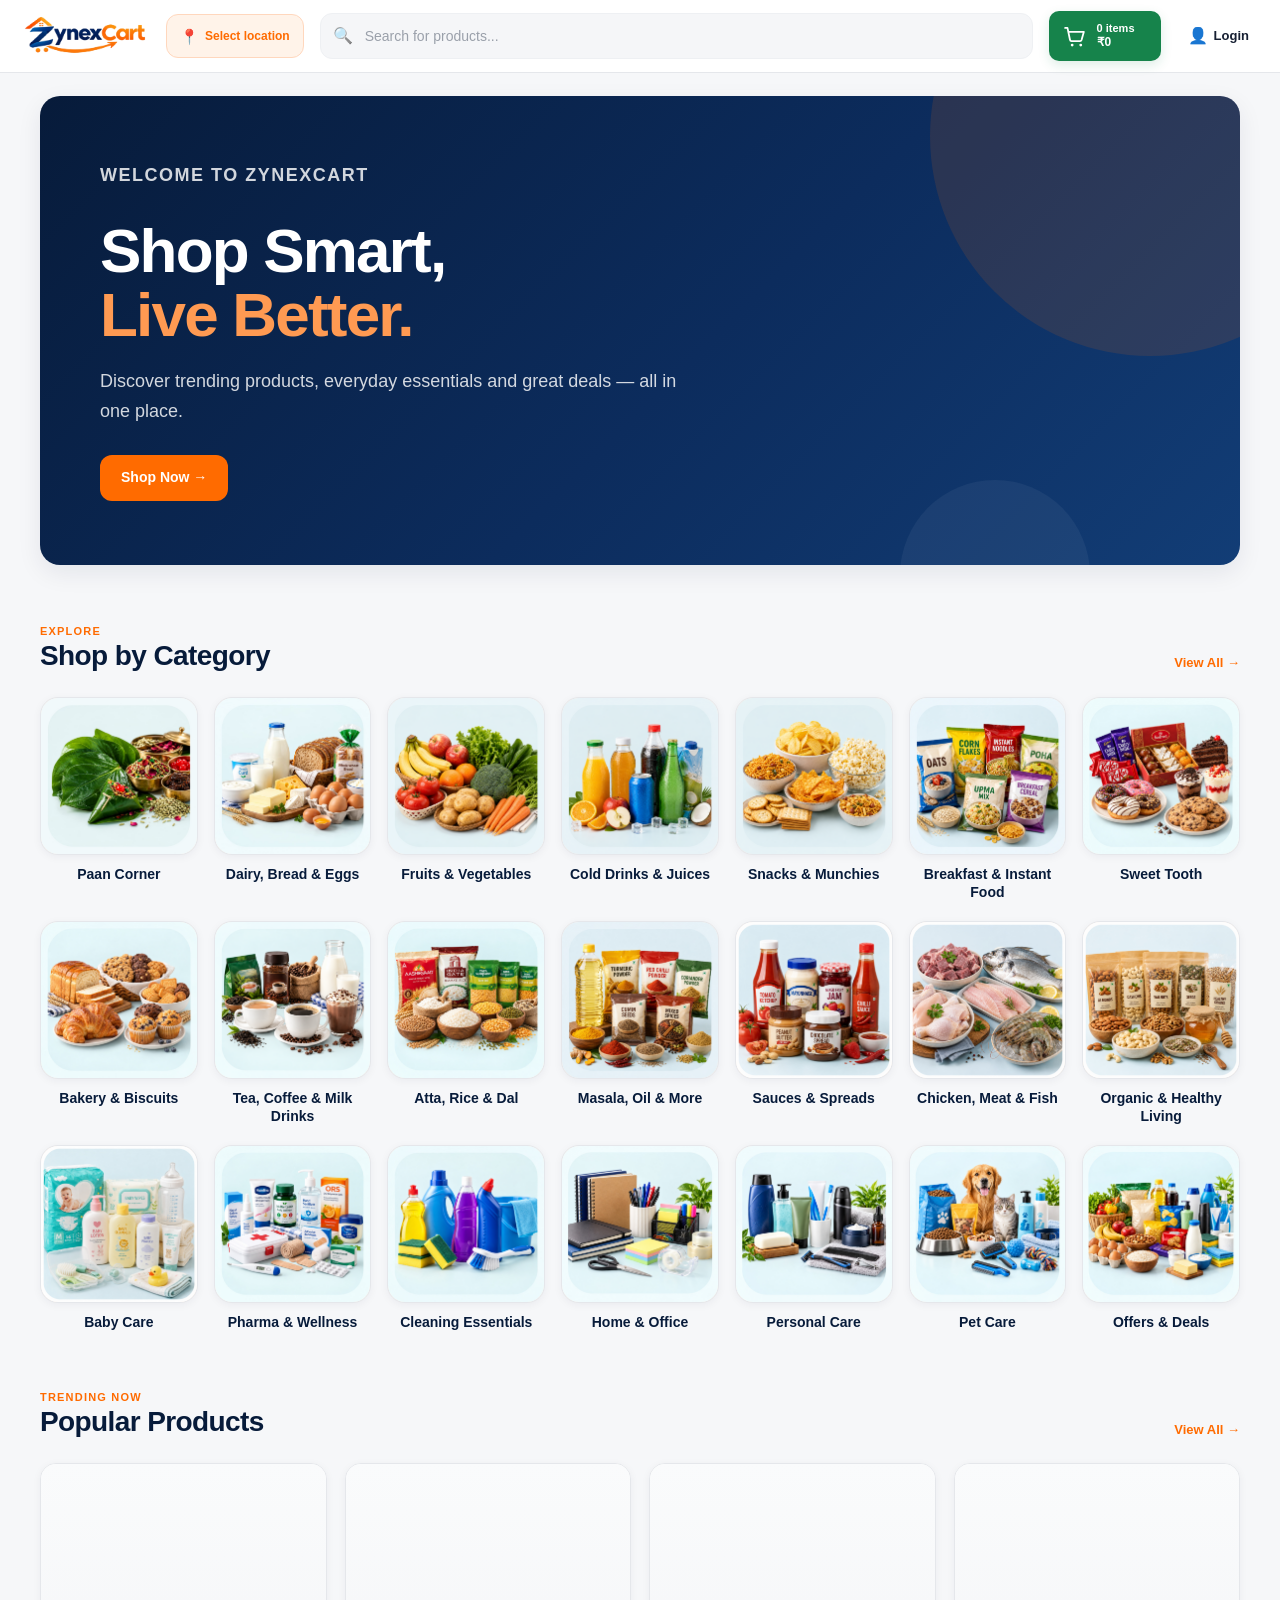
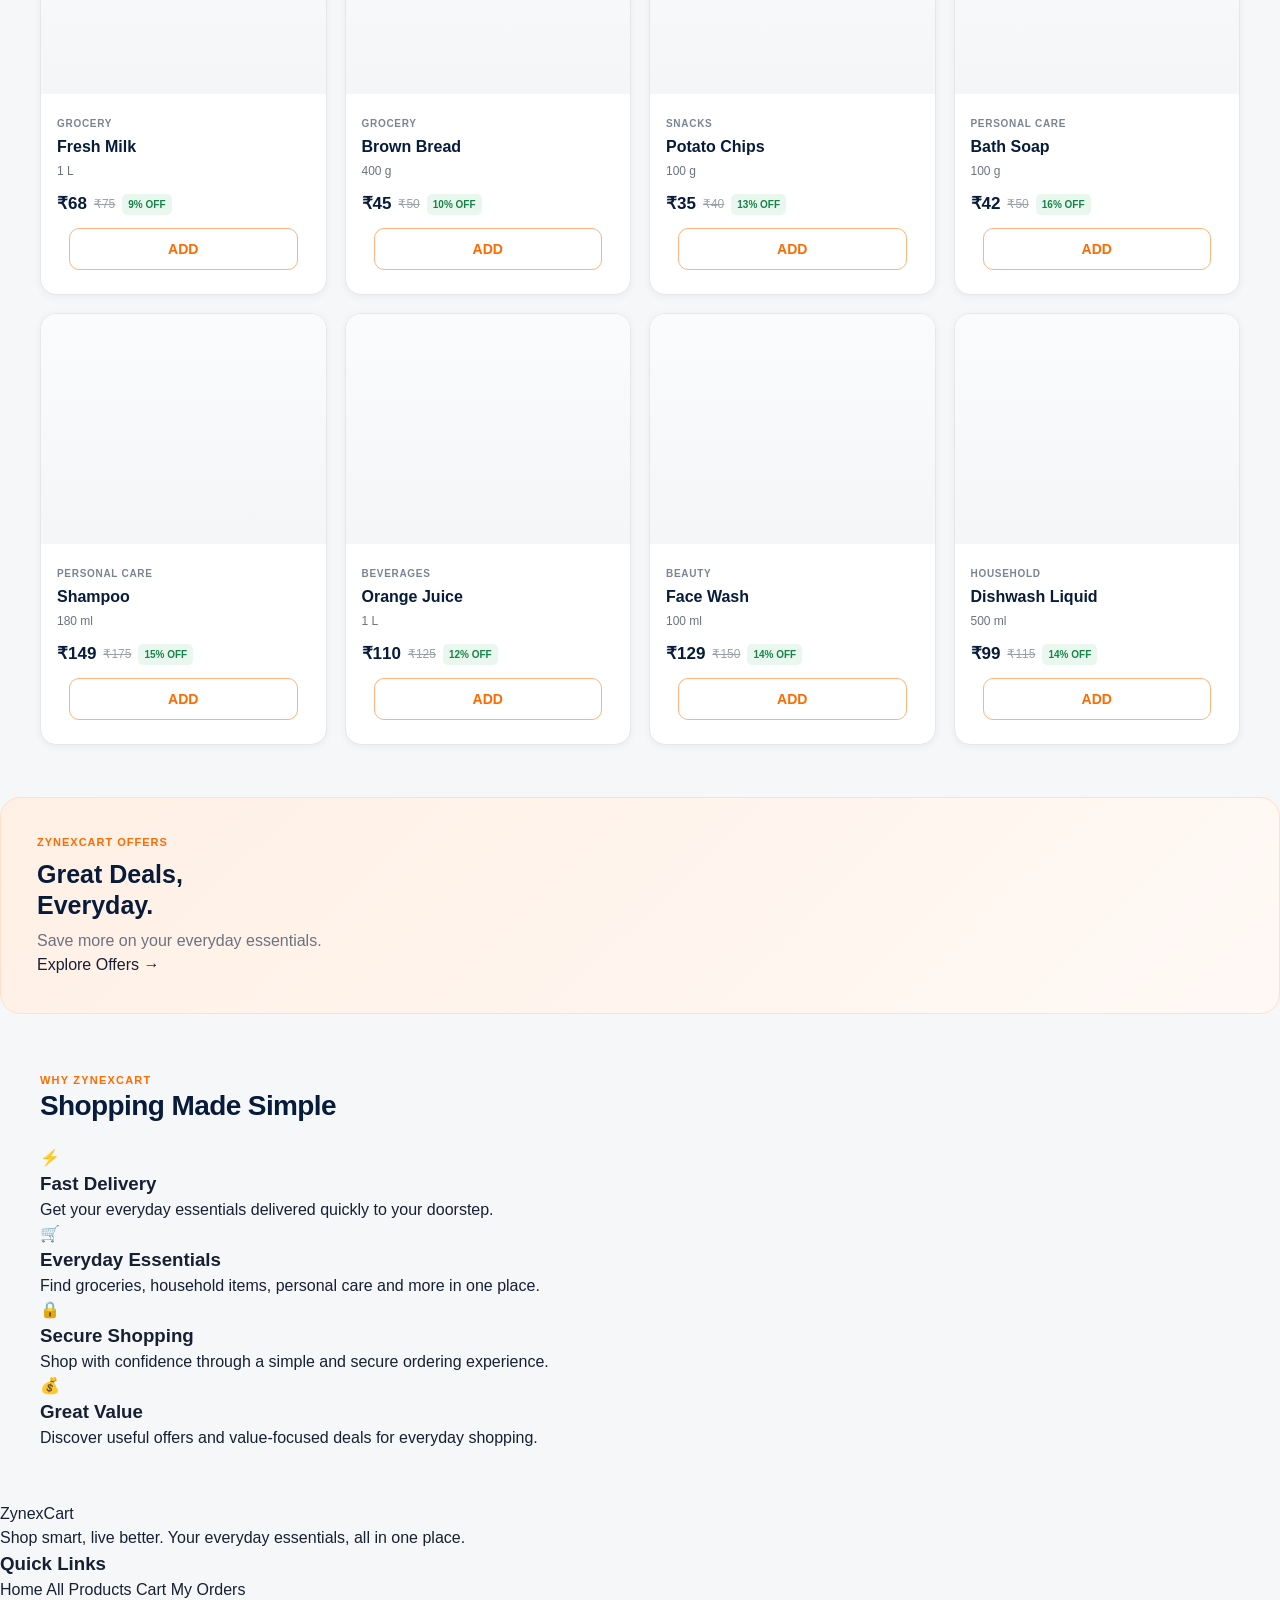
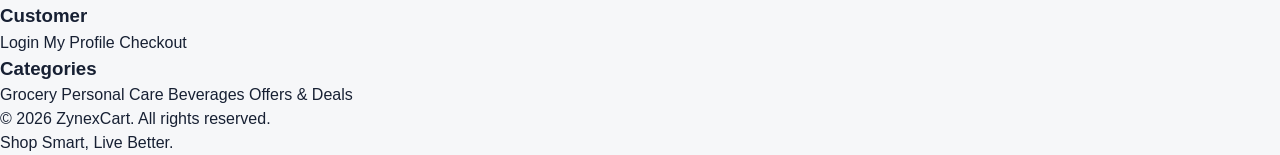
==== index.html @ 9285af91 "Refactor index.html for improved component loading Updated the structure and loading mechanism for c" ====
<!DOCTYPE html>
<html lang="en">

<head>
  <meta charset="UTF-8">

  <meta
    name="viewport"
    content="width=device-width, initial-scale=1.0"
  >

  <meta
    name="description"
    content="ZynexCart - Shop smart, live better. Discover everyday essentials, trending products and great deals."
  >

  <meta
    name="theme-color"
    content="#071b3a"
  >

  <title>ZynexCart — Shop Smart, Live Better</title>


  <!-- =====================================================
       ZYNEXCART — EXISTING CSS
       DO NOT CHANGE DESIGN
  ====================================================== -->

  <link
    rel="stylesheet"
    href="css/base.css"
  >

  <link
    rel="stylesheet"
    href="css/header.css"
  >

  <link
    rel="stylesheet"
    href="css/categories.css"
  >

  <link
    rel="stylesheet"
    href="css/home.css"
  >

  <link
    rel="stylesheet"
    href="css/products.css"
  >

  <link
    rel="stylesheet"
    href="css/responsive.css"
  >

</head>


<body>


  <!-- =====================================================
       ZYNEXCART — PAGE COMPONENTS
       EXISTING STRUCTURE PRESERVED
  ====================================================== -->

  <div id="header-component"></div>

  <div id="hero-component"></div>

  <div id="categories-component"></div>

  <div id="popular-products-component"></div>

  <div id="promo-banner-component"></div>

  <div id="benefits-component"></div>

  <div id="footer-component"></div>



  <!-- =====================================================
       ZYNEXCART — COMPONENT LOADER
  ====================================================== -->

  <script>

    (function () {

      "use strict";


      async function loadComponent(
        elementId,
        filePath
      ) {

        const element =
          document.getElementById(elementId);

        if (!element) {
          console.warn(
            `ZynexCart: Element #${elementId} not found.`
          );

          return;
        }


        try {

          const response =
            await fetch(filePath);


          if (!response.ok) {

            throw new Error(
              `Unable to load ${filePath}`
            );

          }


          element.innerHTML =
            await response.text();


        } catch (error) {

          console.error(
            "ZynexCart component error:",
            error
          );

        }

      }



      async function loadComponents() {

        /*
         * Components are loaded first.
         * This keeps the existing page structure unchanged.
         */

        await loadComponent(
          "header-component",
          "components/header.html"
        );


        await loadComponent(
          "hero-component",
          "components/hero.html"
        );


        await loadComponent(
          "categories-component",
          "components/categories.html"
        );


        await loadComponent(
          "popular-products-component",
          "components/popular-products.html"
        );


        await loadComponent(
          "promo-banner-component",
          "components/promo-banner.html"
        );


        await loadComponent(
          "benefits-component",
          "components/benefits.html"
        );


        await loadComponent(
          "footer-component",
          "components/footer.html"
        );



        /*
         * After all HTML components are available,
         * load JavaScript modules in dependency order.
         */

        const scripts = [

          /* =========================
             CORE
          ========================== */

          "js/core/storage.js",
          "js/core/utils.js",
          "js/core/events.js",


          /* =========================
             CART
          ========================== */

          "js/cart/cart.js",
          "js/cart/cart-actions.js",
          "js/cart/cart-ui.js",


          /* =========================
             SEARCH
          ========================== */

          "js/search/search.js",


          /* =========================
             LOCATION
          ========================== */

          "js/location/location.js",
          "js/location/location-ui.js",
          "js/location/location-search.js",
          "js/location/location-map.js",
          "js/location/location-address.js",
          "js/location/saved-addresses.js",


          /* =========================
             MAIN APPLICATION
          ========================== */

          "js/app.js",


          /* =========================
             PRODUCT DATA / EXISTING
          ========================== */

          "js/products.js"

        ];



        /*
         * Load every JavaScript file sequentially.
         *
         * This is important because the modules
         * depend on globals created by previous files.
         */

        for (const scriptPath of scripts) {

          try {

            await loadScript(scriptPath);

          } catch (error) {

            console.error(
              `ZynexCart: Failed to load ${scriptPath}`,
              error
            );

            return;

          }

        }


        console.log(
          "ZynexCart: All modules loaded successfully."
        );

      }



      function loadScript(src) {

        return new Promise(
          function (resolve, reject) {

            const script =
              document.createElement("script");


            script.src = src;

            script.async = false;


            script.onload = function () {

              resolve();

            };


            script.onerror = function () {

              reject(
                new Error(
                  `Unable to load script: ${src}`
                )
              );

            };


            document.body.appendChild(script);

          }
        );

      }



      /*
       * Start component loading.
       */

      loadComponents();

    })();

  </script>


</body>

</html>
---- css/base.css ----
/* =====================================================
   ZYNEXCART — BASE / FOUNDATION
   ===================================================== */

:root {
  --primary: #ff6b00;
  --primary-dark: #e85f00;
  --primary-light: #fff3e9;

  --navy: #071b3a;
  --navy-light: #102b55;

  --text: #172033;
  --muted: #6b7280;
  --muted-light: #9aa0aa;

  --white: #ffffff;

  --bg: #f6f7f9;
  --surface: #ffffff;

  --border: #e5e7eb;
  --border-light: #eef0f3;

  --success: #16834b;
  --success-dark: #137443;
  --success-light: #eaf7ef;

  --danger: #d33a2c;

  --shadow-sm: 0 2px 8px rgba(7, 27, 58, 0.05);
  --shadow: 0 8px 24px rgba(7, 27, 58, 0.08);
  --shadow-lg: 0 16px 40px rgba(7, 27, 58, 0.12);

  --radius-sm: 8px;
  --radius: 12px;
  --radius-lg: 16px;
  --radius-xl: 20px;
}


/* =====================================================
   RESET
   ===================================================== */

* {
  margin: 0;
  padding: 0;
  box-sizing: border-box;
}

html {
  scroll-behavior: smooth;
}

body {
  min-height: 100vh;
  margin: 0;

  /* Fixed header ke liye top spacing */
  padding-top: 72px;

  font-family:
    Inter,
    -apple-system,
    BlinkMacSystemFont,
    "Segoe UI",
    Roboto,
    Arial,
    sans-serif;

  background: var(--bg);
  color: var(--text);

  line-height: 1.5;

  -webkit-font-smoothing: antialiased;
  text-rendering: optimizeLegibility;

  overflow-x: hidden;
}

img {
  max-width: 100%;
  display: block;
}

a {
  color: inherit;
  text-decoration: none;
}

button,
input {
  font: inherit;
}

button {
  -webkit-tap-highlight-color: transparent;
}

input::placeholder {
  color: var(--muted-light);
}


/* =====================================================
   GLOBAL CONTAINER
   ===================================================== */

.container {
  width: min(1200px, calc(100% - 32px));
  margin-inline: auto;
}


/* =====================================================
   MAIN
   ===================================================== */

main {
  width: 100%;
}


/* =====================================================
   COMMON BUTTONS
   ===================================================== */

.primary-btn,
.btn-primary {
  min-height: 46px;

  display: inline-flex;
  align-items: center;
  justify-content: center;

  padding: 0 21px;

  border: 0;
  border-radius: var(--radius);

  background: var(--primary);
  color: var(--white);

  font-size: 14px;
  font-weight: 800;

  cursor: pointer;

  transition:
    transform 0.2s ease,
    background 0.2s ease,
    box-shadow 0.2s ease;
}

.primary-btn:hover,
.btn-primary:hover {
  background: var(--primary-dark);

  transform: translateY(-2px);

  box-shadow:
    0 7px 18px rgba(255, 107, 0, 0.24);
}

.primary-btn:active,
.btn-primary:active {
  transform: translateY(0);
}
---- css/header.css ----
/* =====================================================
   ZYNEXCART — HEADER
   Professional Responsive Header + Location System
   ===================================================== */

.site-header {
  position: fixed;
  top: 0;
  left: 0;
  right: 0;

  z-index: 1000;

  width: 100%;

  background: rgba(255, 255, 255, 0.98);

  border-bottom: 1px solid var(--border);

  backdrop-filter: blur(14px);
  -webkit-backdrop-filter: blur(14px);
}

.header-container {
  width: min(1400px, calc(100% - 40px));
  min-height: 72px;

  margin-inline: auto;

  display: grid;

  grid-template-columns:
    auto
    auto
    minmax(280px, 1fr)
    auto
    auto;

  grid-template-areas:
    "brand location search cart account";

  align-items: center;
  gap: 16px;
}


/* =====================================================
   BRAND / LOGO
   ===================================================== */

.brand {
  grid-area: brand;

  display: flex;
  align-items: center;

  min-width: 120px;

  transition: opacity 0.2s ease;
}

.brand:hover {
  opacity: 0.9;
}

.brand img,
.logo {
  width: 130px;
  height: auto;

  display: block;

  object-fit: contain;
}


/* =====================================================
   LOCATION BUTTON
   ===================================================== */

.location-btn {
  grid-area: location;

  min-height: 44px;

  display: inline-flex;
  align-items: center;
  justify-content: center;

  gap: 6px;

  max-width: 190px;

  padding: 0 13px;

  border: 1px solid #ffd7bd;
  border-radius: var(--radius);

  background: var(--primary-light);
  color: var(--primary);

  font-size: 12px;
  font-weight: 800;

  white-space: nowrap;

  cursor: pointer;

  transition:
    background 0.2s ease,
    border-color 0.2s ease,
    transform 0.2s ease,
    box-shadow 0.2s ease;
}

.location-btn:hover {
  background: #ffeadb;
  border-color: #ffc49d;

  transform: translateY(-1px);

  box-shadow:
    0 5px 14px rgba(255, 107, 0, 0.08);
}

.location-btn:active {
  transform: translateY(0);
}

.location-icon {
  flex-shrink: 0;

  font-size: 15px;
  line-height: 1;
}

.location-text {
  min-width: 0;

  overflow: hidden;
  text-overflow: ellipsis;
  white-space: nowrap;
}


/* =====================================================
   SEARCH
   ===================================================== */

.search-box {
  grid-area: search;

  width: 100%;
  height: 46px;

  display: flex;
  align-items: center;

  background: #f5f6f8;

  border: 1px solid #eef0f3;
  border-radius: 12px;

  overflow: hidden;

  transition:
    background 0.2s ease,
    border-color 0.2s ease,
    box-shadow 0.2s ease;
}

.search-box:hover {
  background: #f1f2f5;
}

.search-box:focus-within {
  background: var(--white);

  border-color: var(--primary);

  box-shadow:
    0 0 0 3px rgba(255, 107, 0, 0.10);
}

.search-icon {
  width: 44px;

  display: flex;
  align-items: center;
  justify-content: center;

  flex-shrink: 0;

  font-size: 16px;

  opacity: 0.7;
}

.search-box input {
  flex: 1;

  width: 100%;
  height: 100%;

  padding: 0 14px 0 0;

  border: 0;
  outline: 0;

  background: transparent;

  color: var(--text);

  font-size: 14px;
}

.search-box button {
  width: 46px;
  height: 100%;

  display: flex;
  align-items: center;
  justify-content: center;

  border: 0;

  background: transparent;

  cursor: pointer;
}


/* =====================================================
   CART
   ===================================================== */

.cart-link {
  grid-area: cart;

  min-width: 110px;
  min-height: 50px;

  display: inline-flex;
  align-items: center;
  justify-content: center;

  gap: 8px;

  padding: 5px 12px;

  border-radius: 10px;

  background: var(--success);
  color: var(--white);

  box-shadow:
    0 4px 12px rgba(22, 131, 75, 0.14);

  transition:
    background 0.2s ease,
    transform 0.2s ease,
    box-shadow 0.2s ease;
}

.cart-link:hover {
  background: var(--success-dark);
  color: var(--white);

  transform: translateY(-1px);

  box-shadow:
    0 7px 16px rgba(22, 131, 75, 0.20);
}

.cart-icon {
  width: 28px;
  height: 28px;

  display: flex;
  align-items: center;
  justify-content: center;

  flex: 0 0 28px;
}

.cart-icon svg {
  width: 25px;
  height: 25px;

  display: block;
}

.cart-info {
  min-width: 52px;

  display: flex;
  flex-direction: column;
  align-items: flex-start;
  justify-content: center;

  line-height: 1.15;
}

#cartItemsText {
  font-size: 11px;
  font-weight: 700;

  white-space: nowrap;
}

#cartTotal {
  margin-top: 2px;

  font-size: 12px;
  font-weight: 900;

  white-space: nowrap;
}


/* =====================================================
   LOGIN / ACCOUNT
   ===================================================== */

.account-link {
  grid-area: account;

  min-height: 44px;

  display: inline-flex;
  align-items: center;
  justify-content: center;

  gap: 6px;

  padding: 0 11px;

  border-radius: 10px;

  color: var(--text);

  font-size: 13px;
  font-weight: 800;

  white-space: nowrap;

  transition:
    background 0.2s ease,
    color 0.2s ease;
}

.account-link:hover {
  background: #f3f4f6;
  color: var(--primary);
}

.account-icon {
  font-size: 16px;
  line-height: 1;
}


/* =====================================================
   OLD HEADER SUPPORT
   ===================================================== */

.account-btn {
  min-height: 42px;

  display: inline-flex;
  align-items: center;
  justify-content: center;

  gap: 5px;

  padding: 0 11px;

  border-radius: var(--radius);

  color: var(--text);

  font-size: 13px;
  font-weight: 700;
}

.cart-btn {
  min-width: 108px;
  min-height: 50px;

  display: grid;

  grid-template-columns: 30px 1fr;
  grid-template-rows: 1fr 1fr;

  align-items: center;

  column-gap: 5px;

  padding: 5px 12px;

  border-radius: 10px;

  background: var(--success);
  color: var(--white);
}

.cart-count {
  grid-column: 2;
  grid-row: 1;

  font-size: 12px;
  font-weight: 800;
}

.cart-amount {
  grid-column: 2;
  grid-row: 2;

  font-size: 12px;
  font-weight: 900;
}


/* =====================================================
   LOCATION MODAL
   ===================================================== */

.location-modal {
  position: fixed;
  inset: 0;

  z-index: 5000;

  display: none;

  align-items: center;
  justify-content: center;

  padding: 20px;
}

.location-modal.is-open {
  display: flex;
}


/* =====================================================
   LOCATION BACKDROP
   ===================================================== */

.location-modal-backdrop {
  position: absolute;
  inset: 0;

  background: rgba(7, 27, 58, 0.50);

  backdrop-filter: blur(6px);
  -webkit-backdrop-filter: blur(6px);

  animation: locationBackdropIn 0.2s ease;
}


/* =====================================================
   LOCATION PANEL
   ===================================================== */

.location-modal-panel {
  position: relative;

  z-index: 1;

  width: min(520px, 100%);

  max-height: min(760px, calc(100vh - 40px));

  display: flex;
  flex-direction: column;

  overflow: hidden;

  background: var(--white);

  border: 1px solid var(--border);

  border-radius: 20px;

  box-shadow:
    0 24px 70px rgba(7, 27, 58, 0.22);

  animation: locationPanelIn 0.24s ease;
}


/* =====================================================
   LOCATION MODAL HEADER
   ===================================================== */

.location-modal-header {
  min-height: 64px;

  display: flex;
  align-items: center;
  justify-content: space-between;

  padding: 0 18px;

  border-bottom: 1px solid var(--border);

  background: var(--white);

  flex-shrink: 0;
}

.location-modal-title-wrap {
  min-width: 0;

  display: flex;
  align-items: center;

  gap: 10px;
}

.location-modal-header h2 {
  margin: 0;

  color: var(--navy);

  font-size: 18px;
  font-weight: 900;

  line-height: 1.2;
}

.location-back-btn,
.location-close-btn {
  width: 38px;
  height: 38px;

  display: inline-flex;
  align-items: center;
  justify-content: center;

  flex-shrink: 0;

  border: 0;
  border-radius: 10px;

  background: #f5f6f8;

  color: var(--text);

  font-size: 21px;
  font-weight: 700;

  cursor: pointer;

  transition:
    background 0.2s ease,
    color 0.2s ease,
    transform 0.15s ease;
}

.location-back-btn:hover,
.location-close-btn:hover {
  background: #eef0f3;
  color: var(--primary);
}

.location-back-btn:active,
.location-close-btn:active {
  transform: scale(0.94);
}

.location-close-btn {
  font-size: 26px;
  line-height: 1;
}


/* =====================================================
   LOCATION SCREENS
   ===================================================== */

.location-screen {
  position: relative;

  width: 100%;

  overflow-y: auto;

  padding: 20px;

  scrollbar-width: thin;
}

.location-screen[hidden] {
  display: none !important;
}


/* =====================================================
   LOCATION SEARCH
   ===================================================== */

.location-search-box {
  width: 100%;
  height: 48px;

  display: flex;
  align-items: center;

  margin-bottom: 14px;

  background: #f5f6f8;

  border: 1px solid #e8ebef;

  border-radius: 12px;

  overflow: hidden;

  transition:
    background 0.2s ease,
    border-color 0.2s ease,
    box-shadow 0.2s ease;
}

.location-search-box:focus-within {
  background: var(--white);

  border-color: var(--primary);

  box-shadow:
    0 0 0 3px rgba(255, 107, 0, 0.10);
}

.location-search-icon {
  width: 46px;

  display: flex;
  align-items: center;
  justify-content: center;

  flex-shrink: 0;

  font-size: 16px;

  opacity: 0.7;
}

.location-search-box input {
  flex: 1;

  width: 100%;
  height: 100%;

  padding: 0 14px 0 0;

  border: 0;
  outline: 0;

  background: transparent;

  color: var(--text);

  font-size: 14px;
}


/* =====================================================
   LOCATION ACTION BUTTONS
   ===================================================== */

.location-action-btn {
  width: 100%;

  min-height: 68px;

  display: flex;
  align-items: center;

  gap: 13px;

  padding: 12px 14px;

  margin-bottom: 10px;

  border: 1px solid var(--border);

  border-radius: 14px;

  background: var(--white);

  color: var(--text);

  text-align: left;

  cursor: pointer;

  transition:
    background 0.2s ease,
    border-color 0.2s ease,
    transform 0.2s ease,
    box-shadow 0.2s ease;
}

.location-action-btn:hover {
  background: #fffaf6;

  border-color: #ffd7bd;

  transform: translateY(-1px);

  box-shadow:
    0 5px 16px rgba(7, 27, 58, 0.06);
}

.location-action-btn:active {
  transform: translateY(0);
}

.current-location-action {
  border-color: #ffd7bd;

  background: #fffaf6;
}

.location-action-icon {
  width: 40px;
  height: 40px;

  display: flex;
  align-items: center;
  justify-content: center;

  flex-shrink: 0;

  border-radius: 10px;

  background: var(--primary-light);

  font-size: 18px;
}

.location-action-content {
  min-width: 0;

  flex: 1;

  display: flex;
  flex-direction: column;

  gap: 3px;
}

.location-action-content strong {
  color: var(--navy);

  font-size: 14px;
  font-weight: 850;
}

.location-action-content small {
  color: var(--muted);

  font-size: 11px;
  font-weight: 500;

  line-height: 1.35;
}

.location-action-arrow {
  flex-shrink: 0;

  color: #9ca3af;

  font-size: 25px;
  line-height: 1;
}


/* =====================================================
   SAVED ADDRESSES
   ===================================================== */

.saved-addresses-section {
  margin-top: 24px;
}

.location-section-title {
  margin-bottom: 10px;

  color: var(--navy);

  font-size: 13px;
  font-weight: 900;
}

.saved-addresses-list {
  display: flex;
  flex-direction: column;

  gap: 8px;
}


/* =====================================================
   MAP SCREEN
   ===================================================== */

.location-map-screen {
  padding: 0 20px 20px;
}

.location-map-container {
  position: relative;

  width: 100%;
  height: 330px;

  overflow: hidden;

  border-radius: 16px;

  background: #edf3f7;

  border: 1px solid var(--border);

  box-shadow:
    0 5px 18px rgba(7, 27, 58, 0.06);
}

/* Leaflet map must fill the container */
.location-map-container .leaflet-container {
  width: 100%;
  height: 100%;

  border-radius: inherit;

  font-family: inherit;

  z-index: 1;
}


/* =====================================================
   MAP PLACEHOLDER
   ===================================================== */

.location-map-placeholder {
  position: absolute;
  inset: 0;

  z-index: 2;

  display: flex;
  flex-direction: column;
  align-items: center;
  justify-content: center;

  padding: 30px;

  text-align: center;

  color: var(--navy);

  background:
    linear-gradient(
      135deg,
      #edf3f7 0%,
      #f7fafb 50%,
      #eaf0f4 100%
    );
}

.location-map-container.map-ready .location-map-placeholder {
  display: none;
}

.map-placeholder-icon {
  margin-bottom: 10px;

  font-size: 42px;
}

.location-map-placeholder strong {
  font-size: 15px;
  font-weight: 900;
}

.location-map-placeholder small {
  max-width: 270px;

  margin-top: 6px;

  color: var(--muted);

  font-size: 11px;
  line-height: 1.45;
}


/* =====================================================
   LEAFLET MAP POLISH
   ===================================================== */

.location-map-container .leaflet-control-zoom {
  margin-top: 12px;
  margin-left: 12px;
}

.location-map-container .leaflet-control-zoom a {
  width: 34px;
  height: 34px;

  display: flex;
  align-items: center;
  justify-content: center;

  background: var(--white);

  color: var(--navy);

  border: 0;

  font-size: 18px;

  box-shadow:
    0 4px 12px rgba(7, 27, 58, 0.12);
}

.location-map-container .leaflet-control-zoom a:hover {
  background: #f8fafc;
  color: var(--primary);
}

.location-map-container .leaflet-control-attribution {
  font-size: 8px;

  background: rgba(255, 255, 255, 0.88);
}


/* =====================================================
   MAP CENTER PIN
   ===================================================== */

.map-center-pin {
  position: absolute;

  top: 50%;
  left: 50%;

  transform:
    translate(-50%, -100%);

  z-index: 3;

  font-size: 38px;

  filter:
    drop-shadow(
      0 4px 5px rgba(0, 0, 0, 0.20)
    );

  pointer-events: none;
}


/* =====================================================
   MAP CURRENT LOCATION BUTTON
   ===================================================== */

.map-current-location-btn {
  position: absolute;

  right: 14px;
  bottom: 14px;

  z-index: 1000;

  width: 44px;
  height: 44px;

  display: flex;
  align-items: center;
  justify-content: center;

  border: 1px solid var(--border);

  border-radius: 50%;

  background: var(--white);

  color: var(--navy);

  box-shadow:
    0 5px 16px rgba(7, 27, 58, 0.14);

  font-size: 18px;

  cursor: pointer;

  transition:
    transform 0.2s ease,
    box-shadow 0.2s ease,
    color 0.2s ease;
}

.map-current-location-btn:hover {
  color: var(--primary);

  transform: scale(1.05);

  box-shadow:
    0 7px 20px rgba(7, 27, 58, 0.18);
}

.map-current-location-btn:active {
  transform: scale(0.96);
}


/* =====================================================
   DETECTED LOCATION CARD
   ===================================================== */

.detected-location-card {
  display: flex;
  align-items: flex-start;

  gap: 12px;

  margin-top: 14px;
  margin-bottom: 14px;

  padding: 14px;

  border: 1px solid var(--border);

  border-radius: 14px;

  background: #fafbfc;
}

.detected-location-icon {
  width: 38px;
  height: 38px;

  display: flex;
  align-items: center;
  justify-content: center;

  flex-shrink: 0;

  border-radius: 10px;

  background: var(--primary-light);

  font-size: 17px;
}

.detected-location-content {
  min-width: 0;
}

.detected-location-content strong {
  display: block;

  color: var(--navy);

  font-size: 13px;
  font-weight: 900;
}

.detected-location-content p {
  margin: 4px 0 0;

  color: var(--muted);

  font-size: 11px;

  line-height: 1.45;
}


/* =====================================================
   PRIMARY LOCATION BUTTON
   ===================================================== */

.location-primary-btn {
  width: 100%;

  min-height: 48px;

  display: flex;
  align-items: center;
  justify-content: center;

  border: 0;

  border-radius: 12px;

  background: var(--primary);

  color: var(--white);

  font-size: 14px;
  font-weight: 900;

  cursor: pointer;

  box-shadow:
    0 6px 16px rgba(255, 107, 0, 0.18);

  transition:
    background 0.2s ease,
    transform 0.2s ease,
    box-shadow 0.2s ease;
}

.location-primary-btn:hover {
  background: var(--primary-dark);

  transform: translateY(-1px);

  box-shadow:
    0 8px 20px rgba(255, 107, 0, 0.24);
}

.location-primary-btn:active {
  transform: translateY(0);
}

.location-primary-btn:disabled {
  opacity: 0.55;

  cursor: not-allowed;

  transform: none;

  box-shadow: none;
}


/* =====================================================
   CONFIRMED LOCATION
   ===================================================== */

.confirmed-location-box {
  display: flex;
  align-items: flex-start;

  gap: 12px;

  margin-bottom: 20px;

  padding: 14px;

  border: 1px solid #ccebdc;

  border-radius: 14px;

  background: #f3fbf7;
}

.confirmed-location-icon {
  width: 38px;
  height: 38px;

  display: flex;
  align-items: center;
  justify-content: center;

  flex-shrink: 0;

  border-radius: 10px;

  background: #dcf5e8;

  font-size: 17px;
}

.confirmed-location-box strong {
  display: block;

  color: var(--success);

  font-size: 13px;
  font-weight: 900;
}

.confirmed-location-box p {
  margin: 4px 0 0;

  color: var(--text);

  font-size: 11px;

  line-height: 1.45;
}


/* =====================================================
   ADDRESS FORM
   ===================================================== */

.delivery-address-form {
  display: flex;
  flex-direction: column;

  gap: 14px;
}

.address-field {
  display: flex;
  flex-direction: column;

  gap: 6px;
}

.address-field label,
.address-type-field legend {
  color: var(--navy);

  font-size: 12px;
  font-weight: 850;
}

.address-field label span {
  color: var(--muted);

  font-weight: 500;
}

.address-field input,
.address-field textarea {
  width: 100%;

  box-sizing: border-box;

  padding: 12px 13px;

  border: 1px solid #e2e5e9;

  border-radius: 10px;

  outline: 0;

  background: var(--white);

  color: var(--text);

  font-family: inherit;

  font-size: 13px;

  transition:
    border-color 0.2s ease,
    box-shadow 0.2s ease,
    background 0.2s ease;
}

.address-field input {
  min-height: 44px;
}

.address-field textarea {
  min-height: 82px;

  resize: vertical;
}

.address-field input:hover,
.address-field textarea:hover {
  border-color: #cfd5dc;
}

.address-field input:focus,
.address-field textarea:focus {
  border-color: var(--primary);

  background: var(--white);

  box-shadow:
    0 0 0 3px rgba(255, 107, 0, 0.10);
}

.address-field input::placeholder,
.address-field textarea::placeholder {
  color: #a0a6ae;
}


/* =====================================================
   ADDRESS TYPE
   ===================================================== */

.address-type-field {
  margin: 0;
  padding: 0;

  border: 0;
}

.address-type-field legend {
  margin-bottom: 8px;
}

.address-type-options {
  display: grid;

  grid-template-columns:
    repeat(3, minmax(0, 1fr));

  gap: 8px;
}

.address-type-option {
  position: relative;

  cursor: pointer;
}

.address-type-option input {
  position: absolute;

  opacity: 0;

  pointer-events: none;
}

.address-type-option span {
  min-height: 42px;

  display: flex;
  align-items: center;
  justify-content: center;

  padding: 0 8px;

  border: 1px solid var(--border);

  border-radius: 10px;

  background: var(--white);

  color: var(--text);

  font-size: 11px;
  font-weight: 800;

  transition:
    background 0.2s ease,
    border-color 0.2s ease,
    color 0.2s ease,
    box-shadow 0.2s ease;
}

.address-type-option:hover span {
  border-color: #ffc49d;
}

.address-type-option input:checked + span {
  border-color: #ffc49d;

  background: var(--primary-light);

  color: var(--primary);

  box-shadow:
    0 3px 10px rgba(255, 107, 0, 0.08);
}


/* =====================================================
   SEARCH RESULTS
   ===================================================== */

.location-search-results {
  position: absolute;

  top: 84px;
  left: 20px;
  right: 20px;

  z-index: 20;

  max-height: 300px;

  overflow-y: auto;

  border: 1px solid var(--border);

  border-radius: 12px;

  background: var(--white);

  box-shadow:
    0 14px 35px rgba(7, 27, 58, 0.14);
}

.location-search-results[hidden] {
  display: none !important;
}


/* =====================================================
   LOCATION ERROR / STATUS
   ===================================================== */

.location-error,
.location-status {
  margin-top: 10px;

  padding: 10px 12px;

  border-radius: 10px;

  font-size: 11px;

  line-height: 1.45;
}

.location-error {
  border: 1px solid #f3caca;

  background: #fff6f6;

  color: #a12b2b;
}

.location-status {
  border: 1px solid #d8e7f7;

  background: #f5faff;

  color: #315b7d;
}


/* =====================================================
   SAVED ADDRESS CARD SUPPORT
   ===================================================== */

.saved-address-card {
  width: 100%;

  display: flex;
  align-items: flex-start;

  gap: 10px;

  padding: 12px;

  border: 1px solid var(--border);

  border-radius: 12px;

  background: var(--white);

  text-align: left;

  cursor: pointer;

  transition:
    border-color 0.2s ease,
    background 0.2s ease,
    transform 0.2s ease,
    box-shadow 0.2s ease;
}

.saved-address-card:hover {
  background: #fffaf6;

  border-color: #ffd7bd;

  transform: translateY(-1px);

  box-shadow:
    0 5px 14px rgba(7, 27, 58, 0.06);
}

.saved-address-icon {
  flex-shrink: 0;

  width: 34px;
  height: 34px;

  display: flex;
  align-items: center;
  justify-content: center;

  border-radius: 9px;

  background: #f5f6f8;

  font-size: 15px;
}

.saved-address-content {
  min-width: 0;
  flex: 1;
}

.saved-address-content strong {
  display: block;

  color: var(--navy);

  font-size: 12px;
  font-weight: 900;
}

.saved-address-content p {
  margin: 3px 0 0;

  color: var(--muted);

  font-size: 11px;

  line-height: 1.4;
}


/* =====================================================
   ANIMATIONS
   ===================================================== */

@keyframes locationBackdropIn {
  from {
    opacity: 0;
  }

  to {
    opacity: 1;
  }
}

@keyframes locationPanelIn {
  from {
    opacity: 0;
    transform: translateY(12px) scale(0.98);
  }

  to {
    opacity: 1;
    transform: translateY(0) scale(1);
  }
}


/* =====================================================
   ACCESSIBILITY
   ===================================================== */

.location-btn:focus-visible,
.location-action-btn:focus-visible,
.location-primary-btn:focus-visible,
.location-back-btn:focus-visible,
.location-close-btn:focus-visible,
.map-current-location-btn:focus-visible,
.saved-address-card:focus-visible,
.address-type-option span:focus-visible {
  outline: 3px solid rgba(255, 107, 0, 0.22);

  outline-offset: 2px;
}


/* =====================================================
   MOBILE LOCATION MODAL
   ===================================================== */

@media screen and (max-width: 768px) {

  .location-modal {
    padding: 0;
  }

  .location-modal-panel {
    width: 100%;
    max-width: none;

    height: 100%;
    max-height: 100%;

    border: 0;

    border-radius: 0;

    box-shadow: none;
  }

  .location-modal-header {
    min-height: 60px;

    padding:
      env(safe-area-inset-top)
      14px
      0
      14px;

    box-sizing: border-box;
  }

  .location-modal-header h2 {
    font-size: 17px;
  }

  .location-back-btn,
  .location-close-btn {
    width: 38px;
    height: 38px;
  }

  .location-screen {
    padding: 16px;
  }

  .location-map-screen {
    padding: 0 16px 16px;
  }

  .location-map-container {
    height: 48vh;

    min-height: 300px;
    max-height: 460px;

    border-radius: 14px;
  }

  .location-search-results {
    top: 76px;
    left: 16px;
    right: 16px;

    max-height: 260px;
  }

  .location-action-btn {
    min-height: 64px;

    padding: 11px 12px;

    border-radius: 13px;
  }

  .location-action-icon {
    width: 38px;
    height: 38px;
  }

  .location-action-content strong {
    font-size: 13px;
  }

  .location-action-content small {
    font-size: 10px;
  }

  .detected-location-card,
  .confirmed-location-box {
    border-radius: 12px;
  }

  .delivery-address-form {
    gap: 12px;
  }

  .address-field input,
  .address-field textarea {
    font-size: 14px;
  }

  .location-primary-btn {
    min-height: 50px;

    border-radius: 11px;

    font-size: 14px;
  }
}


/* =====================================================
   SMALL PHONES
   ===================================================== */

@media screen and (max-width: 390px) {

  .location-modal-header {
    min-height: 56px;

    padding-left: 12px;
    padding-right: 12px;
  }

  .location-modal-header h2 {
    font-size: 16px;
  }

  .location-screen {
    padding: 14px;
  }

  .location-map-screen {
    padding: 0 14px 14px;
  }

  .location-map-container {
    min-height: 280px;
    height: 44vh;

    border-radius: 12px;
  }

  .location-search-box {
    height: 46px;
  }

  .location-action-btn {
    min-height: 60px;

    gap: 10px;

    padding: 10px;
  }

  .location-action-icon {
    width: 36px;
    height: 36px;

    font-size: 16px;
  }

  .location-action-arrow {
    font-size: 22px;
  }

  .address-type-options {
    gap: 6px;
  }

  .address-type-option span {
    min-height: 40px;

    padding: 0 5px;

    font-size: 10px;
  }

  .map-current-location-btn {
    right: 10px;
    bottom: 10px;

    width: 42px;
    height: 42px;
  }
}


/* =====================================================
   VERY SMALL PHONES
   ===================================================== */

@media screen and (max-width: 360px) {

  .location-modal-header {
    padding-left: 10px;
    padding-right: 10px;
  }

  .location-screen {
    padding: 12px;
  }

  .location-map-screen {
    padding: 0 12px 12px;
  }

  .location-map-container {
    min-height: 260px;
  }

  .location-action-content small {
    font-size: 9.5px;
  }

  .confirmed-location-box,
  .detected-location-card {
    padding: 11px;
  }
}
---- css/categories.css ----
/* =====================================================
   ZYNEXCART — CATEGORIES
   ===================================================== */


/* =====================================================
   CATEGORY NAVIGATION
   ===================================================== */

.category-nav {
  width: 100%;

  background: var(--white);

  border-bottom: 1px solid var(--border);

  position: relative;

  z-index: 900;
}

.category-nav-container {
  width: min(1400px, calc(100% - 40px));

  min-height: 50px;

  margin-inline: auto;

  display: flex;
  align-items: center;

  gap: 30px;

  overflow-x: auto;

  scrollbar-width: none;

  -webkit-overflow-scrolling: touch;
}

.category-nav-container::-webkit-scrollbar {
  display: none;
}

.category-nav-item {
  position: relative;

  flex: 0 0 auto;

  min-height: 50px;

  display: inline-flex;
  align-items: center;
  justify-content: center;

  padding: 0 2px;

  color: #4b5563;

  font-size: 13px;
  font-weight: 700;

  white-space: nowrap;

  transition: color 0.2s ease;
}

.category-nav-item:hover {
  color: var(--primary);
}

.category-nav-item.active {
  color: var(--primary);
}

.category-nav-item.active::after {
  content: "";

  position: absolute;

  left: 0;
  right: 0;
  bottom: 0;

  height: 3px;

  border-radius: 3px 3px 0 0;

  background: var(--primary);
}


/* =====================================================
   CATEGORY GRID
   ===================================================== */

.category-grid {
  width: 100%;

  display: grid;

  grid-template-columns:
    repeat(7, minmax(0, 1fr));

  gap: 20px 16px;
}


/* =====================================================
   CATEGORY CARD
   ===================================================== */

.category-card {
  width: 100%;
  min-width: 0;

  padding: 0;

  display: flex;
  flex-direction: column;
  align-items: center;

  text-align: center;

  background: transparent;

  border: 0;

  border-radius: 0;

  box-shadow: none;

  text-decoration: none;

  transition: transform 0.2s ease;
}

.category-card:hover {
  transform: translateY(-3px);
}


/* =====================================================
   CATEGORY IMAGE BOX
   ===================================================== */

.category-card .category-icon {
  width: 100%;
  aspect-ratio: 1 / 1;

  margin-bottom: 10px;

  display: flex;
  align-items: center;
  justify-content: center;

  flex-shrink: 0;

  overflow: hidden;

  border-radius: 18px;

  background: var(--primary-light);

  border: 1px solid var(--border);

  box-shadow: var(--shadow-sm);

  font-size: 28px;
  line-height: 1;

  transition:
    border-color 0.2s ease,
    box-shadow 0.2s ease,
    transform 0.2s ease;
}

.category-card:hover .category-icon {
  border-color: #ffd0b2;

  box-shadow: var(--shadow);
}

.category-card .category-icon img {
  width: 100%;
  height: 100%;

  display: block;

  object-fit: contain;
}


/* =====================================================
   CATEGORY NAME
   ===================================================== */

.category-card h3 {
  width: 100%;

  margin: 0;

  color: var(--navy);

  font-size: 14px;
  font-weight: 800;

  line-height: 1.3;

  text-align: center;
}


/* =====================================================
   CATEGORY DESCRIPTION
   ===================================================== */

.category-card p {
  display: none;
}
---- css/home.css ----
/* =====================================================
   ZYNEXCART — HOME PAGE
   ===================================================== */


/* =====================================================
   HERO
   ===================================================== */

.hero-section {
  position: relative;

  width: min(1200px, calc(100% - 40px));

  min-height: 340px;

  margin: 24px auto 52px;

  padding: 64px 60px;

  display: flex;
  align-items: center;

  overflow: hidden;

  border-radius: var(--radius-xl);

  background:
    linear-gradient(
      135deg,
      #071b3a 0%,
      #0c2c5d 55%,
      #123d76 100%
    );

  color: var(--white);

  box-shadow: var(--shadow);
}

.hero-section::before {
  content: "";

  position: absolute;

  width: 440px;
  height: 440px;

  right: -130px;
  top: -180px;

  border-radius: 50%;

  background: rgba(255, 107, 0, 0.12);

  pointer-events: none;
}

.hero-section::after {
  content: "";

  position: absolute;

  width: 190px;
  height: 190px;

  right: 150px;
  bottom: -105px;

  border-radius: 50%;

  background: rgba(255, 255, 255, 0.05);

  pointer-events: none;
}

.hero-content {
  position: relative;

  z-index: 2;

  max-width: 700px;
}

.hero-label {
  margin-bottom: 12px;

  color: #ffb27d;

  font-size: 12px;
  font-weight: 900;

  letter-spacing: 1.5px;
}

.hero-section h1 {
  margin-bottom: 18px;

  color: var(--white);

  font-size: clamp(38px, 5vw, 62px);

  line-height: 1.04;

  letter-spacing: -1.8px;
}

.hero-section h1 span {
  color: #ff9a52;
}

.hero-section p {
  max-width: 600px;

  margin-bottom: 28px;

  color: rgba(255, 255, 255, 0.82);

  font-size: 18px;

  line-height: 1.7;
}

.hero-text {
  margin-bottom: 28px;
}


/* =====================================================
   OLD HERO SUPPORT
   ===================================================== */

.hero {
  position: relative;

  padding: 78px 0;

  overflow: hidden;

  background:
    linear-gradient(
      135deg,
      #071b3a 0%,
      #0c2c5d 55%,
      #123d76 100%
    );

  color: var(--white);
}


/* =====================================================
   SECTIONS
   ===================================================== */

.section {
  width: min(1200px, calc(100% - 40px));

  margin-inline: auto;

  margin-bottom: 52px;
}

section {
  margin-bottom: 52px;
}

.section-heading,
.page-heading {
  margin-bottom: 24px;

  display: flex;
  align-items: flex-end;
  justify-content: space-between;

  gap: 20px;
}

.section-heading h2,
.page-heading h1 {
  color: var(--navy);

  letter-spacing: -0.6px;
}

.section-heading h2 {
  font-size: 28px;
  line-height: 1.2;
}

.section-heading p,
.page-heading p {
  margin-top: 6px;

  color: var(--muted);

  font-size: 14px;
}

.section-label {
  color: var(--primary) !important;

  font-size: 11px !important;

  font-weight: 900;

  letter-spacing: 1.2px;

  text-transform: uppercase;
}

.view-all {
  flex-shrink: 0;

  color: var(--primary);

  font-size: 13px;
  font-weight: 800;
}

.view-all:hover {
  text-decoration: underline;
}


/* =====================================================
   PROMO BANNER
   ===================================================== */

.promo-banner {
  position: relative;

  width: 100%;
  min-height: 190px;

  padding: 36px;

  display: flex;
  align-items: center;
  justify-content: space-between;

  gap: 30px;

  overflow: hidden;

  border: 1px solid #ffe0cd;

  border-radius: var(--radius-xl);

  background:
    linear-gradient(
      135deg,
      #fff0e5,
      #fff9f5
    );
}

.promo-label {
  margin-bottom: 8px;

  color: var(--primary) !important;

  font-size: 11px !important;

  font-weight: 900;

  letter-spacing: 1px;

  text-transform: uppercase;
}

.promo-banner h2 {
  margin-bottom: 8px;

  color: var(--navy);

  font-size: 25px;

  line-height: 1.25;
}

.promo-banner p {
  color: var(--muted);
}

.secondary-btn {
  min-height: 42px;

  display: inline-flex;
  align-items: center;
  justify-content: center;

  margin-top: 18px;

  padding: 0 17px;

  border: 1px solid #ffd0b2;

  border-radius: 10px;

  background: var(--white);

  color: var(--primary);

  font-size: 13px;
  font-weight: 800;

  cursor: pointer;
}

.secondary-btn:hover {
  background: var(--primary-light);

  border-color: var(--primary);
}
---- css/products.css ----
/* =====================================================
   ZYNEXCART — PRODUCTS
   ===================================================== */


/* =====================================================
   PRODUCT GRID
   ===================================================== */

.product-grid {
  width: 100%;

  display: grid;

  grid-template-columns:
    repeat(4, minmax(0, 1fr));

  gap: 18px;
}


/* =====================================================
   PRODUCT CARD
   ===================================================== */

.product-card {
  position: relative;

  min-width: 0;

  display: flex;
  flex-direction: column;

  overflow: hidden;

  background: var(--white);

  border: 1px solid var(--border);

  border-radius: var(--radius-lg);

  box-shadow: var(--shadow-sm);

  transition:
    transform 0.22s ease,
    box-shadow 0.22s ease,
    border-color 0.22s ease;
}

.product-card:hover {
  transform: translateY(-4px);

  border-color: #e0e3e8;

  box-shadow: var(--shadow-lg);
}


/* =====================================================
   PRODUCT IMAGE
   ===================================================== */

.product-image {
  position: relative;

  height: 230px;

  display: flex;
  align-items: center;
  justify-content: center;

  overflow: hidden;

  background:
    linear-gradient(
      180deg,
      #fafbfc 0%,
      #f5f6f8 100%
    );
}

.product-image img {
  width: 100%;
  height: 100%;

  padding: 22px;

  object-fit: contain;

  transition: transform 0.3s ease;
}

.product-card:hover .product-image img {
  transform: scale(1.045);
}


/* =====================================================
   PRODUCT INFO
   ===================================================== */

.product-info {
  flex: 1;

  padding: 16px 16px 12px;
}

.product-category {
  display: inline-block;

  margin-bottom: 6px;

  color: #7b8492;

  font-size: 10px;
  font-weight: 900;

  letter-spacing: 0.7px;

  text-transform: uppercase;
}

.product-info h3 {
  min-height: 21px;

  margin-bottom: 4px;

  color: var(--navy);

  font-size: 16px;
  line-height: 1.3;
}

.product-unit {
  margin-bottom: 10px;

  color: var(--muted);

  font-size: 12px;
}


/* =====================================================
   PRODUCT PRICE
   ===================================================== */

.product-price-row {
  min-height: 28px;

  display: flex;
  align-items: center;

  flex-wrap: wrap;

  gap: 7px;

  margin-bottom: 10px;
}

.product-price {
  color: var(--navy);

  font-size: 17px;
  font-weight: 900;
}

.product-price strong {
  color: var(--navy);

  font-size: 17px;
  font-weight: 900;
}

.product-mrp {
  color: #9aa0a9;

  font-size: 12px;

  text-decoration: line-through;
}

.product-discount {
  padding: 3px 6px;

  border-radius: 5px;

  background: var(--success-light);

  color: var(--success);

  font-size: 10px;
  font-weight: 900;
}


/* =====================================================
   ADD BUTTON
   ===================================================== */

.product-card .add-btn {
  width: calc(100% - 24px);

  min-height: 42px;

  display: flex;
  align-items: center;
  justify-content: center;

  margin: 0 12px 12px;

  padding: 0 12px;

  border: 1.5px solid #ffb27d;

  border-radius: 10px;

  background: var(--white);

  color: var(--primary);

  font-size: 14px;
  font-weight: 900;

  cursor: pointer;

  transition:
    background 0.2s ease,
    border-color 0.2s ease,
    color 0.2s ease,
    transform 0.15s ease,
    box-shadow 0.2s ease;
}

.product-card .add-btn:hover {
  background: var(--primary-light);

  border-color: var(--primary);

  transform: translateY(-1px);
}

.product-card .add-btn:active {
  transform: scale(0.98);
}


/* =====================================================
   ADDED / QUANTITY STATE
   ===================================================== */

.product-card .add-btn.added {
  justify-content: space-between;

  min-height: 42px;

  padding: 4px 6px;

  background: var(--success);

  border-color: var(--success);

  color: var(--white);

  cursor: default;

  box-shadow:
    0 4px 10px rgba(22, 131, 75, 0.16);
}

.product-card .add-btn.added:hover {
  background: var(--success-dark);

  border-color: var(--success-dark);

  transform: none;
}
---- css/responsive.css ----
/* =====================================================
   ZYNEXCART — RESPONSIVE DESIGN SYSTEM
   Desktop → Tablet → Mobile → Small Phones
   ===================================================== */


/* =====================================================
   LARGE DESKTOP
   ===================================================== */

@media screen and (max-width: 1200px) {

  .header-container {
    width: calc(100% - 32px);
  }

  .container,
  .section {
    width: calc(100% - 32px);
  }

}


/* =====================================================
   TABLET / SMALL LAPTOP
   ===================================================== */

@media screen and (max-width: 1024px) {

  /* ---------- HEADER ---------- */

  .header-container {
    gap: 12px;
  }

  .brand img,
  .logo {
    width: 125px;
  }

  .location-btn {
    max-width: 170px;
  }

  .search-box {
    min-width: 180px;
  }


  /* ---------- PRODUCTS ---------- */

  .product-grid {
    grid-template-columns:
      repeat(4, minmax(0, 1fr));
  }


  /* ---------- CATEGORIES ---------- */

  .category-grid {
    grid-template-columns:
      repeat(5, minmax(0, 1fr));
  }


  /* ---------- CART ---------- */

  .cart-container {
    grid-template-columns:
      minmax(0, 1fr) 320px;
  }


  /* ---------- CHECKOUT ---------- */

  .checkout-container {
    grid-template-columns:
      minmax(0, 1fr) 340px;
  }

}


/* =====================================================
   TABLET
   ===================================================== */

@media screen and (max-width: 900px) {

  /* ---------- HEADER ---------- */

  .header-container {
    gap: 10px;
  }

  .brand img,
  .logo {
    width: 115px;
  }

  .location-btn {
    max-width: 145px;
    padding: 0 10px;
  }

  .location-text {
    max-width: 105px;

    overflow: hidden;

    text-overflow: ellipsis;

    white-space: nowrap;
  }


  /* ---------- PRODUCT GRID ---------- */

  .product-grid {
    grid-template-columns:
      repeat(3, minmax(0, 1fr));

    gap: 12px;
  }


  /* ---------- CATEGORY GRID ---------- */

  .category-grid {
    grid-template-columns:
      repeat(4, minmax(0, 1fr));

    gap: 10px;
  }


  /* ---------- CART ---------- */

  .cart-container {
    grid-template-columns: 1fr;
  }

  .cart-summary {
    position: static;
  }


  /* ---------- CHECKOUT ---------- */

  .checkout-container {
    grid-template-columns: 1fr;
  }

  .checkout-summary {
    position: static;
  }


  /* ---------- PROFILE ---------- */

  .profile-layout {
    grid-template-columns: 1fr;
  }

}


/* =====================================================
   MOBILE — 768px
   ===================================================== */

@media screen and (max-width: 768px) {

  /* ---------- GLOBAL ---------- */

  html {
    overflow-x: hidden;
  }

  body {
    width: 100%;
    overflow-x: hidden;

    /* Fixed two-row mobile header ke liye */
    padding-top: 108px;
  }

  .container,
  .section {
    width: calc(100% - 20px) !important;
  }


  /* ===================================================
     HEADER
     =================================================== */

  .header-container {
    width: calc(100% - 20px) !important;

    min-height: auto !important;

    display: grid !important;

    grid-template-columns:
      minmax(100px, 1fr)
      auto
      auto
      auto !important;

    grid-template-areas:
      "brand location cart account"
      "search search search search" !important;

    gap: 8px !important;

    padding: 8px 0 !important;
  }

  .brand {
    grid-area: brand !important;

    min-width: 0 !important;
  }

  .brand img,
  .logo {
    width: 105px !important;

    height: auto !important;
  }

  .location-btn {
    grid-area: location !important;

    display: inline-flex !important;

    min-height: 42px !important;

    max-width: 125px !important;

    padding: 0 10px !important;

    border-radius: 11px !important;

    font-size: 11px !important;

    gap: 5px !important;

    white-space: nowrap !important;
  }

  .location-text {
    max-width: 90px !important;

    overflow: hidden !important;

    text-overflow: ellipsis !important;

    white-space: nowrap !important;
  }

  .cart-link {
    grid-area: cart !important;

    min-width: 82px !important;

    min-height: 42px !important;

    padding: 4px 7px !important;

    gap: 4px !important;
  }

  .cart-icon {
    width: 22px !important;
    height: 22px !important;

    flex: 0 0 22px !important;
  }

  .cart-icon svg {
    width: 21px !important;
    height: 21px !important;
  }

  .cart-info {
    min-width: 38px !important;
  }

  #cartItemsText {
    font-size: 9px !important;
  }

  #cartTotal {
    font-size: 10px !important;
  }

  .account-link {
    grid-area: account !important;

    min-height: 42px !important;

    padding: 0 4px !important;

    font-size: 11px !important;

    gap: 4px !important;
  }

  .search-box {
    grid-area: search !important;

    width: 100% !important;

    height: 42px !important;

    border-radius: 11px !important;
  }

  .search-box input {
    font-size: 13px !important;
  }


  /* ===================================================
     CATEGORY NAV
     =================================================== */

  .category-nav {
    overflow-x: auto;

    -webkit-overflow-scrolling: touch;

    scrollbar-width: none;
  }

  .category-nav::-webkit-scrollbar {
    display: none;
  }


  /* ===================================================
     HERO
     =================================================== */

  .hero {
    min-height: 300px;

    padding: 34px 20px;
  }

  .hero-content {
    max-width: 100%;
  }

  .hero h1 {
    font-size: clamp(28px, 7vw, 42px);

    line-height: 1.08;
  }

  .hero p {
    max-width: 90%;

    font-size: 13px;

    line-height: 1.5;
  }


  /* ===================================================
     SECTIONS
     =================================================== */

  .section {
    width: calc(100% - 20px) !important;

    margin-left: auto;
    margin-right: auto;
  }

  .section-heading {
    display: flex !important;

    align-items: flex-end !important;

    justify-content: space-between !important;

    gap: 10px !important;
  }

  .section-heading h2 {
    font-size: 20px;
  }

  .view-all {
    font-size: 11px;

    white-space: nowrap;
  }


  /* ===================================================
     CATEGORY GRID — MOBILE
     =================================================== */

  .category-grid {
    width: 100% !important;

    display: grid !important;

    /* 3 categories per row — fixed requirement */
    grid-template-columns:
      repeat(3, minmax(0, 1fr)) !important;

    gap: 14px 8px !important;
  }


  /* ===================================================
     CATEGORY CARD — CLEAN / FRESH LAYOUT
     =================================================== */

  .category-card {
    width: 100% !important;

    min-width: 0 !important;

    min-height: 0 !important;

    padding: 0 !important;

    display: flex !important;

    flex-direction: column !important;

    align-items: center !important;

    justify-content: flex-start !important;

    overflow: visible !important;

    background: transparent !important;

    border: 0 !important;

    border-radius: 0 !important;

    box-shadow: none !important;

  }


  /* ===================================================
     CATEGORY IMAGE
     Screen width ke according automatically resize
     =================================================== */

  .category-card .category-icon {
    width: 100% !important;

    height: auto !important;

    aspect-ratio: 1 / 1 !important;

    min-width: 0 !important;

    min-height: 0 !important;

    margin-bottom: 8px !important;

    display: flex !important;

    align-items: center !important;

    justify-content: center !important;

    overflow: hidden !important;

    border-radius: 14px !important;

    background: var(--primary-light) !important;

    border: 1px solid var(--border) !important;

    box-shadow: var(--shadow-sm) !important;

    font-size: 0 !important;
  }

  .category-card .category-icon img {
    width: 100% !important;

    height: 100% !important;

    max-width: 100% !important;

    max-height: 100% !important;

    object-fit: cover !important;

    display: block !important;
  }


  /* ===================================================
     CATEGORY NAME
     =================================================== */

  .category-card h3 {
    width: 100% !important;

    margin: 0 !important;

    padding: 0 !important;

    color: var(--navy) !important;

    font-size: 11px !important;

    font-weight: 800 !important;

    line-height: 1.3 !important;

    text-align: center !important;

    display: -webkit-box !important;

    -webkit-box-orient: vertical !important;

    -webkit-line-clamp: 2 !important;

    overflow: hidden !important;

    word-break: normal !important;

    overflow-wrap: break-word !important;
  }

  .category-card p {
    display: none !important;
  }


  /* ===================================================
     PRODUCT GRID
     =================================================== */

  .product-grid {
    width: 100% !important;

    display: grid !important;

    grid-template-columns:
      repeat(2, minmax(0, 1fr)) !important;

    gap: 10px !important;
  }

  .product-card {
    min-width: 0;

    overflow: hidden;
  }

  .product-card img {
    max-width: 100%;

    object-fit: contain;
  }


  /* ===================================================
     PROMO BANNER
     =================================================== */

  .promo-banner {
    padding: 22px 18px;

    border-radius: 14px;
  }

  .promo-banner h2 {
    font-size: 22px;
  }

  .promo-banner p {
    font-size: 12px;
  }


  /* ===================================================
     BENEFITS
     =================================================== */

  .benefits-grid {
    grid-template-columns:
      repeat(2, minmax(0, 1fr));

    gap: 10px;
  }


  /* ===================================================
     FOOTER
     =================================================== */

  .footer-grid {
    grid-template-columns:
      repeat(2, minmax(0, 1fr));

    gap: 24px;
  }


  /* ===================================================
     CART
     =================================================== */

  .cart-page {
    width: calc(100% - 20px);
  }

  .cart-item {
    grid-template-columns:
      70px minmax(0, 1fr);

    gap: 12px;
  }

  .cart-item-image {
    width: 70px;
    height: 70px;
  }

  .cart-item-actions {
    grid-column: 2;
  }


  /* ===================================================
     CHECKOUT
     =================================================== */

  .checkout-page {
    width: calc(100% - 20px);
  }


  /* ===================================================
     ORDERS
     =================================================== */

  .orders-page {
    width: calc(100% - 20px);
  }


  /* ===================================================
     PROFILE
     =================================================== */

  .profile-page {
    width: calc(100% - 20px);
  }

}


/* =====================================================
   SMALL MOBILE — 390px
   ===================================================== */

@media screen and (max-width: 390px) {

  /* Fixed header spacing */
  body {
    padding-top: 104px;
  }

  .container,
  .section {
    width: calc(100% - 16px) !important;
  }


  /* ---------- HEADER ---------- */

  .header-container {
    width: calc(100% - 16px) !important;

    grid-template-columns:
      minmax(85px, 1fr)
      auto
      auto
      auto !important;

    gap: 6px !important;
  }

  .brand img,
  .logo {
    width: 98px !important;
  }

  .location-btn {
    min-height: 40px !important;

    max-width: 112px !important;

    padding: 0 8px !important;

    font-size: 10px !important;
  }

  .location-text {
    max-width: 72px !important;
  }

  .cart-link {
    min-width: 76px !important;

    min-height: 40px !important;
  }

  .account-link {
    min-height: 40px !important;

    font-size: 10px !important;
  }


  /* ---------- HERO ---------- */

  .hero {
    min-height: 270px;

    padding: 28px 16px;
  }

  .hero h1 {
    font-size: 28px;
  }


  /* ---------- SECTIONS ---------- */

  .section-heading h2 {
    font-size: 18px;
  }


  /* ===================================================
     CATEGORIES — SMALL MOBILE
     =================================================== */

  .category-grid {
    grid-template-columns:
      repeat(3, minmax(0, 1fr)) !important;

    gap: 12px 6px !important;
  }

  .category-card {
    min-height: 0 !important;

    padding: 0 !important;
  }

  .category-card .category-icon {
    width: 100% !important;

    height: auto !important;

    aspect-ratio: 1 / 1 !important;

    min-width: 0 !important;

    min-height: 0 !important;

    margin-bottom: 7px !important;

    border-radius: 12px !important;
  }

  .category-card h3 {
    font-size: 10px !important;

    line-height: 1.3 !important;
  }


  /* ---------- PRODUCTS ---------- */

  .product-grid {
    grid-template-columns:
      repeat(2, minmax(0, 1fr)) !important;

    gap: 8px !important;
  }


  /* ---------- BENEFITS ---------- */

  .benefits-grid {
    grid-template-columns: 1fr;
  }


  /* ---------- FOOTER ---------- */

  .footer-grid {
    grid-template-columns: 1fr;

    gap: 20px;
  }


  /* ---------- CART ---------- */

  .cart-page {
    width: calc(100% - 16px);
  }

  .cart-item {
    grid-template-columns:
      58px minmax(0, 1fr);

    gap: 9px;
  }

  .cart-item-image {
    width: 58px;
    height: 58px;
  }


  /* ---------- CHECKOUT ---------- */

  .checkout-page {
    width: calc(100% - 16px);
  }


  /* ---------- ORDERS ---------- */

  .orders-page {
    width: calc(100% - 16px);
  }


  /* ---------- PROFILE ---------- */

  .profile-page {
    width: calc(100% - 16px);
  }

}


/* =====================================================
   VERY SMALL PHONES — 360px
   ===================================================== */

@media screen and (max-width: 360px) {

  .header-container {
    gap: 5px !important;
  }

  .brand img,
  .logo {
    width: 92px !important;
  }

  .location-btn {
    max-width: 100px !important;

    padding: 0 6px !important;

    font-size: 9px !important;
  }

  .location-text {
    max-width: 60px !important;
  }

  .cart-link {
    min-width: 70px !important;
  }

  .account-link {
    padding: 0 2px !important;

    font-size: 9px !important;
  }


  /* ---------- CATEGORIES ---------- */

  .category-grid {
    grid-template-columns:
      repeat(3, minmax(0, 1fr)) !important;

    gap: 10px 5px !important;
  }

  .category-card {
    min-height: 0 !important;
  }

  .category-card .category-icon {
    width: 100% !important;

    height: auto !important;

    aspect-ratio: 1 / 1 !important;

    min-width: 0 !important;

    min-height: 0 !important;

    margin-bottom: 6px !important;

    border-radius: 11px !important;
  }

  .category-card h3 {
    font-size: 9.5px !important;

    line-height: 1.3 !important;
  }

}
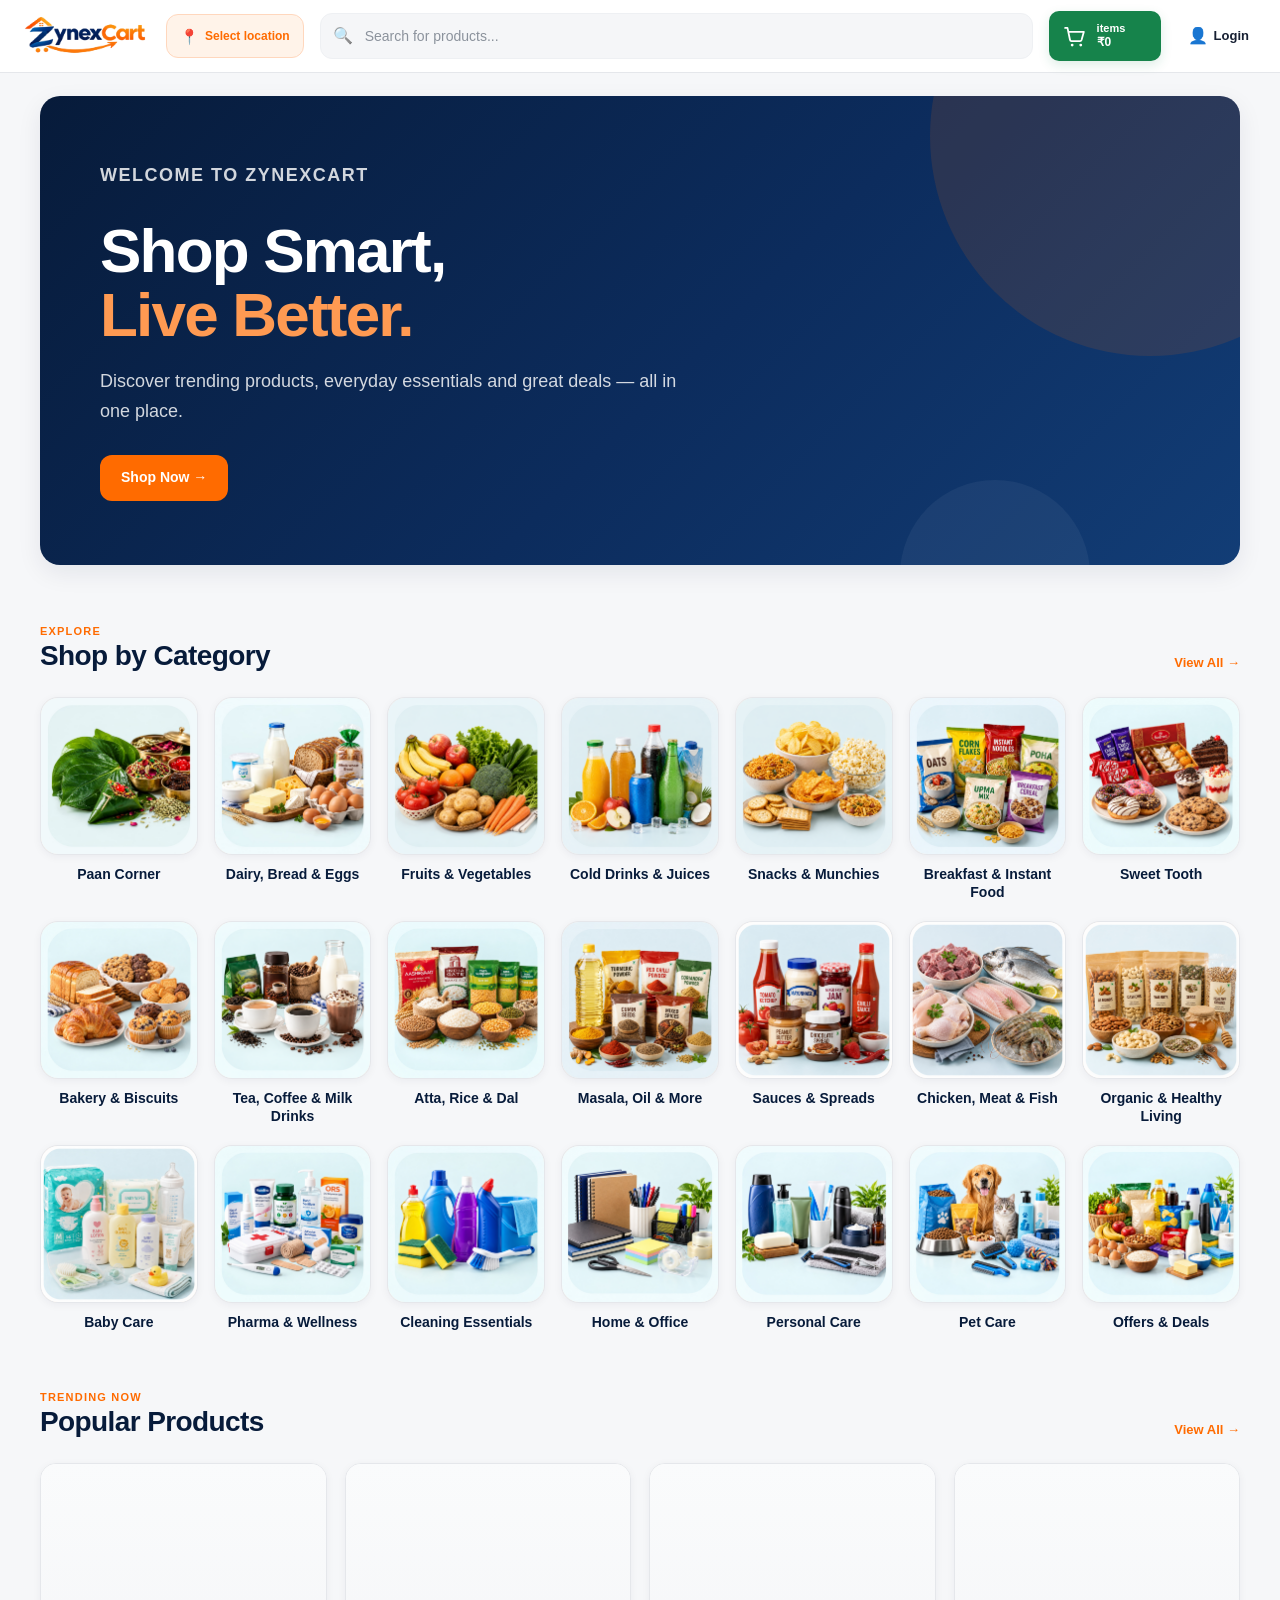
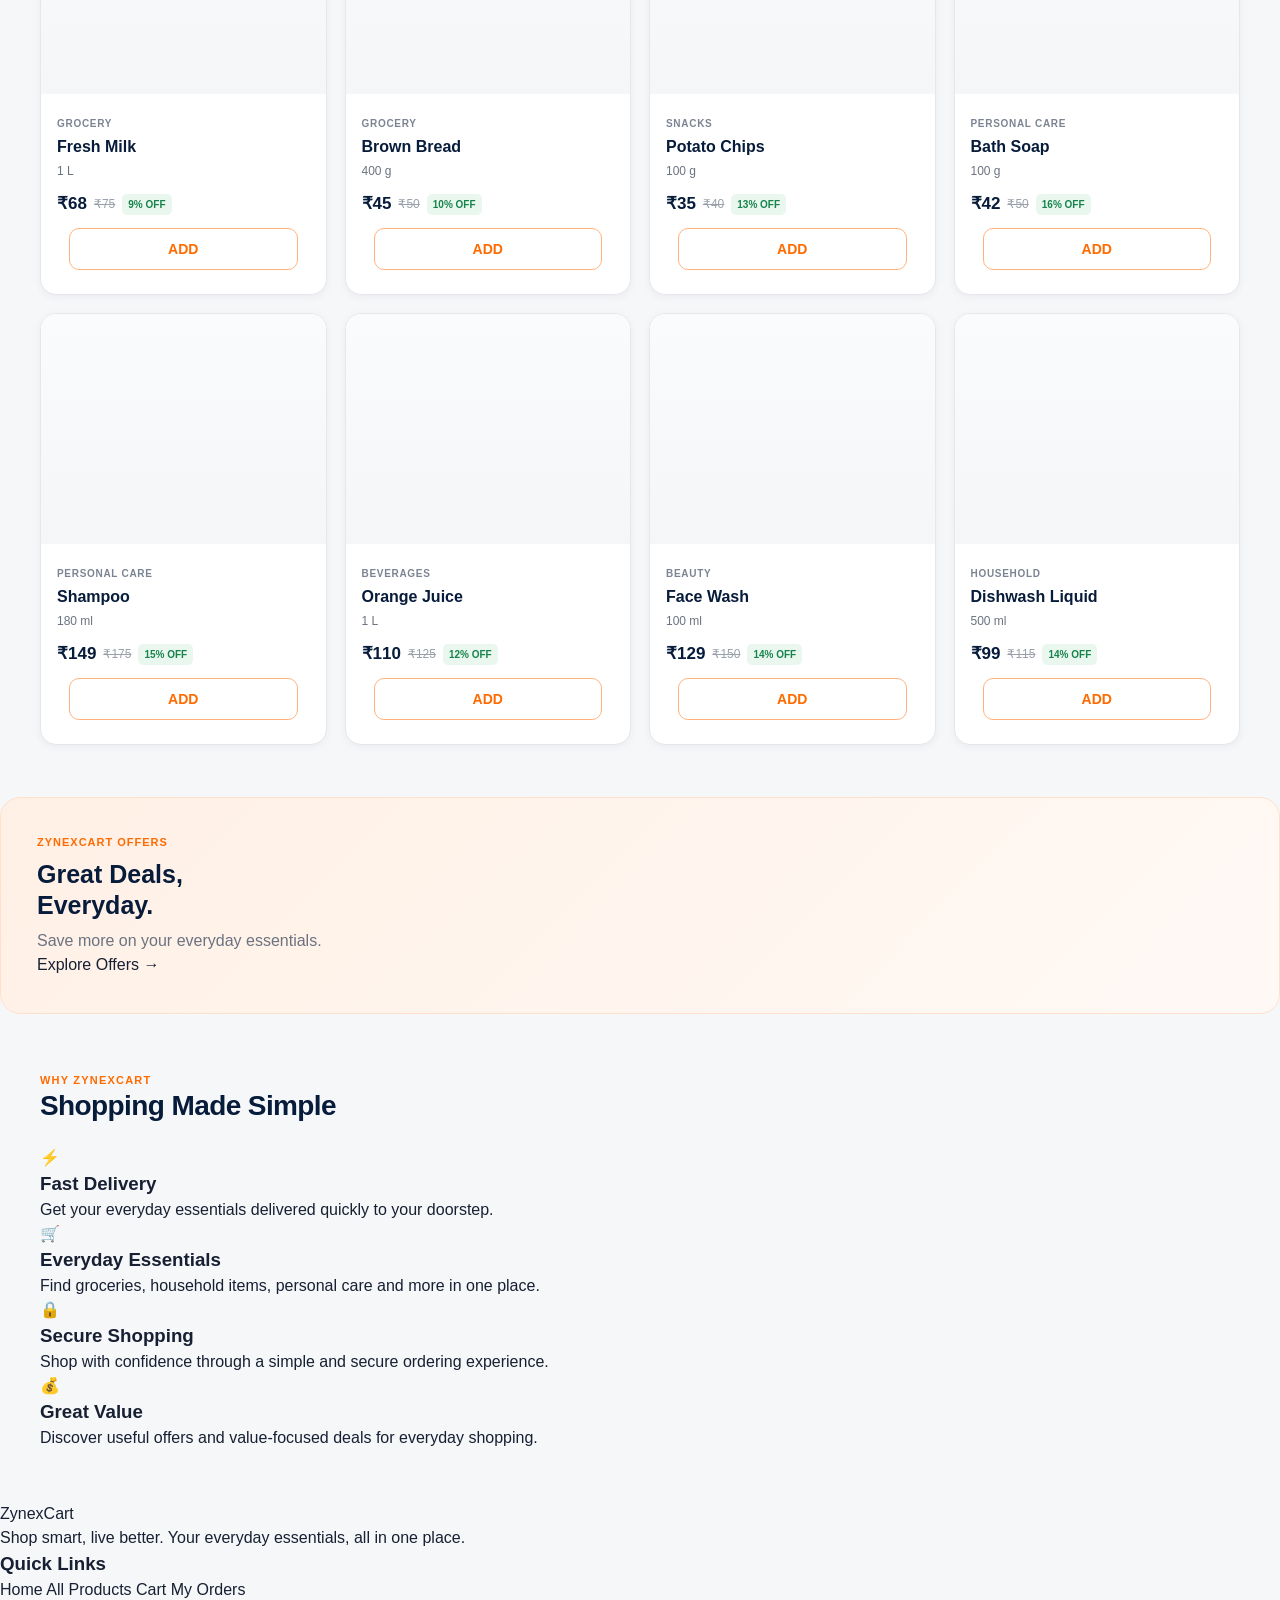
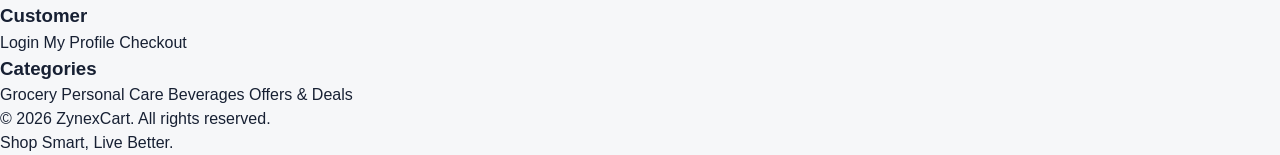
==== commit f59a1b48: "Refactor index.html for component and script loading Updated the index.html file to preserve existin" ====
--- a/index.html
+++ b/index.html
@@ -23,8 +23,8 @@
 
 
   <!-- =====================================================
-       ZYNEXCART — EXISTING CSS
-       DO NOT CHANGE DESIGN
+       ZYNEXCART — CSS
+       EXISTING DESIGN PRESERVED
   ====================================================== -->
 
   <link
@@ -65,7 +65,6 @@
 
   <!-- =====================================================
        ZYNEXCART — PAGE COMPONENTS
-       EXISTING STRUCTURE PRESERVED
   ====================================================== -->
 
   <div id="header-component"></div>
@@ -83,9 +82,8 @@
   <div id="footer-component"></div>
 
 
-
   <!-- =====================================================
-       ZYNEXCART — COMPONENT LOADER
+       ZYNEXCART — COMPONENT + SCRIPT LOADER
   ====================================================== -->
 
   <script>
@@ -94,6 +92,24 @@
 
       "use strict";
 
+
+      /*
+       * Prevent accidental double initialization.
+       */
+
+      if (
+        window.__ZYNEXCART_INDEX_INITIALIZED__
+      ) {
+        return;
+      }
+
+      window.__ZYNEXCART_INDEX_INITIALIZED__ =
+        true;
+
+
+      /* =====================================================
+         LOAD HTML COMPONENT
+      ====================================================== */
 
       async function loadComponent(
         elementId,
@@ -103,19 +119,27 @@
         const element =
           document.getElementById(elementId);
 
+
         if (!element) {
+
           console.warn(
             `ZynexCart: Element #${elementId} not found.`
           );
 
-          return;
+          return false;
+
         }
 
 
         try {
 
           const response =
-            await fetch(filePath);
+            await fetch(
+              filePath,
+              {
+                cache: "no-cache"
+              }
+            );
 
 
           if (!response.ok) {
@@ -127,8 +151,15 @@
           }
 
 
+          const html =
+            await response.text();
+
+
           element.innerHTML =
-            await response.text();
+            html;
+
+
+          return true;
 
 
         } catch (error) {
@@ -138,205 +169,377 @@
             error
           );
 
+
+          return false;
+
         }
 
       }
 
 
-
-      async function loadComponents() {
+      /* =====================================================
+         LOCATION MODAL INITIAL STATE
+         
+         IMPORTANT:
+         Location modal must NEVER open automatically
+         just because the page was refreshed.
+      ====================================================== */
+
+      function resetLocationModalState() {
+
+        const modal =
+          document.getElementById(
+            "locationModal"
+          );
+
+
+        if (!modal) {
+          return;
+        }
+
 
         /*
-         * Components are loaded first.
-         * This keeps the existing page structure unchanged.
+         * Force modal to start closed.
          */
 
-        await loadComponent(
+        modal.hidden =
+          true;
+
+
+        modal.setAttribute(
+          "aria-hidden",
+          "true"
+        );
+
+
+        document.body.classList.remove(
+          "location-modal-open"
+        );
+
+      }
+
+
+      /* =====================================================
+         LOAD JAVASCRIPT FILE
+      ====================================================== */
+
+      function loadScript(
+        src
+      ) {
+
+        return new Promise(
+          function (resolve, reject) {
+
+            /*
+             * Prevent same script from being loaded twice.
+             */
+
+            const existingScript =
+              document.querySelector(
+                `script[data-zynexcart-script="${src}"]`
+              );
+
+
+            if (existingScript) {
+
+              resolve();
+
+              return;
+
+            }
+
+
+            const script =
+              document.createElement(
+                "script"
+              );
+
+
+            script.src =
+              src;
+
+
+            script.async =
+              false;
+
+
+            script.dataset.zynexcartScript =
+              src;
+
+
+            script.onload =
+              function () {
+
+                resolve();
+
+              };
+
+
+            script.onerror =
+              function () {
+
+                reject(
+                  new Error(
+                    `Unable to load script: ${src}`
+                  )
+                );
+
+              };
+
+
+            document.body.appendChild(
+              script
+            );
+
+          }
+        );
+
+      }
+
+
+      /* =====================================================
+         COMPONENT LIST
+      ====================================================== */
+
+      const components = [
+
+        [
           "header-component",
           "components/header.html"
-        );
-
-
-        await loadComponent(
+        ],
+
+        [
           "hero-component",
           "components/hero.html"
-        );
-
-
-        await loadComponent(
+        ],
+
+        [
           "categories-component",
           "components/categories.html"
-        );
-
-
-        await loadComponent(
+        ],
+
+        [
           "popular-products-component",
           "components/popular-products.html"
-        );
-
-
-        await loadComponent(
+        ],
+
+        [
           "promo-banner-component",
           "components/promo-banner.html"
-        );
-
-
-        await loadComponent(
+        ],
+
+        [
           "benefits-component",
           "components/benefits.html"
-        );
-
-
-        await loadComponent(
+        ],
+
+        [
           "footer-component",
           "components/footer.html"
-        );
-
-
-
-        /*
-         * After all HTML components are available,
-         * load JavaScript modules in dependency order.
-         */
-
-        const scripts = [
-
-          /* =========================
-             CORE
-          ========================== */
-
-          "js/core/storage.js",
-          "js/core/utils.js",
-          "js/core/events.js",
-
-
-          /* =========================
-             CART
-          ========================== */
-
-          "js/cart/cart.js",
-          "js/cart/cart-actions.js",
-          "js/cart/cart-ui.js",
-
-
-          /* =========================
-             SEARCH
-          ========================== */
-
-          "js/search/search.js",
-
-
-          /* =========================
-             LOCATION
-          ========================== */
-
-          "js/location/location.js",
-          "js/location/location-ui.js",
-          "js/location/location-search.js",
-          "js/location/location-map.js",
-          "js/location/location-address.js",
-          "js/location/saved-addresses.js",
-
-
-          /* =========================
-             MAIN APPLICATION
-          ========================== */
-
-          "js/app.js",
-
-
-          /* =========================
-             PRODUCT DATA / EXISTING
-          ========================== */
-
-          "js/products.js"
-
-        ];
-
-
-
-        /*
-         * Load every JavaScript file sequentially.
-         *
-         * This is important because the modules
-         * depend on globals created by previous files.
-         */
-
-        for (const scriptPath of scripts) {
-
-          try {
-
-            await loadScript(scriptPath);
-
-          } catch (error) {
-
-            console.error(
-              `ZynexCart: Failed to load ${scriptPath}`,
-              error
-            );
-
-            return;
+        ]
+
+      ];
+
+
+      /* =====================================================
+         JAVASCRIPT MODULES
+         
+         Dependency order is preserved.
+      ====================================================== */
+
+      const scripts = [
+
+        /* =========================
+           CORE
+        ========================== */
+
+        "js/core/storage.js",
+        "js/core/utils.js",
+        "js/core/events.js",
+
+
+        /* =========================
+           CART
+        ========================== */
+
+        "js/cart/cart.js",
+        "js/cart/cart-actions.js",
+        "js/cart/cart-ui.js",
+
+
+        /* =========================
+           SEARCH
+        ========================== */
+
+        "js/search/search.js",
+
+
+        /* =========================
+           LOCATION
+        ========================== */
+
+        "js/location/location.js",
+        "js/location/location-ui.js",
+        "js/location/location-search.js",
+        "js/location/location-map.js",
+        "js/location/location-address.js",
+        "js/location/saved-addresses.js",
+
+
+        /* =========================
+           MAIN APPLICATION
+        ========================== */
+
+        "js/app.js",
+
+
+        /* =========================
+           PRODUCTS
+        ========================== */
+
+        "js/products.js"
+
+      ];
+
+
+      /* =====================================================
+         MAIN INITIALIZATION
+      ====================================================== */
+
+      async function initializeZynexCart() {
+
+        try {
+
+
+          /*
+           * -------------------------------------------------
+           * STEP 1
+           * Load all HTML components.
+           *
+           * Components can load in parallel because they
+           * do not depend on JavaScript modules.
+           * -------------------------------------------------
+           */
+
+          await Promise.all(
+
+            components.map(
+              function (component) {
+
+                return loadComponent(
+                  component[0],
+                  component[1]
+                );
+
+              }
+            )
+
+          );
+
+
+          /*
+           * -------------------------------------------------
+           * STEP 2
+           * IMPORTANT LOCATION FIX
+           *
+           * Header is now available.
+           * Force location modal closed before any JS
+           * location system starts.
+           * -------------------------------------------------
+           */
+
+          resetLocationModalState();
+
+
+          /*
+           * -------------------------------------------------
+           * STEP 3
+           * Load JavaScript modules sequentially.
+           *
+           * Dependency order must NOT change.
+           * -------------------------------------------------
+           */
+
+          for (
+            const scriptPath of scripts
+          ) {
+
+            try {
+
+              await loadScript(
+                scriptPath
+              );
+
+
+            } catch (error) {
+
+              console.error(
+                `ZynexCart: Failed to load ${scriptPath}`,
+                error
+              );
+
+
+              return;
+
+            }
 
           }
 
+
+          /*
+           * -------------------------------------------------
+           * STEP 4
+           * Make absolutely sure the modal remains closed
+           * after application initialization.
+           *
+           * This prevents saved-location restoration from
+           * accidentally showing the modal.
+           * -------------------------------------------------
+           */
+
+          resetLocationModalState();
+
+
+          console.log(
+            "ZynexCart: All components and modules loaded successfully."
+          );
+
+
+        } catch (error) {
+
+          console.error(
+            "ZynexCart: Application initialization failed.",
+            error
+          );
+
         }
 
-
-        console.log(
-          "ZynexCart: All modules loaded successfully."
-        );
-
       }
 
 
-
-      function loadScript(src) {
-
-        return new Promise(
-          function (resolve, reject) {
-
-            const script =
-              document.createElement("script");
-
-
-            script.src = src;
-
-            script.async = false;
-
-
-            script.onload = function () {
-
-              resolve();
-
-            };
-
-
-            script.onerror = function () {
-
-              reject(
-                new Error(
-                  `Unable to load script: ${src}`
-                )
-              );
-
-            };
-
-
-            document.body.appendChild(script);
-
+      /* =====================================================
+         START ZYNEXCART
+      ====================================================== */
+
+      if (
+        document.readyState ===
+        "loading"
+      ) {
+
+        document.addEventListener(
+          "DOMContentLoaded",
+          initializeZynexCart,
+          {
+            once: true
           }
         );
 
+      } else {
+
+        initializeZynexCart();
+
       }
 
-
-
-      /*
-       * Start component loading.
-       */
-
-      loadComponents();
-
     })();
 
   </script>
--- a/css/header.css
+++ b/css/header.css
@@ -1,17 +1,36 @@
 /* =====================================================
-   ZYNEXCART — HEADER
-   Professional Responsive Header + Location System
+   ZYNEXCART — HEADER.CSS
+   FINAL PROFESSIONAL RESPONSIVE HEADER
+   Desktop + Tablet + Mobile
+   ===================================================== */
+
+
+/* =====================================================
+   GLOBAL HEADER BOX MODEL
+   ===================================================== */
+
+.site-header,
+.site-header *,
+.location-modal,
+.location-modal * {
+  box-sizing: border-box;
+}
+
+
+/* =====================================================
+   HEADER
    ===================================================== */
 
 .site-header {
   position: fixed;
+
   top: 0;
   left: 0;
   right: 0;
 
+  width: 100%;
+
   z-index: 1000;
-
-  width: 100%;
 
   background: rgba(255, 255, 255, 0.98);
 
@@ -21,11 +40,17 @@
   -webkit-backdrop-filter: blur(14px);
 }
 
+
+/* =====================================================
+   HEADER CONTAINER — DESKTOP
+   ===================================================== */
+
 .header-container {
   width: min(1400px, calc(100% - 40px));
+
   min-height: 72px;
 
-  margin-inline: auto;
+  margin: 0 auto;
 
   display: grid;
 
@@ -40,7 +65,10 @@
     "brand location search cart account";
 
   align-items: center;
+
   gap: 16px;
+
+  box-sizing: border-box;
 }
 
 
@@ -51,10 +79,17 @@
 .brand {
   grid-area: brand;
 
-  display: flex;
-  align-items: center;
-
-  min-width: 120px;
+  min-width: 0;
+
+  display: flex;
+  align-items: center;
+
+  margin: 0;
+  padding: 0;
+
+  text-decoration: none;
+
+  flex-shrink: 0;
 
   transition: opacity 0.2s ease;
 }
@@ -68,6 +103,8 @@
   width: 130px;
   height: auto;
 
+  max-width: 100%;
+
   display: block;
 
   object-fit: contain;
@@ -81,6 +118,10 @@
 .location-btn {
   grid-area: location;
 
+  width: auto;
+  max-width: 190px;
+
+  min-width: 0;
   min-height: 44px;
 
   display: inline-flex;
@@ -89,22 +130,29 @@
 
   gap: 6px;
 
-  max-width: 190px;
-
+  margin: 0;
   padding: 0 13px;
 
   border: 1px solid #ffd7bd;
-  border-radius: var(--radius);
+
+  border-radius: 12px;
 
   background: var(--primary-light);
+
   color: var(--primary);
+
+  font-family: inherit;
 
   font-size: 12px;
   font-weight: 800;
 
+  line-height: 1;
+
   white-space: nowrap;
 
   cursor: pointer;
+
+  overflow: hidden;
 
   transition:
     background 0.2s ease,
@@ -115,6 +163,7 @@
 
 .location-btn:hover {
   background: #ffeadb;
+
   border-color: #ffc49d;
 
   transform: translateY(-1px);
@@ -128,9 +177,10 @@
 }
 
 .location-icon {
-  flex-shrink: 0;
+  flex: 0 0 auto;
 
   font-size: 15px;
+
   line-height: 1;
 }
 
@@ -138,7 +188,9 @@
   min-width: 0;
 
   overflow: hidden;
+
   text-overflow: ellipsis;
+
   white-space: nowrap;
 }
 
@@ -151,17 +203,24 @@
   grid-area: search;
 
   width: 100%;
+  min-width: 0;
+
   height: 46px;
 
   display: flex;
   align-items: center;
 
+  margin: 0;
+
   background: #f5f6f8;
 
   border: 1px solid #eef0f3;
+
   border-radius: 12px;
 
   overflow: hidden;
+
+  box-sizing: border-box;
 
   transition:
     background 0.2s ease,
@@ -184,12 +243,13 @@
 
 .search-icon {
   width: 44px;
+  height: 100%;
 
   display: flex;
   align-items: center;
   justify-content: center;
 
-  flex-shrink: 0;
+  flex: 0 0 44px;
 
   font-size: 16px;
 
@@ -199,9 +259,13 @@
 .search-box input {
   flex: 1;
 
+  min-width: 0;
+
   width: 100%;
   height: 100%;
 
+  margin: 0;
+
   padding: 0 14px 0 0;
 
   border: 0;
@@ -211,7 +275,13 @@
 
   color: var(--text);
 
+  font-family: inherit;
+
   font-size: 14px;
+}
+
+.search-box input::placeholder {
+  color: #8b929c;
 }
 
 .search-box button {
@@ -222,6 +292,8 @@
   align-items: center;
   justify-content: center;
 
+  flex-shrink: 0;
+
   border: 0;
 
   background: transparent;
@@ -246,12 +318,16 @@
 
   gap: 8px;
 
+  margin: 0;
   padding: 5px 12px;
 
   border-radius: 10px;
 
   background: var(--success);
+
   color: var(--white);
+
+  text-decoration: none;
 
   box-shadow:
     0 4px 12px rgba(22, 131, 75, 0.14);
@@ -264,12 +340,17 @@
 
 .cart-link:hover {
   background: var(--success-dark);
+
   color: var(--white);
 
   transform: translateY(-1px);
 
   box-shadow:
     0 7px 16px rgba(22, 131, 75, 0.20);
+}
+
+.cart-link:active {
+  transform: translateY(0);
 }
 
 .cart-icon {
@@ -303,6 +384,7 @@
 
 #cartItemsText {
   font-size: 11px;
+
   font-weight: 700;
 
   white-space: nowrap;
@@ -312,6 +394,7 @@
   margin-top: 2px;
 
   font-size: 12px;
+
   font-weight: 900;
 
   white-space: nowrap;
@@ -319,12 +402,13 @@
 
 
 /* =====================================================
-   LOGIN / ACCOUNT
+   ACCOUNT / LOGIN
    ===================================================== */
 
 .account-link {
   grid-area: account;
 
+  min-width: 0;
   min-height: 44px;
 
   display: inline-flex;
@@ -333,6 +417,7 @@
 
   gap: 6px;
 
+  margin: 0;
   padding: 0 11px;
 
   border-radius: 10px;
@@ -340,9 +425,12 @@
   color: var(--text);
 
   font-size: 13px;
+
   font-weight: 800;
 
   white-space: nowrap;
+
+  text-decoration: none;
 
   transition:
     background 0.2s ease,
@@ -351,11 +439,13 @@
 
 .account-link:hover {
   background: #f3f4f6;
+
   color: var(--primary);
 }
 
 .account-icon {
   font-size: 16px;
+
   line-height: 1;
 }
 
@@ -380,6 +470,7 @@
   color: var(--text);
 
   font-size: 13px;
+
   font-weight: 700;
 }
 
@@ -390,6 +481,7 @@
   display: grid;
 
   grid-template-columns: 30px 1fr;
+
   grid-template-rows: 1fr 1fr;
 
   align-items: center;
@@ -401,6 +493,7 @@
   border-radius: 10px;
 
   background: var(--success);
+
   color: var(--white);
 }
 
@@ -409,6 +502,7 @@
   grid-row: 1;
 
   font-size: 12px;
+
   font-weight: 800;
 }
 
@@ -417,6 +511,7 @@
   grid-row: 2;
 
   font-size: 12px;
+
   font-weight: 900;
 }
 
@@ -427,11 +522,12 @@
 
 .location-modal {
   position: fixed;
+
   inset: 0;
 
   z-index: 5000;
 
-  display: none;
+  display: flex;
 
   align-items: center;
   justify-content: center;
@@ -439,10 +535,9 @@
   padding: 20px;
 }
 
-.location-modal.is-open {
-  display: flex;
-}
-
+.location-modal[hidden] {
+  display: none !important;
+}
 
 /* =====================================================
    LOCATION BACKDROP
@@ -450,6 +545,7 @@
 
 .location-modal-backdrop {
   position: absolute;
+
   inset: 0;
 
   background: rgba(7, 27, 58, 0.50);
@@ -527,6 +623,7 @@
   color: var(--navy);
 
   font-size: 18px;
+
   font-weight: 900;
 
   line-height: 1.2;
@@ -544,6 +641,7 @@
   flex-shrink: 0;
 
   border: 0;
+
   border-radius: 10px;
 
   background: #f5f6f8;
@@ -551,6 +649,7 @@
   color: var(--text);
 
   font-size: 21px;
+
   font-weight: 700;
 
   cursor: pointer;
@@ -564,6 +663,7 @@
 .location-back-btn:hover,
 .location-close-btn:hover {
   background: #eef0f3;
+
   color: var(--primary);
 }
 
@@ -574,6 +674,7 @@
 
 .location-close-btn {
   font-size: 26px;
+
   line-height: 1;
 }
 
@@ -604,6 +705,8 @@
    ===================================================== */
 
 .location-search-box {
+  position: relative;
+
   width: 100%;
   height: 48px;
 
@@ -655,6 +758,8 @@
   width: 100%;
   height: 100%;
 
+  min-width: 0;
+
   padding: 0 14px 0 0;
 
   border: 0;
@@ -664,6 +769,8 @@
 
   color: var(--text);
 
+  font-family: inherit;
+
   font-size: 14px;
 }
 
@@ -693,6 +800,8 @@
   background: var(--white);
 
   color: var(--text);
+
+  font-family: inherit;
 
   text-align: left;
 
@@ -758,6 +867,7 @@
   color: var(--navy);
 
   font-size: 14px;
+
   font-weight: 850;
 }
 
@@ -765,6 +875,7 @@
   color: var(--muted);
 
   font-size: 11px;
+
   font-weight: 500;
 
   line-height: 1.35;
@@ -776,6 +887,7 @@
   color: #9ca3af;
 
   font-size: 25px;
+
   line-height: 1;
 }
 
@@ -794,6 +906,7 @@
   color: var(--navy);
 
   font-size: 13px;
+
   font-weight: 900;
 }
 
@@ -831,7 +944,6 @@
     0 5px 18px rgba(7, 27, 58, 0.06);
 }
 
-/* Leaflet map must fill the container */
 .location-map-container .leaflet-container {
   width: 100%;
   height: 100%;
@@ -850,6 +962,7 @@
 
 .location-map-placeholder {
   position: absolute;
+
   inset: 0;
 
   z-index: 2;
@@ -886,6 +999,7 @@
 
 .location-map-placeholder strong {
   font-size: 15px;
+
   font-weight: 900;
 }
 
@@ -897,16 +1011,18 @@
   color: var(--muted);
 
   font-size: 11px;
+
   line-height: 1.45;
 }
 
 
 /* =====================================================
-   LEAFLET MAP POLISH
+   LEAFLET MAP
    ===================================================== */
 
 .location-map-container .leaflet-control-zoom {
   margin-top: 12px;
+
   margin-left: 12px;
 }
 
@@ -932,6 +1048,7 @@
 
 .location-map-container .leaflet-control-zoom a:hover {
   background: #f8fafc;
+
   color: var(--primary);
 }
 
@@ -952,8 +1069,7 @@
   top: 50%;
   left: 50%;
 
-  transform:
-    translate(-50%, -100%);
+  transform: translate(-50%, -100%);
 
   z-index: 3;
 
@@ -969,7 +1085,7 @@
 
 
 /* =====================================================
-   MAP CURRENT LOCATION BUTTON
+   MAP CURRENT LOCATION
    ===================================================== */
 
 .map-current-location-btn {
@@ -1023,7 +1139,7 @@
 
 
 /* =====================================================
-   DETECTED LOCATION CARD
+   DETECTED LOCATION
    ===================================================== */
 
 .detected-location-card {
@@ -1071,6 +1187,7 @@
   color: var(--navy);
 
   font-size: 13px;
+
   font-weight: 900;
 }
 
@@ -1084,6 +1201,16 @@
   line-height: 1.45;
 }
 
+.detected-location-accuracy {
+  display: block;
+
+  margin-top: 4px;
+
+  color: var(--muted);
+
+  font-size: 10px;
+}
+
 
 /* =====================================================
    PRIMARY LOCATION BUTTON
@@ -1106,7 +1233,10 @@
 
   color: var(--white);
 
+  font-family: inherit;
+
   font-size: 14px;
+
   font-weight: 900;
 
   cursor: pointer;
@@ -1188,6 +1318,7 @@
   color: var(--success);
 
   font-size: 13px;
+
   font-weight: 900;
 }
 
@@ -1225,6 +1356,7 @@
   color: var(--navy);
 
   font-size: 12px;
+
   font-weight: 850;
 }
 
@@ -1237,8 +1369,6 @@
 .address-field input,
 .address-field textarea {
   width: 100%;
-
-  box-sizing: border-box;
 
   padding: 12px 13px;
 
@@ -1349,6 +1479,7 @@
   color: var(--text);
 
   font-size: 11px;
+
   font-weight: 800;
 
   transition:
@@ -1382,6 +1513,7 @@
   position: absolute;
 
   top: 84px;
+
   left: 20px;
   right: 20px;
 
@@ -1441,7 +1573,7 @@
 
 
 /* =====================================================
-   SAVED ADDRESS CARD SUPPORT
+   SAVED ADDRESS CARD
    ===================================================== */
 
 .saved-address-card {
@@ -1501,6 +1633,7 @@
 
 .saved-address-content {
   min-width: 0;
+
   flex: 1;
 }
 
@@ -1510,6 +1643,7 @@
   color: var(--navy);
 
   font-size: 12px;
+
   font-weight: 900;
 }
 
@@ -1541,12 +1675,18 @@
 @keyframes locationPanelIn {
   from {
     opacity: 0;
-    transform: translateY(12px) scale(0.98);
+
+    transform:
+      translateY(12px)
+      scale(0.98);
   }
 
   to {
     opacity: 1;
-    transform: translateY(0) scale(1);
+
+    transform:
+      translateY(0)
+      scale(1);
   }
 }
 
@@ -1570,10 +1710,264 @@
 
 
 /* =====================================================
-   MOBILE LOCATION MODAL
+   DESKTOP → TABLET
+   ===================================================== */
+
+@media screen and (max-width: 1200px) {
+
+  .header-container {
+    width: calc(100% - 32px);
+
+    gap: 12px;
+  }
+
+  .brand img,
+  .logo {
+    width: 125px;
+  }
+
+  .location-btn {
+    max-width: 175px;
+  }
+
+  .cart-link {
+    min-width: 105px;
+  }
+}
+
+
+/* =====================================================
+   TABLET
+   ===================================================== */
+
+@media screen and (max-width: 1024px) {
+
+  .header-container {
+    width: calc(100% - 28px);
+
+    grid-template-columns:
+      auto
+      auto
+      minmax(190px, 1fr)
+      auto
+      auto;
+
+    gap: 10px;
+  }
+
+  .brand img,
+  .logo {
+    width: 120px;
+  }
+
+  .location-btn {
+    max-width: 160px;
+
+    padding-inline: 11px;
+  }
+
+  .search-box {
+    min-width: 0;
+  }
+
+  .account-link {
+    padding-inline: 8px;
+  }
+}
+
+
+/* =====================================================
+   SMALL TABLET / LARGE PHONE
+   ===================================================== */
+
+@media screen and (max-width: 900px) {
+
+  .header-container {
+    width: calc(100% - 24px);
+
+    grid-template-columns:
+      auto
+      auto
+      minmax(160px, 1fr)
+      auto
+      auto;
+
+    gap: 8px;
+  }
+
+  .brand img,
+  .logo {
+    width: 112px;
+  }
+
+  .location-btn {
+    max-width: 145px;
+
+    padding-inline: 9px;
+
+    font-size: 11px;
+  }
+
+  .location-text {
+    max-width: 90px;
+  }
+
+  .cart-link {
+    min-width: 96px;
+  }
+
+  .account-link {
+    padding-inline: 6px;
+
+    font-size: 12px;
+  }
+}
+
+
+/* =====================================================
+   MOBILE
    ===================================================== */
 
 @media screen and (max-width: 768px) {
+
+  .site-header {
+    position: fixed;
+
+    top: 0;
+    left: 0;
+    right: 0;
+
+    width: 100%;
+
+    z-index: 1000;
+  }
+
+  .header-container {
+    width: 100%;
+
+    min-height: 0;
+
+    margin: 0;
+
+    padding: 10px 14px 12px;
+
+    display: grid;
+
+    grid-template-columns:
+      minmax(0, 1fr)
+      auto
+      auto
+      auto;
+
+    grid-template-areas:
+      "brand location cart account"
+      "search search search search";
+
+    align-items: center;
+
+    gap: 10px;
+  }
+
+
+  /* ---------- MOBILE LOGO ---------- */
+
+  .brand {
+    min-width: 0;
+  }
+
+  .brand img,
+  .logo {
+    width: 165px;
+
+    max-width: 100%;
+  }
+
+
+  /* ---------- MOBILE LOCATION ---------- */
+
+  .location-btn {
+    max-width: 145px;
+
+    min-height: 48px;
+
+    padding: 0 12px;
+
+    border-radius: 14px;
+
+    font-size: 13px;
+  }
+
+  .location-icon {
+    font-size: 17px;
+  }
+
+
+  /* ---------- MOBILE CART ---------- */
+
+  .cart-link {
+    min-width: 112px;
+
+    min-height: 50px;
+
+    padding: 5px 10px;
+
+    border-radius: 13px;
+
+    gap: 7px;
+  }
+
+  .cart-icon {
+    width: 29px;
+    height: 29px;
+
+    flex-basis: 29px;
+  }
+
+  .cart-icon svg {
+    width: 27px;
+    height: 27px;
+  }
+
+
+  /* ---------- MOBILE ACCOUNT ---------- */
+
+  .account-link {
+    min-height: 48px;
+
+    padding: 0 4px;
+
+    font-size: 14px;
+  }
+
+  .account-icon {
+    font-size: 20px;
+  }
+
+
+  /* ---------- MOBILE SEARCH ---------- */
+
+  .search-box {
+    width: 100%;
+
+    height: 58px;
+
+    border-radius: 15px;
+  }
+
+  .search-icon {
+    width: 48px;
+
+    flex-basis: 48px;
+
+    font-size: 19px;
+  }
+
+  .search-box input {
+    font-size: 16px;
+  }
+
+
+  /* ---------- MOBILE LOCATION MODAL ---------- */
 
   .location-modal {
     padding: 0;
@@ -1601,8 +1995,6 @@
       14px
       0
       14px;
-
-    box-sizing: border-box;
   }
 
   .location-modal-header h2 {
@@ -1634,6 +2026,7 @@
 
   .location-search-results {
     top: 76px;
+
     left: 16px;
     right: 16px;
 
@@ -1689,108 +2082,185 @@
    SMALL PHONES
    ===================================================== */
 
+@media screen and (max-width: 520px) {
+
+  .header-container {
+    padding: 9px 12px 11px;
+
+    gap: 8px;
+  }
+
+  .brand img,
+  .logo {
+    width: 145px;
+  }
+
+  .location-btn {
+    max-width: 132px;
+
+    min-height: 46px;
+
+    padding-inline: 10px;
+
+    font-size: 12px;
+  }
+
+  .cart-link {
+    min-width: 105px;
+
+    min-height: 48px;
+
+    padding-inline: 8px;
+  }
+
+  .account-link {
+    font-size: 13px;
+  }
+
+  .account-icon {
+    font-size: 18px;
+  }
+
+  .search-box {
+    height: 54px;
+
+    border-radius: 14px;
+  }
+}
+
+
+/* =====================================================
+   VERY SMALL PHONES
+   ===================================================== */
+
 @media screen and (max-width: 390px) {
 
-  .location-modal-header {
-    min-height: 56px;
-
-    padding-left: 12px;
-    padding-right: 12px;
-  }
-
-  .location-modal-header h2 {
+  .header-container {
+    padding: 8px 10px 10px;
+
+    gap: 6px;
+  }
+
+  .brand img,
+  .logo {
+    width: 125px;
+  }
+
+  .location-btn {
+    max-width: 112px;
+
+    padding-inline: 8px;
+
+    font-size: 11px;
+  }
+
+  .cart-link {
+    min-width: 94px;
+
+    padding-inline: 6px;
+
+    gap: 5px;
+  }
+
+  .cart-icon {
+    width: 25px;
+    height: 25px;
+
+    flex-basis: 25px;
+  }
+
+  .cart-icon svg {
+    width: 23px;
+    height: 23px;
+  }
+
+  .account-link {
+    padding-inline: 2px;
+
+    font-size: 12px;
+  }
+
+  .account-icon {
+    font-size: 17px;
+  }
+
+  .search-box {
+    height: 52px;
+  }
+}
+
+
+/* =====================================================
+   EXTRA SMALL PHONES
+   ===================================================== */
+
+@media screen and (max-width: 360px) {
+
+  .header-container {
+    padding: 8px 8px 9px;
+
+    gap: 5px;
+  }
+
+  .brand img,
+  .logo {
+    width: 115px;
+  }
+
+  .location-btn {
+    max-width: 100px;
+
+    min-height: 44px;
+
+    padding-inline: 7px;
+
+    font-size: 10px;
+  }
+
+  .cart-link {
+    min-width: 88px;
+
+    min-height: 46px;
+
+    padding-inline: 5px;
+  }
+
+  .cart-info {
+    min-width: 42px;
+  }
+
+  #cartItemsText {
+    font-size: 10px;
+  }
+
+  #cartTotal {
+    font-size: 11px;
+  }
+
+  .account-link {
+    font-size: 11px;
+  }
+
+  .account-icon {
     font-size: 16px;
   }
 
-  .location-screen {
-    padding: 14px;
-  }
-
-  .location-map-screen {
-    padding: 0 14px 14px;
-  }
-
-  .location-map-container {
-    min-height: 280px;
-    height: 44vh;
-
-    border-radius: 12px;
-  }
-
-  .location-search-box {
-    height: 46px;
-  }
-
-  .location-action-btn {
-    min-height: 60px;
-
-    gap: 10px;
-
-    padding: 10px;
-  }
-
-  .location-action-icon {
-    width: 36px;
-    height: 36px;
-
-    font-size: 16px;
-  }
-
-  .location-action-arrow {
-    font-size: 22px;
-  }
-
-  .address-type-options {
-    gap: 6px;
-  }
-
-  .address-type-option span {
-    min-height: 40px;
-
-    padding: 0 5px;
-
-    font-size: 10px;
-  }
-
-  .map-current-location-btn {
-    right: 10px;
-    bottom: 10px;
-
-    width: 42px;
-    height: 42px;
-  }
-}
-
-
-/* =====================================================
-   VERY SMALL PHONES
-   ===================================================== */
-
-@media screen and (max-width: 360px) {
-
-  .location-modal-header {
-    padding-left: 10px;
-    padding-right: 10px;
-  }
-
-  .location-screen {
-    padding: 12px;
-  }
-
-  .location-map-screen {
-    padding: 0 12px 12px;
-  }
-
-  .location-map-container {
-    min-height: 260px;
-  }
-
-  .location-action-content small {
-    font-size: 9.5px;
-  }
-
-  .confirmed-location-box,
-  .detected-location-card {
-    padding: 11px;
-  }
-}
+  .search-box {
+    height: 50px;
+  }
+
+  .search-icon {
+    width: 44px;
+
+    flex-basis: 44px;
+  }
+
+  .search-box input {
+    font-size: 15px;
+  }
+}
+
+
+/* =====================================================
+   END OF HEADER.CSS
+   ===================================================== */
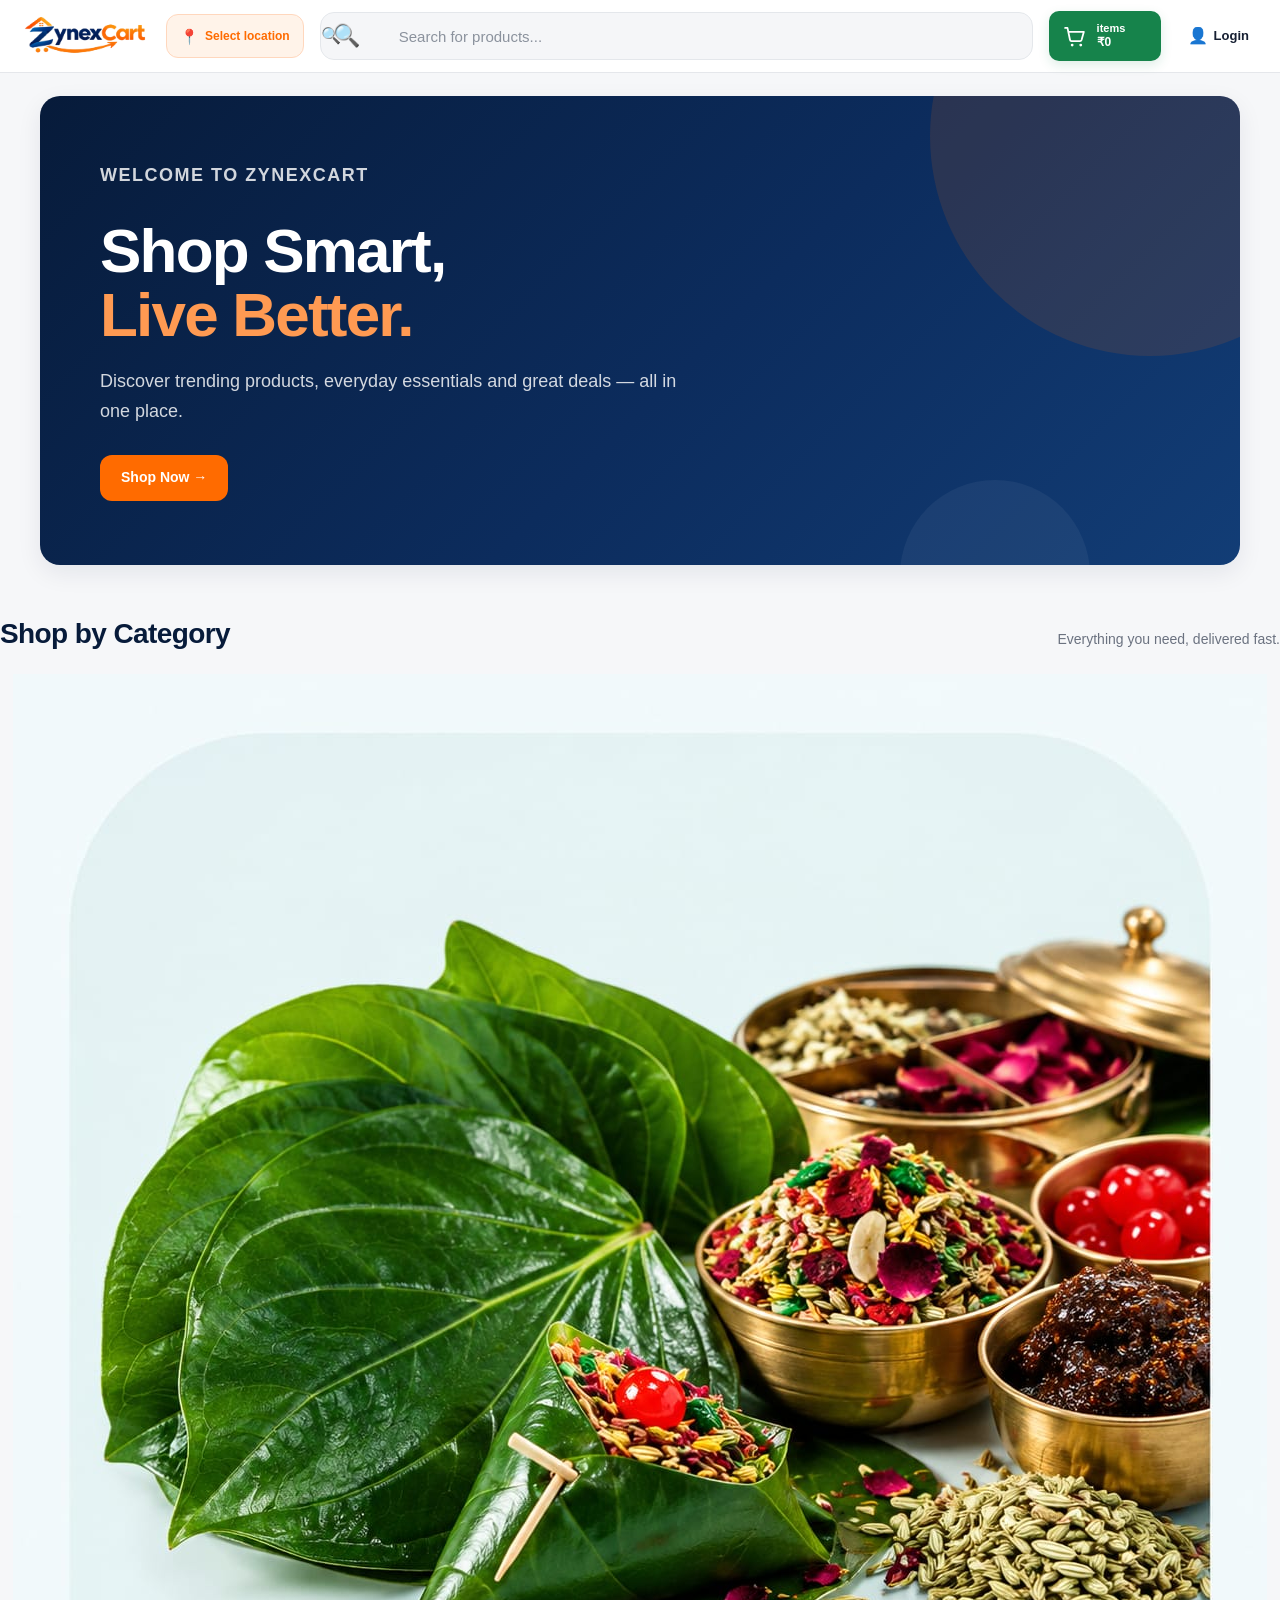
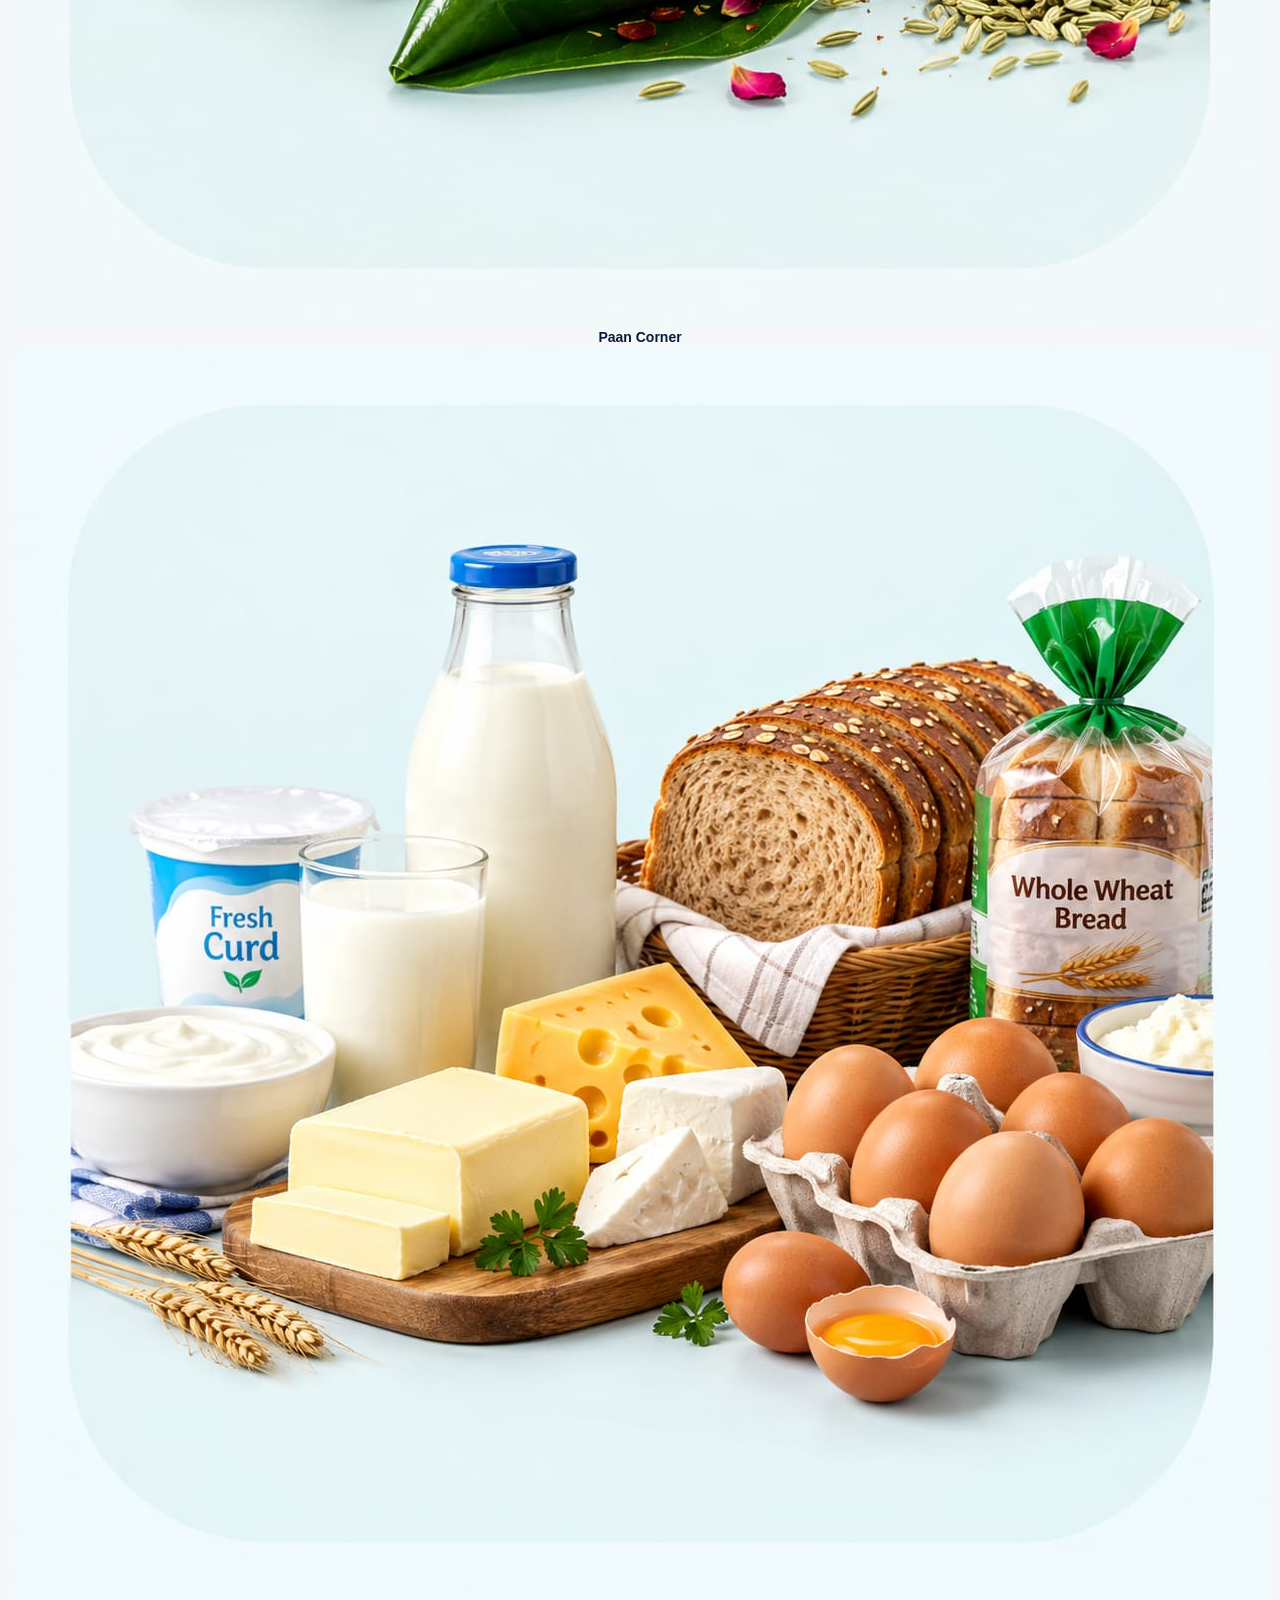
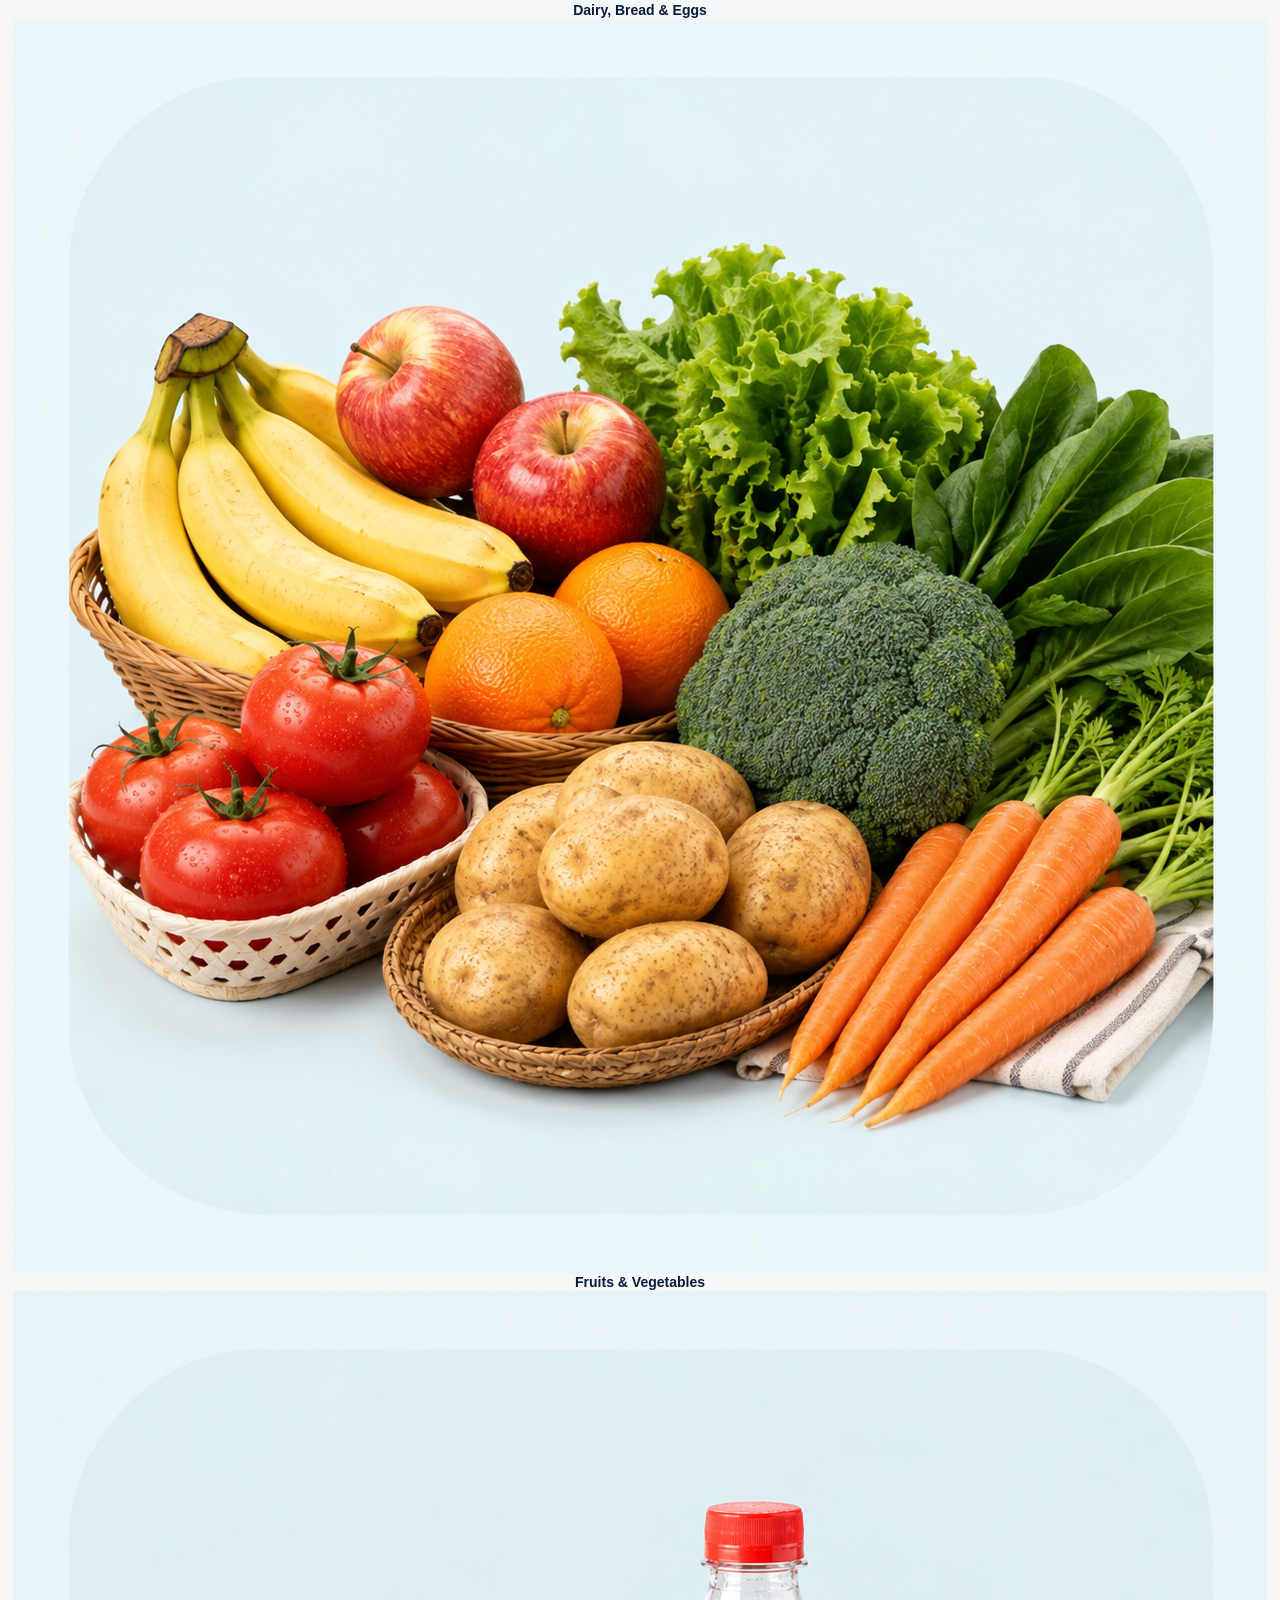
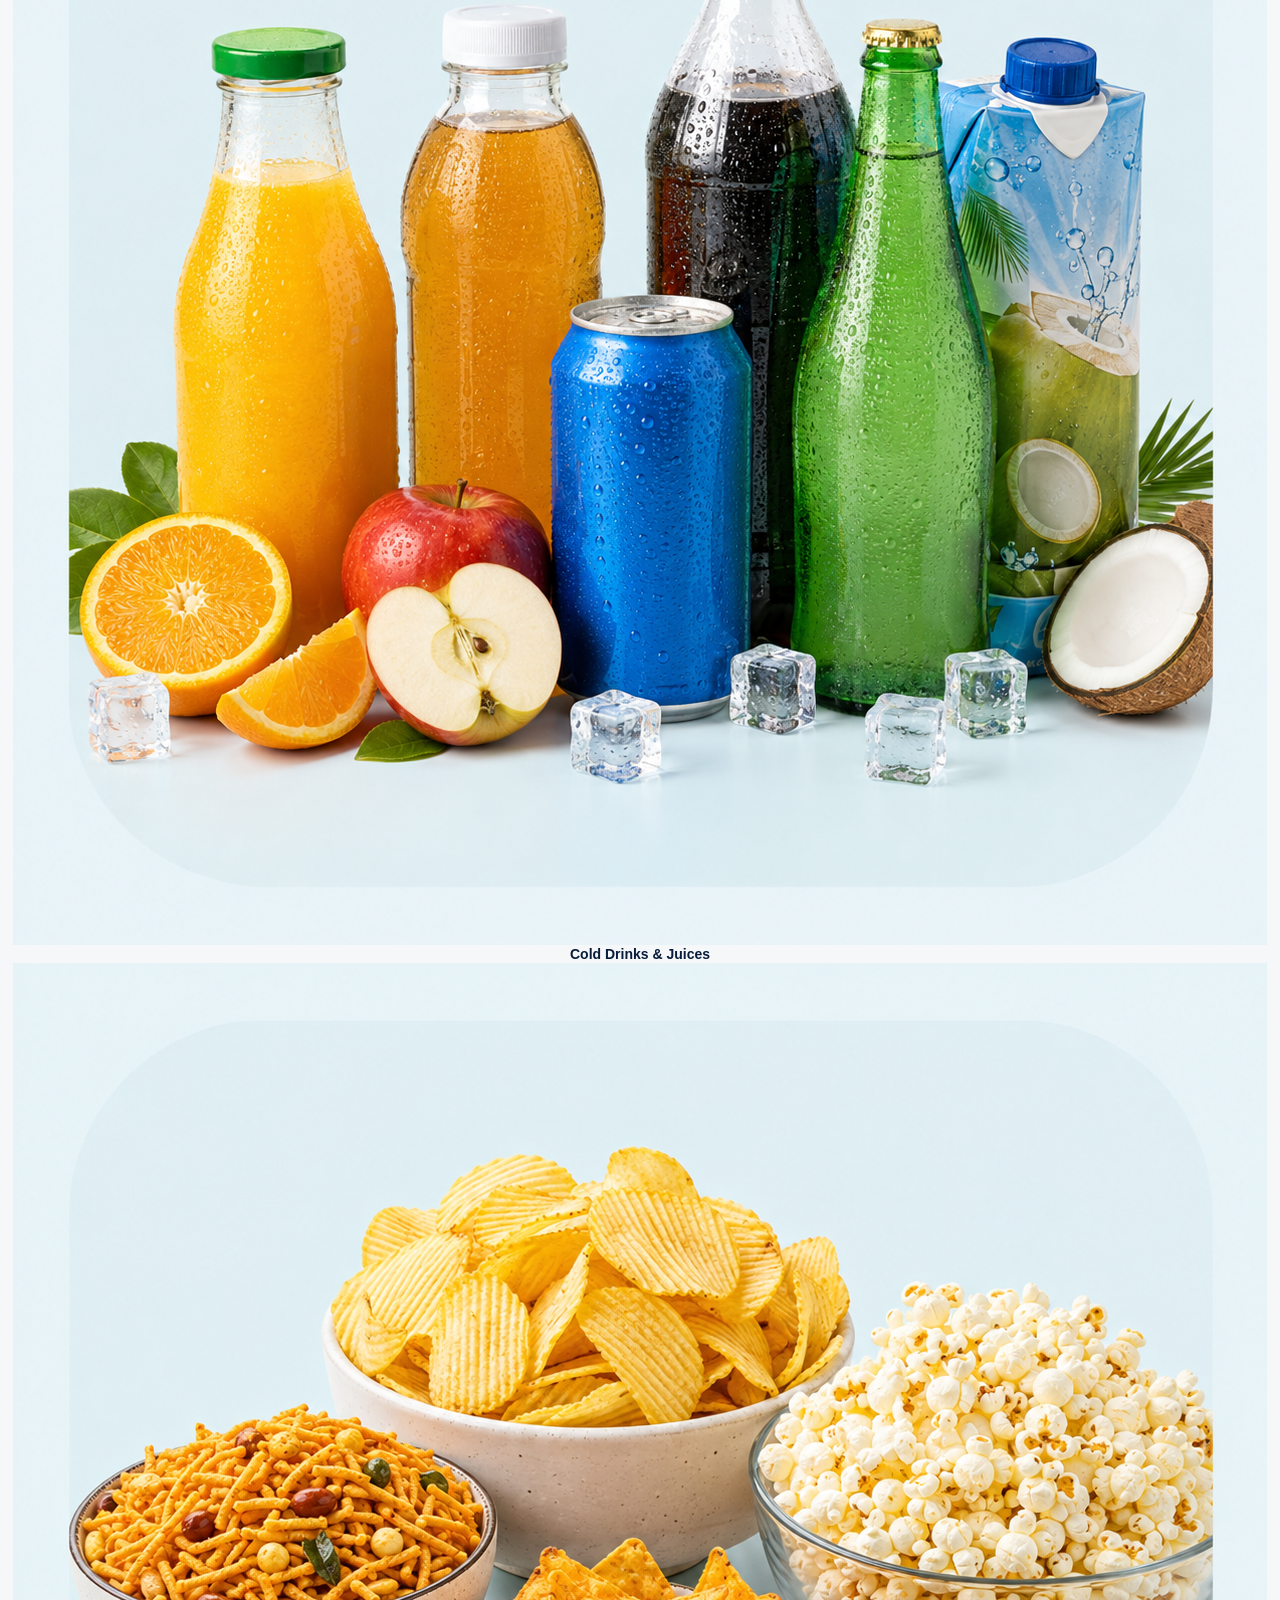
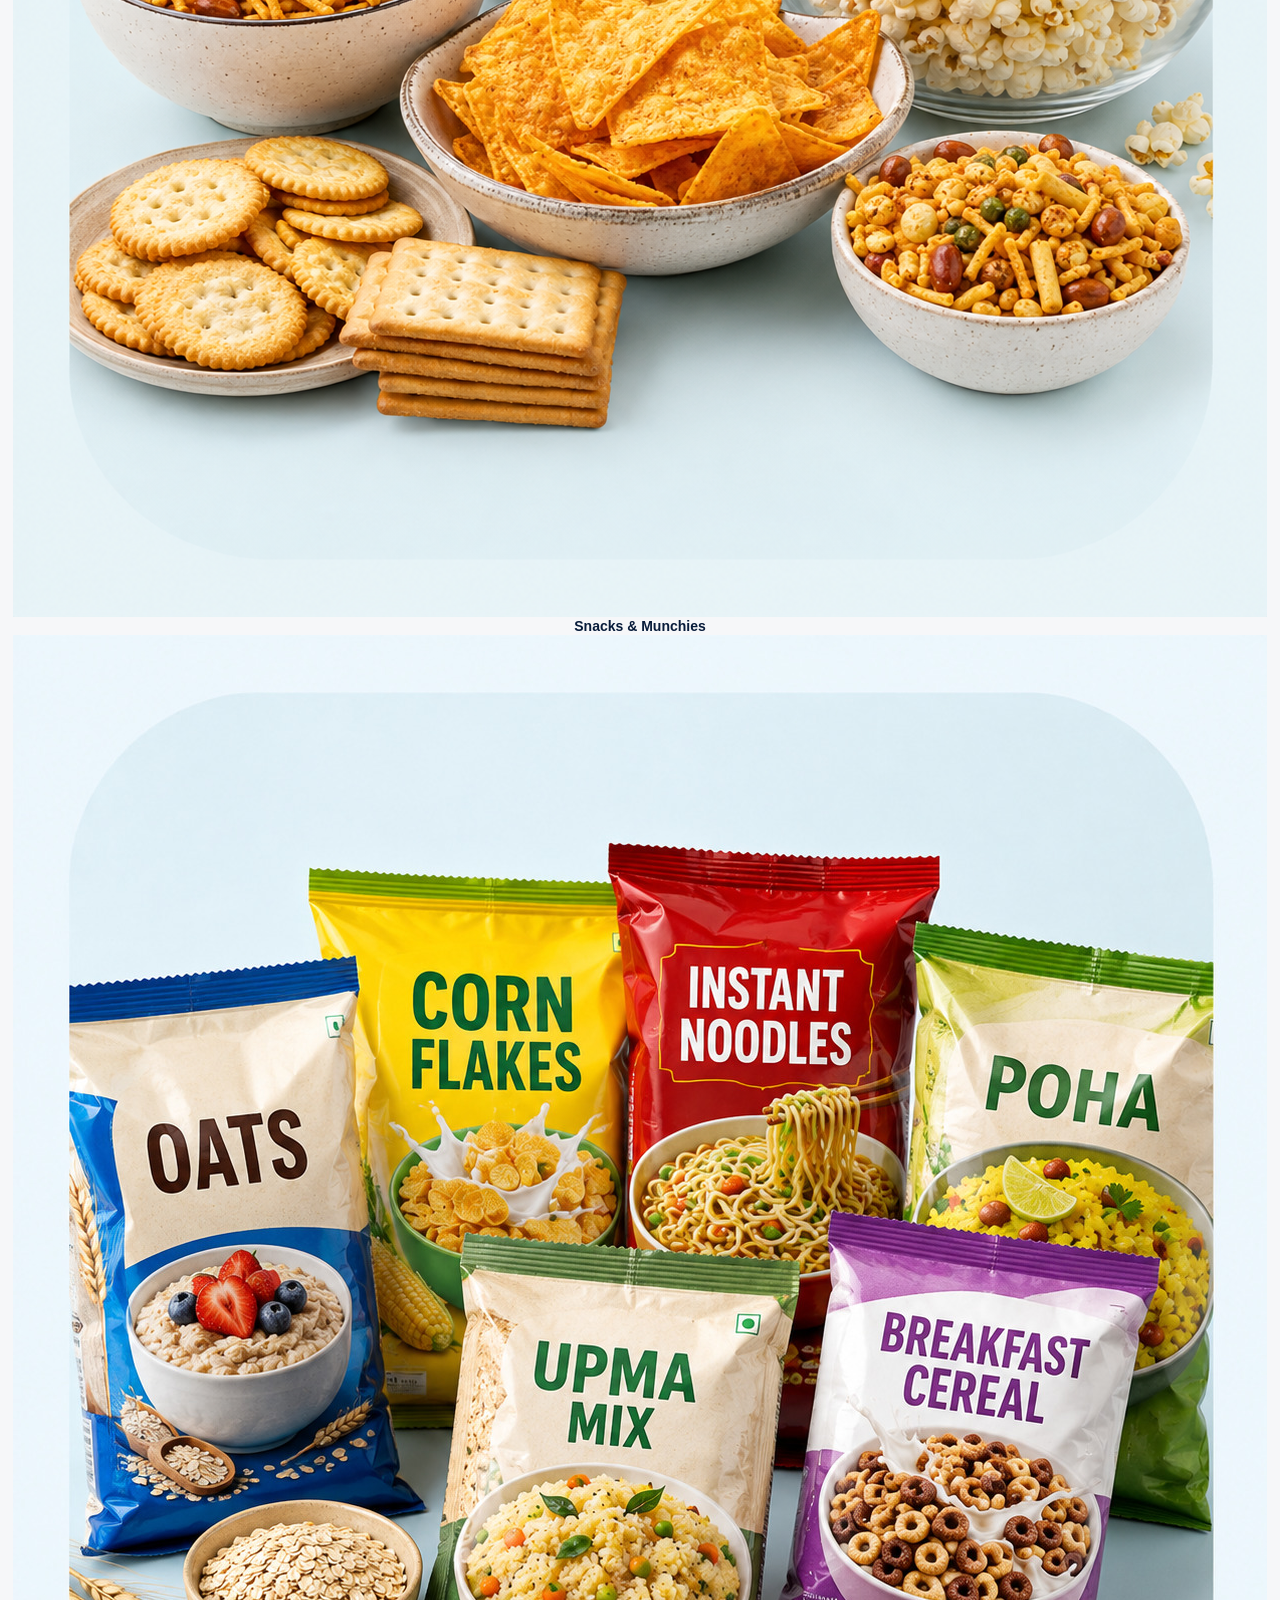
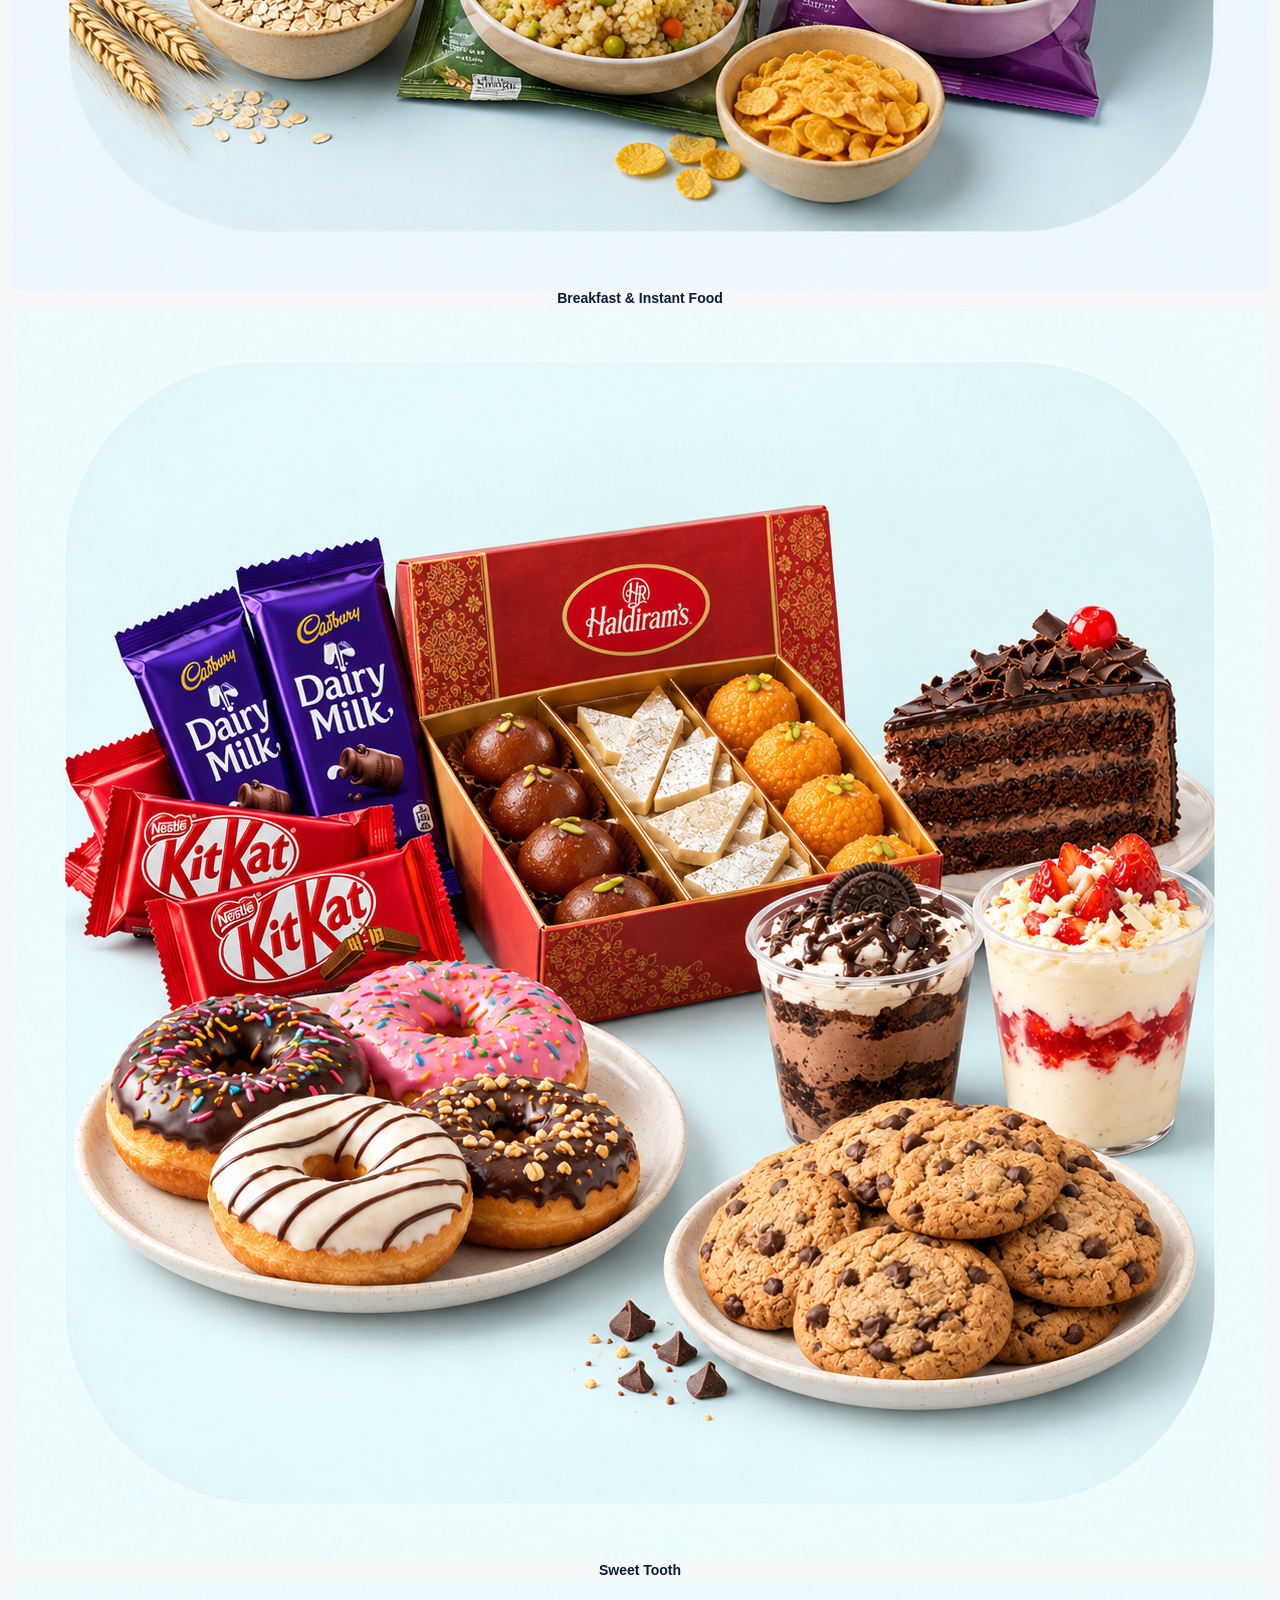
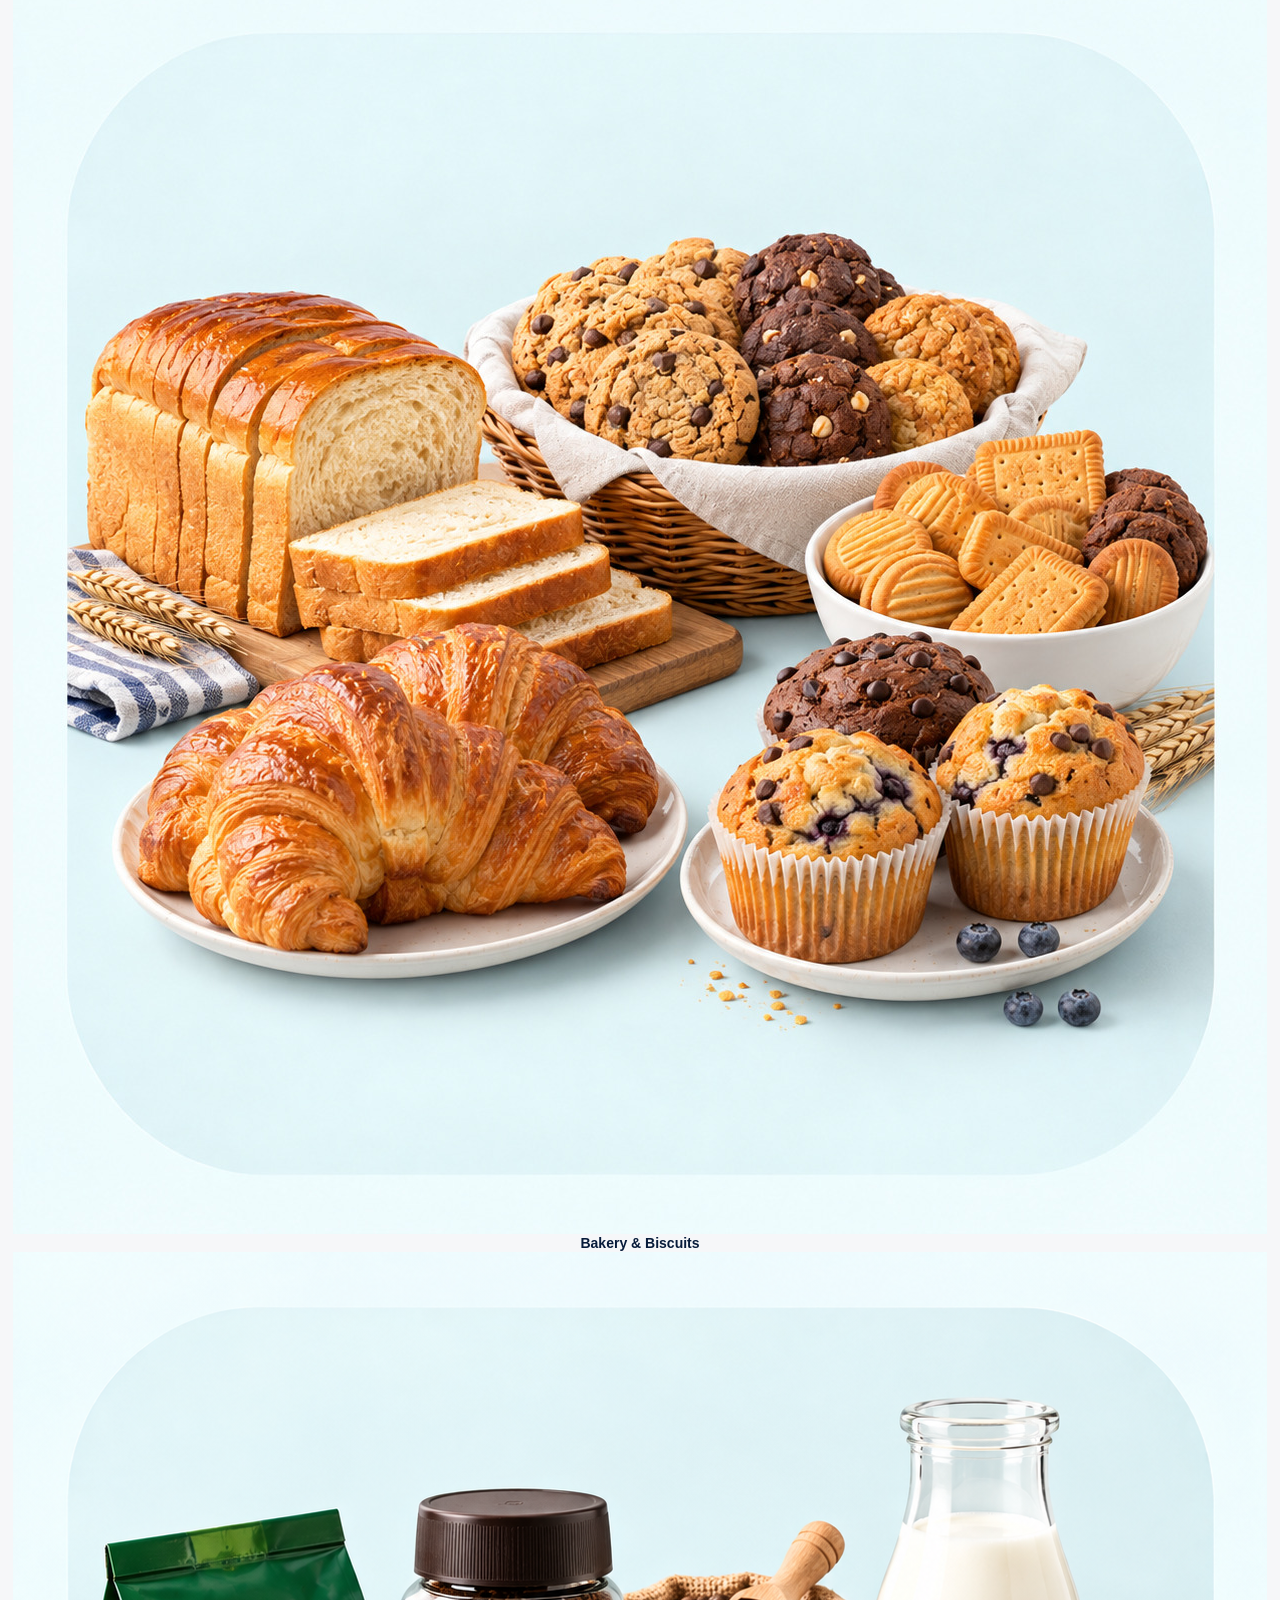
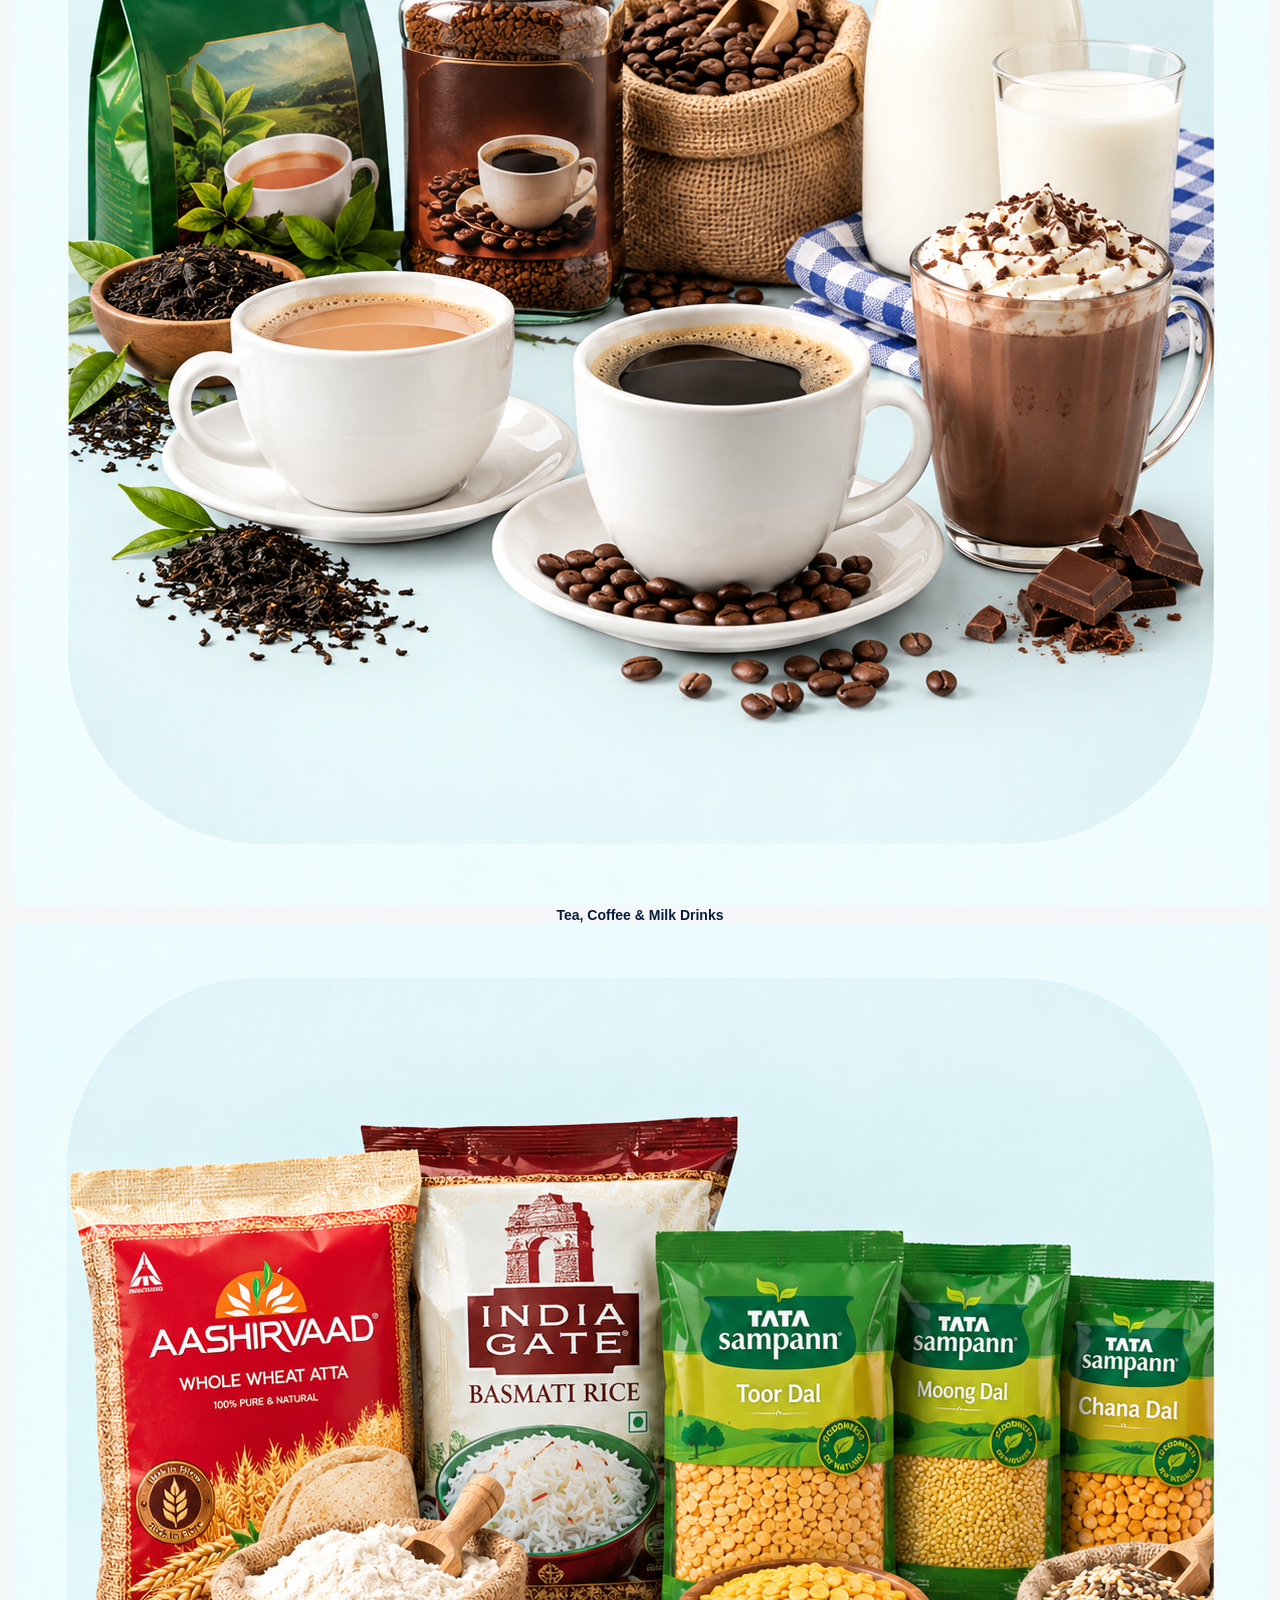
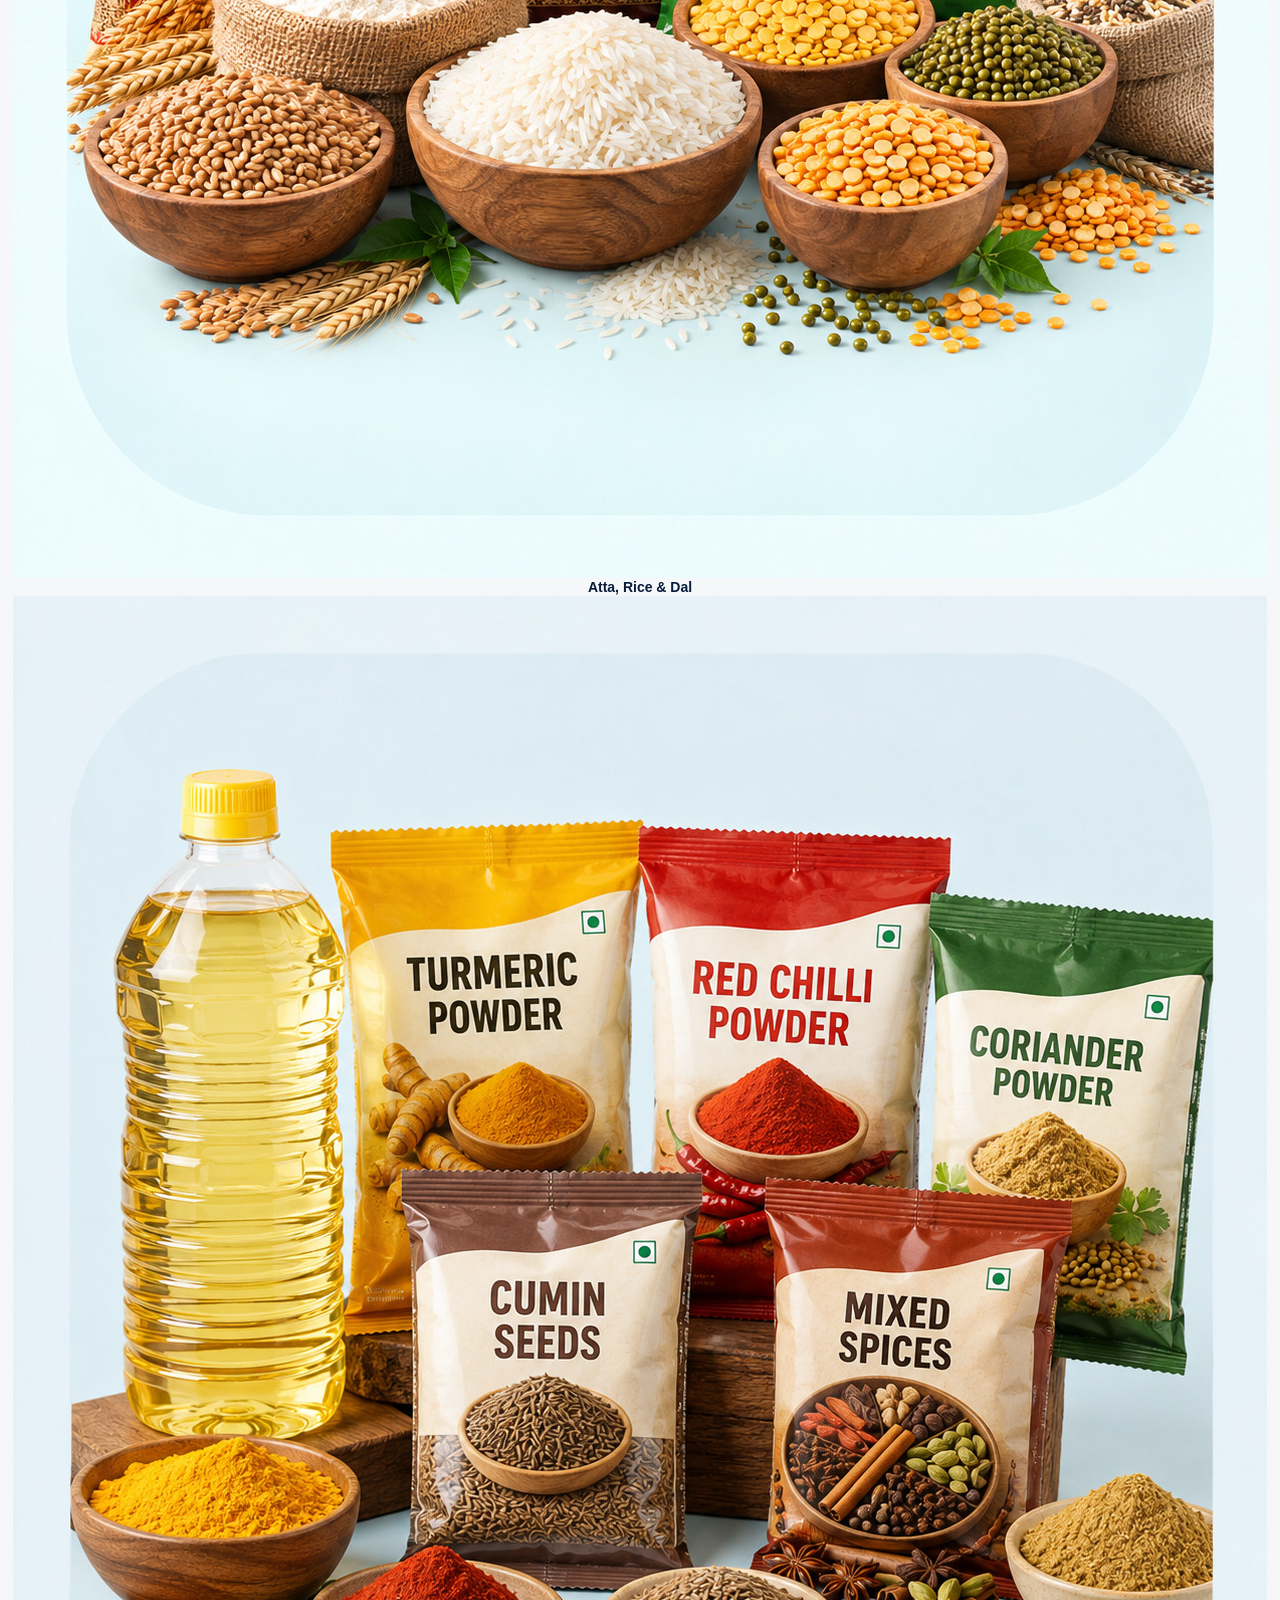
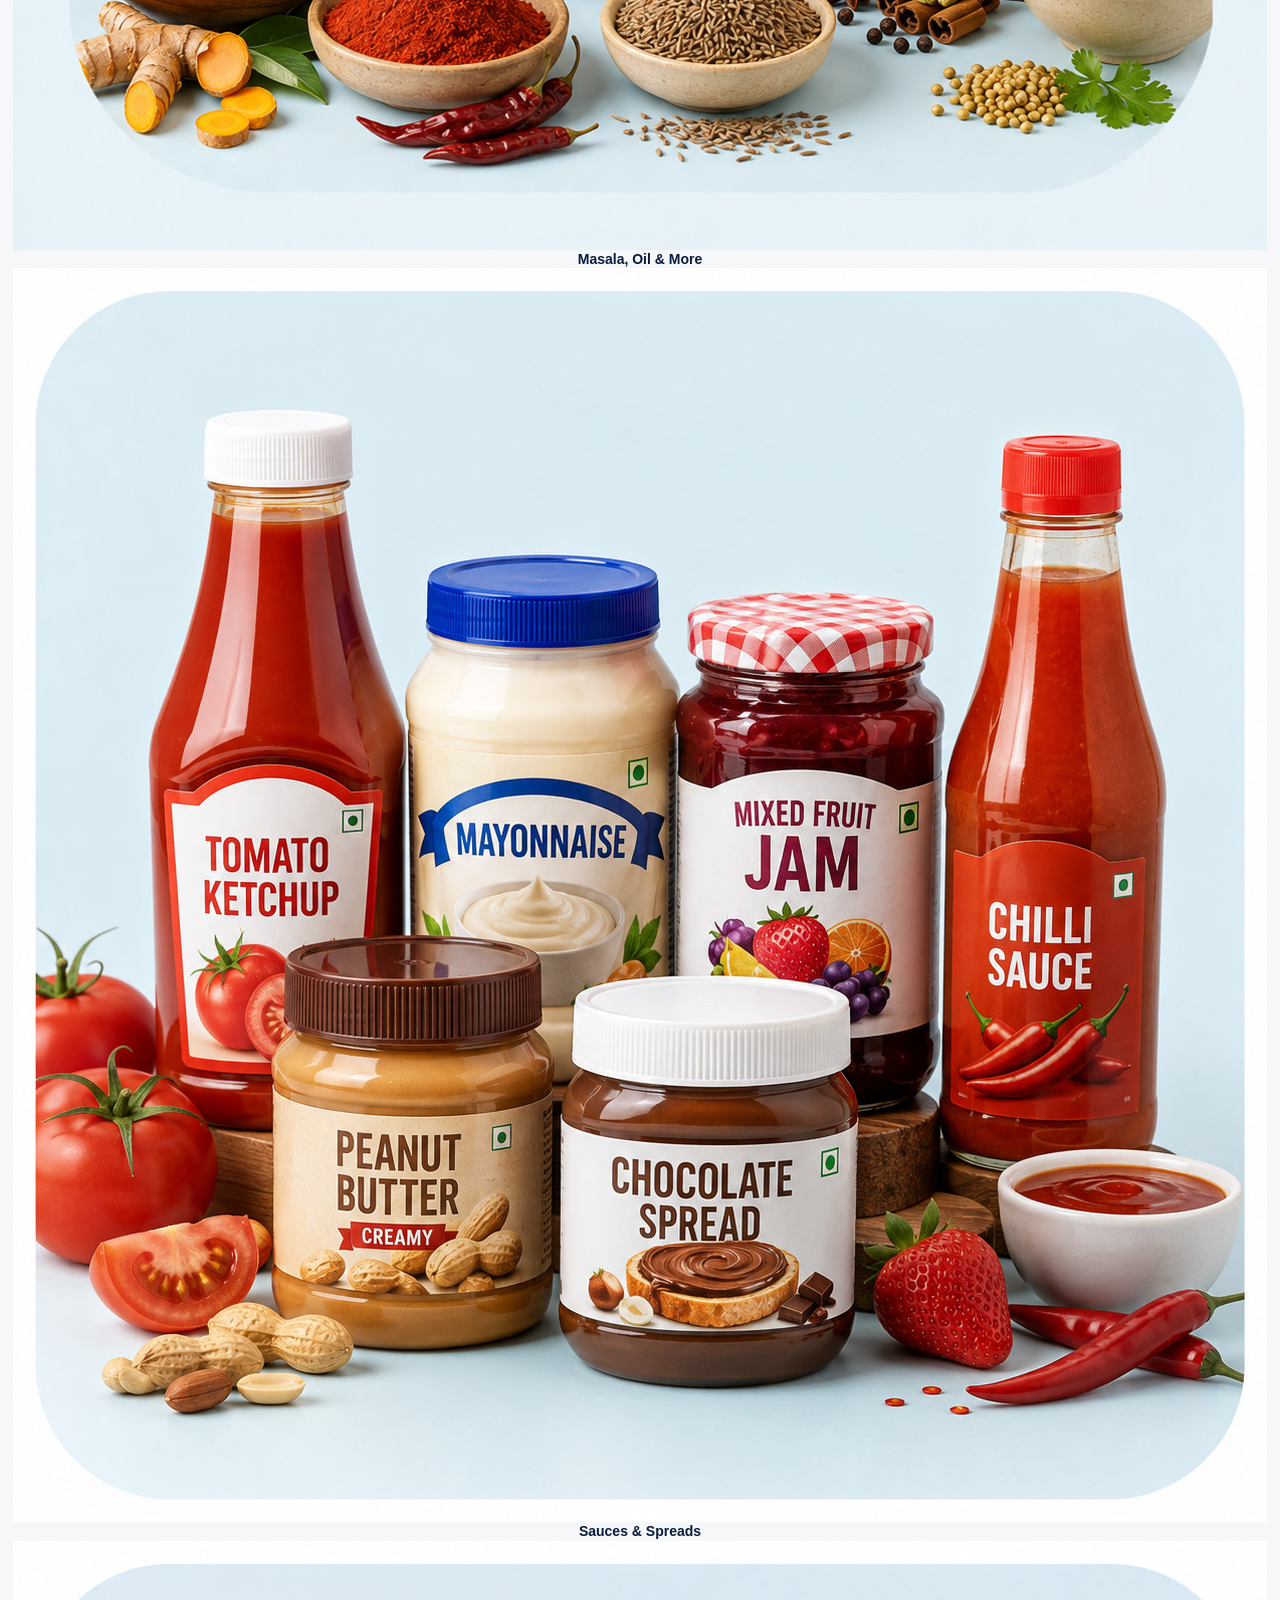
==== commit 1c71b795: "Refactor index.html structure and components" ====
--- a/index.html
+++ b/index.html
@@ -179,7 +179,7 @@
 
       /* =====================================================
          LOCATION MODAL INITIAL STATE
-         
+
          IMPORTANT:
          Location modal must NEVER open automatically
          just because the page was refreshed.
@@ -356,6 +356,13 @@
         "js/core/storage.js",
         "js/core/utils.js",
         "js/core/events.js",
+
+
+        /* =========================
+           CATEGORY DATA + RENDERER
+        ========================== */
+
+        "js/categories.js",
 
 
         /* =========================
--- a/css/header.css
+++ b/css/header.css
@@ -196,31 +196,31 @@
 
 
 /* =====================================================
-   SEARCH
+   SEARCH BOX — PROFESSIONAL
    ===================================================== */
 
 .search-box {
   grid-area: search;
 
+  position: relative;
+
   width: 100%;
+
   min-width: 0;
-
-  height: 46px;
+  height: 48px;
 
   display: flex;
   align-items: center;
 
   margin: 0;
 
+  border: 1px solid #e4e7eb;
+
+  border-radius: 14px;
+
   background: #f5f6f8;
 
-  border: 1px solid #eef0f3;
-
-  border-radius: 12px;
-
   overflow: hidden;
-
-  box-sizing: border-box;
 
   transition:
     background 0.2s ease,
@@ -228,77 +228,539 @@
     box-shadow 0.2s ease;
 }
 
+
+/* =====================================================
+   SEARCH BOX — HOVER
+   ===================================================== */
+
 .search-box:hover {
-  background: #f1f2f5;
-}
+  border-color: #d9dde2;
+
+  background: #f3f4f6;
+}
+
+
+/* =====================================================
+   SEARCH BOX — ACTIVE / FOCUS
+   ===================================================== */
 
 .search-box:focus-within {
   background: var(--white);
 
-  border-color: var(--primary);
+  border: 2px solid var(--primary);
 
   box-shadow:
-    0 0 0 3px rgba(255, 107, 0, 0.10);
-}
-
-.search-icon {
-  width: 44px;
-  height: 100%;
+    0 0 0 3px rgba(255, 107, 0, 0.10),
+    0 5px 18px rgba(255, 107, 0, 0.08);
+}
+
+
+/* =====================================================
+   SEARCH ICON / SEARCH BUTTON
+   ===================================================== */
+
+/*
+   Existing HTML button is kept.
+   It becomes the left-side search icon,
+   without looking like a separate button.
+*/
+
+.search-box > button,
+.search-box .search-btn {
+  position: absolute;
+
+  left: 0;
+  top: 0;
+  bottom: 0;
+
+  width: 52px;
 
   display: flex;
   align-items: center;
   justify-content: center;
 
-  flex: 0 0 44px;
-
-  font-size: 16px;
-
-  opacity: 0.7;
-}
+  padding: 0;
+
+  border: 0;
+
+  background: transparent;
+
+  color: #737b87;
+
+  font-family: inherit;
+
+  font-size: 22px;
+
+  line-height: 1;
+
+  cursor: pointer;
+
+  z-index: 2;
+
+  appearance: none;
+  -webkit-appearance: none;
+
+  transition:
+    color 0.2s ease,
+    transform 0.2s ease;
+}
+
+
+/* Search icon hover */
+
+.search-box > button:hover,
+.search-box .search-btn:hover {
+  background: transparent;
+
+  color: var(--primary);
+
+  transform: none;
+}
+
+
+/* Search icon when input is active */
+
+.search-box:focus-within > button,
+.search-box:focus-within .search-btn {
+  color: var(--primary);
+}
+
+
+/* =====================================================
+   SEARCH INPUT
+   ===================================================== */
 
 .search-box input {
-  flex: 1;
-
-  min-width: 0;
-
   width: 100%;
   height: 100%;
 
+  min-width: 0;
+
   margin: 0;
 
-  padding: 0 14px 0 0;
+  padding:
+    0
+    48px
+    0
+    58px;
 
   border: 0;
+
   outline: 0;
 
   background: transparent;
 
+  color: var(--navy);
+
+  font-family: inherit;
+
+  font-size: 15px;
+
+  font-weight: 500;
+
+  line-height: 1.2;
+
+  appearance: none;
+  -webkit-appearance: none;
+}
+
+.search-box input::placeholder {
+  color: #8b929d;
+
+  opacity: 1;
+}
+
+.search-box input:focus {
+  outline: 0;
+
+  background: transparent;
+}
+
+
+/* =====================================================
+   SEARCH INPUT — NATIVE CLEAR BUTTON
+   ===================================================== */
+
+/*
+   <input type="search"> ka native × button.
+   Isko browser ke according clean rakha gaya hai.
+*/
+
+.search-box input::-webkit-search-cancel-button {
+  -webkit-appearance: none;
+
+  appearance: none;
+
+  width: 18px;
+  height: 18px;
+
+  margin-right: 14px;
+
+  cursor: pointer;
+
+  opacity: 0.75;
+
+  background:
+    linear-gradient(
+      45deg,
+      transparent 43%,
+      #6d7784 43%,
+      #6d7784 57%,
+      transparent 57%
+    ),
+    linear-gradient(
+      -45deg,
+      transparent 43%,
+      #6d7784 43%,
+      #6d7784 57%,
+      transparent 57%
+    );
+
+  transition:
+    opacity 0.2s ease;
+}
+
+.search-box input::-webkit-search-cancel-button:hover {
+  opacity: 1;
+}
+
+
+/* Firefox */
+
+.search-box input[type="search"] {
+  -moz-appearance: textfield;
+}
+
+
+/* =====================================================
+   SEARCH SUGGESTIONS
+   ===================================================== */
+
+.search-suggestions {
+  position: absolute;
+
+  top: calc(100% + 8px);
+  left: 0;
+  right: 0;
+
+  z-index: 3000;
+
+  width: 100%;
+
+  overflow: hidden;
+
+  border: 1px solid #e4e7eb;
+
+  border-radius: 14px;
+
+  background: var(--white);
+
+  box-shadow:
+    0 16px 40px rgba(7, 27, 58, 0.14);
+
+  animation:
+    searchSuggestionsIn 0.16s ease;
+}
+
+.search-suggestions[hidden] {
+  display: none !important;
+}
+
+
+/* =====================================================
+   DROPDOWN HEADER
+   ===================================================== */
+
+.search-suggestions-header {
+  min-height: 38px;
+
+  display: flex;
+  align-items: center;
+
+  padding: 0 14px;
+
+  border-bottom: 1px solid #eef0f3;
+
+  background: #fafbfc;
+
+  color: #69717d;
+
+  font-size: 11px;
+
+  font-weight: 900;
+
+  text-transform: uppercase;
+
+  letter-spacing: 0.04em;
+}
+
+
+/* =====================================================
+   SUGGESTION ITEM
+   ===================================================== */
+
+.search-suggestion {
+  min-height: 68px;
+
+  display: flex;
+  align-items: center;
+
+  gap: 11px;
+
+  padding: 9px 12px;
+
+  border-bottom: 1px solid #f0f2f4;
+
+  background: var(--white);
+
   color: var(--text);
 
+  text-decoration: none;
+
+  transition:
+    background 0.16s ease,
+    transform 0.16s ease;
+}
+
+.search-suggestion:last-of-type {
+  border-bottom: 0;
+}
+
+.search-suggestion:hover {
+  background: #fff8f3;
+}
+
+
+/* =====================================================
+   SUGGESTION IMAGE
+   ===================================================== */
+
+.search-suggestion-image {
+  width: 48px;
+  height: 48px;
+
+  display: flex;
+  align-items: center;
+  justify-content: center;
+
+  flex: 0 0 48px;
+
+  overflow: hidden;
+
+  border: 1px solid #edf0f3;
+
+  border-radius: 10px;
+
+  background: #f8f9fa;
+}
+
+.search-suggestion-image img {
+  width: 100%;
+  height: 100%;
+
+  display: block;
+
+  object-fit: contain;
+}
+
+
+/* =====================================================
+   SUGGESTION TEXT
+   ===================================================== */
+
+.search-suggestion-content {
+  min-width: 0;
+
+  flex: 1;
+
+  display: flex;
+  flex-direction: column;
+
+  gap: 4px;
+}
+
+.search-suggestion-name {
+  overflow: hidden;
+
+  color: var(--navy);
+
+  font-size: 13px;
+
+  font-weight: 900;
+
+  line-height: 1.25;
+
+  text-overflow: ellipsis;
+
+  white-space: nowrap;
+}
+
+.search-suggestion-meta {
+  display: flex;
+  align-items: center;
+
+  gap: 5px;
+
+  overflow: hidden;
+
+  color: var(--muted);
+
+  font-size: 10px;
+
+  font-weight: 600;
+
+  white-space: nowrap;
+
+  text-overflow: ellipsis;
+}
+
+
+/* =====================================================
+   SUGGESTION ARROW
+   ===================================================== */
+
+.search-suggestion-arrow {
+  flex: 0 0 auto;
+
+  color: #a0a6ae;
+
+  font-size: 20px;
+
+  line-height: 1;
+
+  transition:
+    color 0.16s ease,
+    transform 0.16s ease;
+}
+
+.search-suggestion:hover
+.search-suggestion-arrow {
+  color: var(--primary);
+
+  transform: translateX(2px);
+}
+
+
+/* =====================================================
+   VIEW ALL
+   ===================================================== */
+
+.search-view-all {
+  width: 100%;
+
+  min-height: 46px;
+
+  display: flex;
+  align-items: center;
+  justify-content: space-between;
+
+  padding: 0 14px;
+
+  border: 0;
+
+  background: #fafbfc;
+
+  color: var(--primary);
+
   font-family: inherit;
 
-  font-size: 14px;
-}
-
-.search-box input::placeholder {
-  color: #8b929c;
-}
-
-.search-box button {
-  width: 46px;
-  height: 100%;
+  font-size: 12px;
+
+  font-weight: 900;
+
+  text-align: left;
+
+  cursor: pointer;
+
+  transition:
+    background 0.16s ease;
+}
+
+.search-view-all:hover {
+  background: #fff4ec;
+}
+
+
+/* =====================================================
+   NO RESULTS
+   ===================================================== */
+
+.search-no-results {
+  min-height: 82px;
+
+  display: flex;
+  align-items: center;
+
+  gap: 12px;
+
+  padding: 14px 16px;
+
+  background: var(--white);
+}
+
+.search-no-results-icon {
+  width: 42px;
+  height: 42px;
 
   display: flex;
   align-items: center;
   justify-content: center;
 
-  flex-shrink: 0;
-
-  border: 0;
-
-  background: transparent;
-
-  cursor: pointer;
+  flex: 0 0 42px;
+
+  border-radius: 11px;
+
+  background: var(--primary-light);
+
+  color: var(--primary);
+
+  font-size: 18px;
+}
+
+.search-no-results-content {
+  min-width: 0;
+
+  display: flex;
+  flex-direction: column;
+
+  gap: 4px;
+}
+
+.search-no-results-content strong {
+  color: var(--navy);
+
+  font-size: 13px;
+
+  font-weight: 900;
+}
+
+.search-no-results-content small {
+  color: var(--muted);
+
+  font-size: 11px;
+
+  font-weight: 500;
+
+  line-height: 1.35;
+}
+
+
+/* =====================================================
+   SEARCH ANIMATION
+   ===================================================== */
+
+@keyframes searchSuggestionsIn {
+  from {
+    opacity: 0;
+
+    transform: translateY(-4px);
+  }
+
+  to {
+    opacity: 1;
+
+    transform: translateY(0);
+  }
 }
 
 
@@ -538,6 +1000,7 @@
 .location-modal[hidden] {
   display: none !important;
 }
+
 
 /* =====================================================
    LOCATION BACKDROP
@@ -1506,7 +1969,7 @@
 
 
 /* =====================================================
-   SEARCH RESULTS
+   SEARCH RESULTS — LOCATION
    ===================================================== */
 
 .location-search-results {
@@ -1702,7 +2165,8 @@
 .location-close-btn:focus-visible,
 .map-current-location-btn:focus-visible,
 .saved-address-card:focus-visible,
-.address-type-option span:focus-visible {
+.address-type-option span:focus-visible,
+.search-box > button:focus-visible {
   outline: 3px solid rgba(255, 107, 0, 0.22);
 
   outline-offset: 2px;
@@ -1954,16 +2418,85 @@
     border-radius: 15px;
   }
 
-  .search-icon {
-    width: 48px;
-
-    flex-basis: 48px;
-
-    font-size: 19px;
+  .search-box > button,
+  .search-box .search-btn {
+    width: 52px;
+
+    font-size: 22px;
   }
 
   .search-box input {
+    padding-left: 60px;
+
+    padding-right: 48px;
+
     font-size: 16px;
+  }
+
+  .search-box input::-webkit-search-cancel-button {
+    width: 18px;
+    height: 18px;
+
+    margin-right: 14px;
+  }
+
+
+  /* ---------- MOBILE SUGGESTIONS ---------- */
+
+  .search-suggestions {
+    position: absolute;
+
+    top: calc(100% + 8px);
+
+    left: 50%;
+    right: auto;
+
+    width: calc(100% - 24px);
+    max-width: 620px;
+
+    transform: translateX(-50%);
+
+    border: 1px solid #e1e5ea;
+
+    border-radius: 15px;
+
+    overflow: hidden;
+
+    background: var(--white);
+
+    box-shadow:
+      0 14px 35px rgba(7, 27, 58, 0.16);
+
+    z-index: 3000;
+  }
+
+  .search-suggestion {
+    min-height: 66px;
+
+    padding: 9px 14px;
+
+    gap: 10px;
+  }
+
+  .search-suggestion-image {
+    width: 46px;
+    height: 46px;
+
+    flex: 0 0 46px;
+  }
+
+  .search-suggestion-name {
+    font-size: 13px;
+  }
+
+  .search-suggestion-meta {
+    font-size: 10px;
+  }
+
+  .search-no-results {
+    min-height: 78px;
+
+    padding: 13px 14px;
   }
 
 
@@ -2126,6 +2659,19 @@
 
     border-radius: 14px;
   }
+
+  .search-box > button,
+  .search-box .search-btn {
+    width: 48px;
+
+    font-size: 20px;
+  }
+
+  .search-box input {
+    padding-left: 56px;
+
+    padding-right: 44px;
+  }
 }
 
 
@@ -2186,6 +2732,23 @@
 
   .search-box {
     height: 52px;
+
+    border-radius: 13px;
+  }
+
+  .search-box > button,
+  .search-box .search-btn {
+    width: 45px;
+
+    font-size: 19px;
+  }
+
+  .search-box input {
+    padding-left: 52px;
+
+    padding-right: 42px;
+
+    font-size: 15px;
   }
 }
 
@@ -2247,15 +2810,22 @@
 
   .search-box {
     height: 50px;
-  }
-
-  .search-icon {
-    width: 44px;
-
-    flex-basis: 44px;
+
+    border-radius: 12px;
+  }
+
+  .search-box > button,
+  .search-box .search-btn {
+    width: 43px;
+
+    font-size: 18px;
   }
 
   .search-box input {
+    padding-left: 49px;
+
+    padding-right: 40px;
+
     font-size: 15px;
   }
 }
--- a/css/products.css
+++ b/css/products.css
@@ -274,3 +274,124 @@
 
   transform: none;
 }
+
+
+/* =====================================================
+   NO PRODUCTS — SEARCH EMPTY STATE
+   ===================================================== */
+
+.products-empty-state {
+  width: 100%;
+
+  min-height: 150px;
+
+  display: flex;
+  align-items: center;
+  justify-content: center;
+
+  gap: 14px;
+
+  margin-top: 32px;
+  margin-bottom: 40px;
+
+  padding: 26px 22px;
+
+  border: 1px solid #e5e8ec;
+
+  border-radius: 16px;
+
+  background: var(--white);
+
+  box-shadow: var(--shadow-sm);
+
+  box-sizing: border-box;
+}
+
+.products-empty-icon {
+  width: 48px;
+  height: 48px;
+
+  flex: 0 0 48px;
+
+  display: flex;
+  align-items: center;
+  justify-content: center;
+
+  border-radius: 12px;
+
+  background: var(--primary-light);
+
+  color: var(--primary);
+
+  font-size: 22px;
+}
+
+.products-empty-content {
+  min-width: 0;
+
+  display: flex;
+  flex-direction: column;
+
+  gap: 5px;
+}
+
+.products-empty-content h2 {
+  margin: 0;
+
+  color: var(--navy);
+
+  font-size: 18px;
+  font-weight: 900;
+
+  line-height: 1.3;
+}
+
+.products-empty-content p {
+  margin: 0;
+
+  color: var(--muted);
+
+  font-size: 13px;
+  font-weight: 500;
+
+  line-height: 1.45;
+}
+
+
+/* =====================================================
+   MOBILE — NO PRODUCTS
+   ===================================================== */
+
+@media screen and (max-width: 768px) {
+
+  .products-empty-state {
+    min-height: 132px;
+
+    margin-top: 28px;
+    margin-bottom: 32px;
+
+    padding: 22px 16px;
+
+    gap: 12px;
+
+    border-radius: 15px;
+  }
+
+  .products-empty-icon {
+    width: 44px;
+    height: 44px;
+
+    flex: 0 0 44px;
+
+    font-size: 20px;
+  }
+
+  .products-empty-content h2 {
+    font-size: 17px;
+  }
+
+  .products-empty-content p {
+    font-size: 12px;
+  }
+
+}
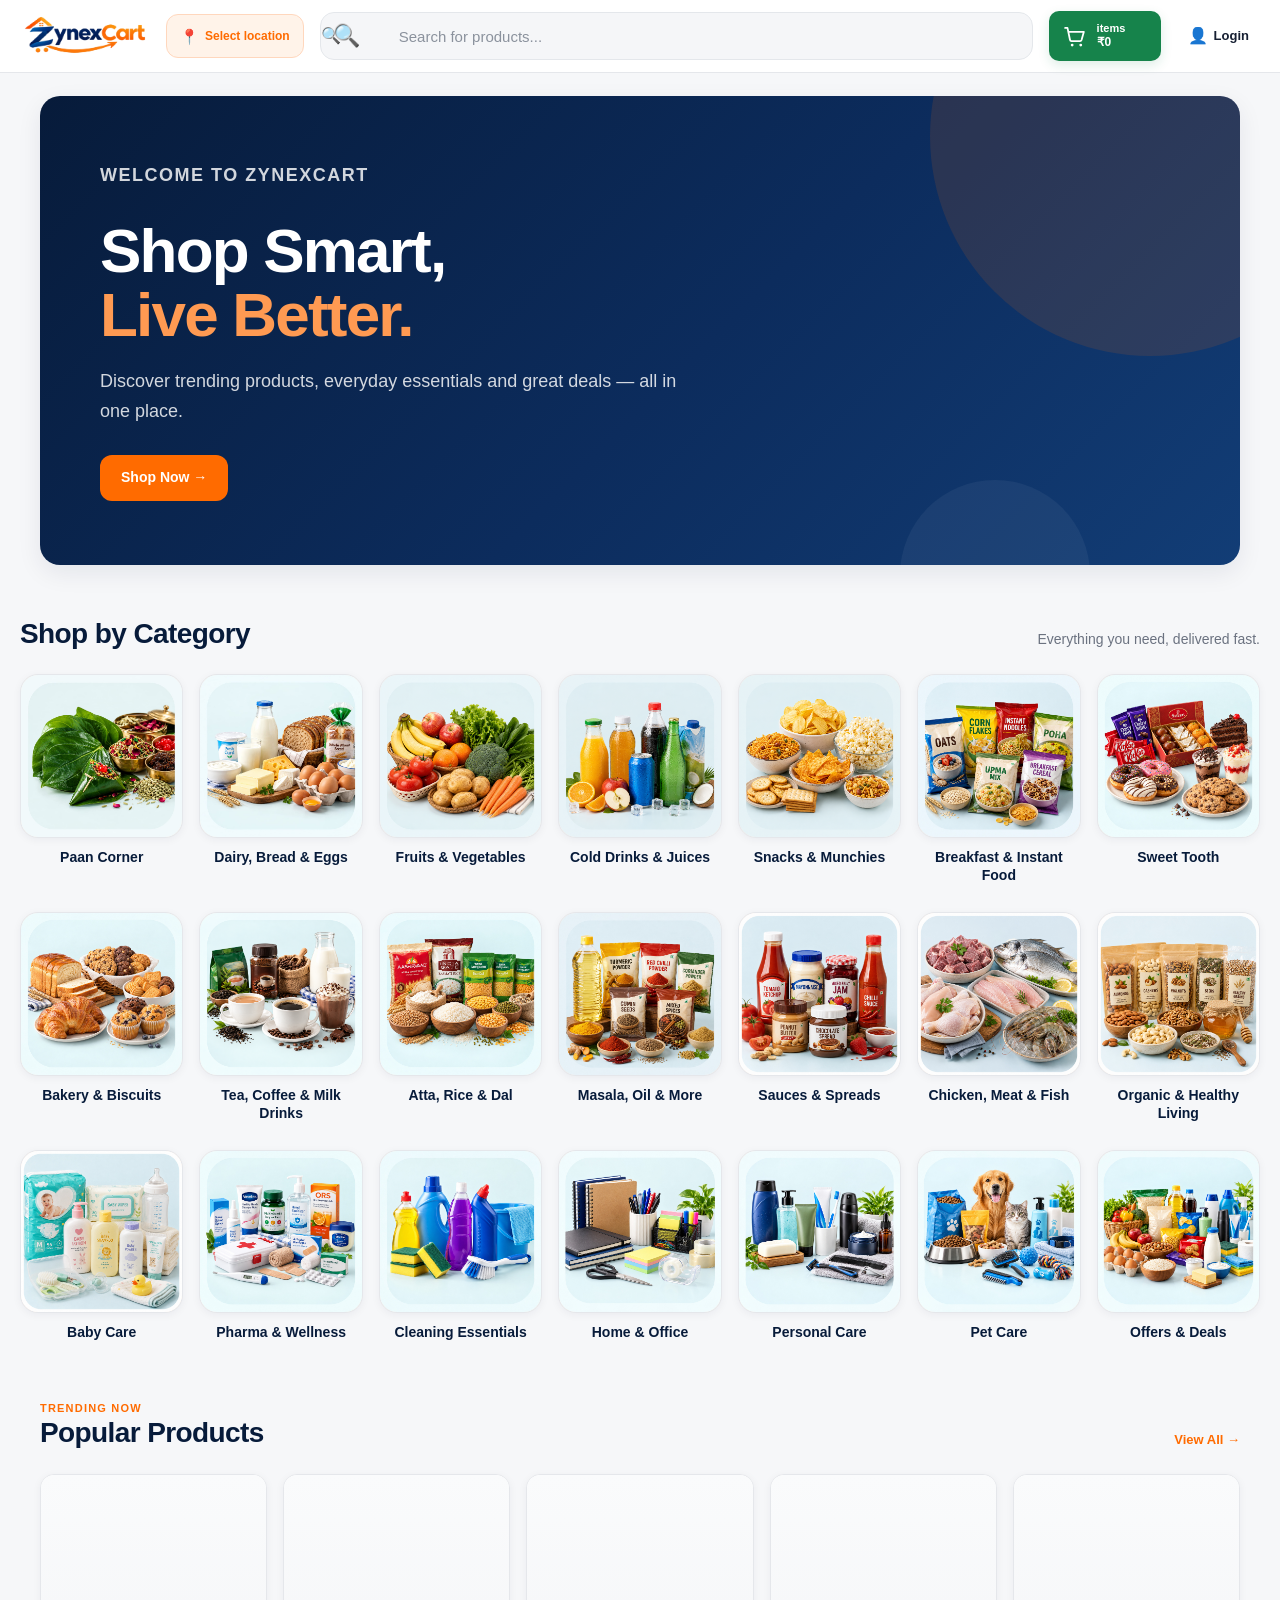
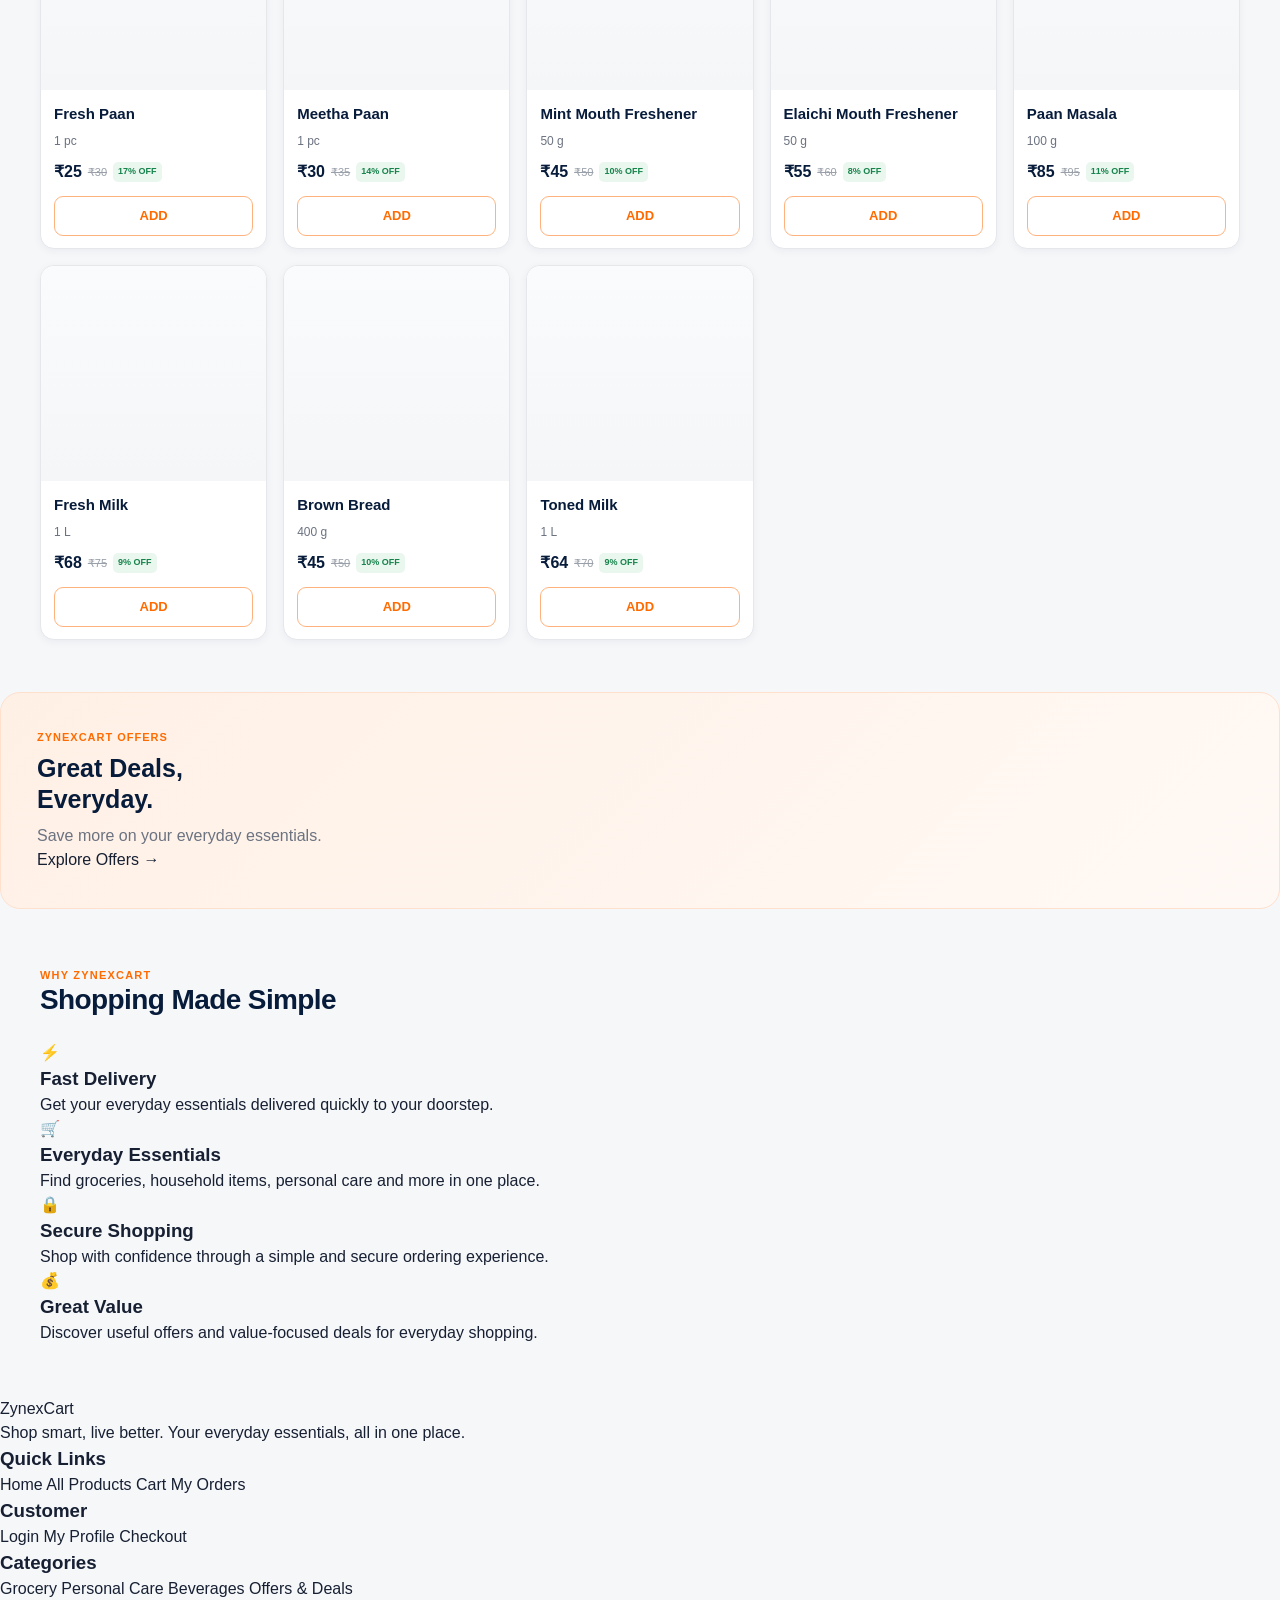
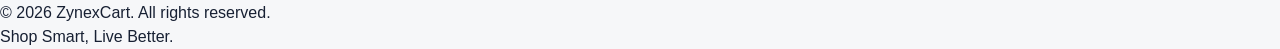
==== commit 02a11a48: "Refactor index.html structure and scripts" ====
--- a/index.html
+++ b/index.html
@@ -100,11 +100,15 @@
       if (
         window.__ZYNEXCART_INDEX_INITIALIZED__
       ) {
+
         return;
+
       }
+
 
       window.__ZYNEXCART_INDEX_INITIALIZED__ =
         true;
+
 
 
       /* =====================================================
@@ -117,7 +121,9 @@
       ) {
 
         const element =
-          document.getElementById(elementId);
+          document.getElementById(
+            elementId
+          );
 
 
         if (!element) {
@@ -177,6 +183,7 @@
       }
 
 
+
       /* =====================================================
          LOCATION MODAL INITIAL STATE
 
@@ -194,7 +201,9 @@
 
 
         if (!modal) {
+
           return;
+
         }
 
 
@@ -217,6 +226,7 @@
         );
 
       }
+
 
 
       /* =====================================================
@@ -297,6 +307,7 @@
       }
 
 
+
       /* =====================================================
          COMPONENT LIST
       ====================================================== */
@@ -341,9 +352,10 @@
       ];
 
 
+
       /* =====================================================
          JAVASCRIPT MODULES
-         
+
          Dependency order is preserved.
       ====================================================== */
 
@@ -409,6 +421,244 @@
       ];
 
 
+
+      /* =====================================================
+         HOME POPULAR PRODUCTS
+         MOBILE + CHROME DESKTOP SITE
+
+         IMPORTANT:
+         This function ONLY affects:
+         #featuredProducts
+
+         Normal mobile:
+         2 products per row.
+
+         Real mobile phone with Chrome
+         Desktop Site ON:
+         3 products per row.
+
+         Desktop / laptop:
+         unchanged.
+      ====================================================== */
+
+      function setupMobileDesktopSitePopularProducts() {
+
+        const featuredProducts =
+          document.getElementById(
+            "featuredProducts"
+          );
+
+
+        if (!featuredProducts) {
+
+          return;
+
+        }
+
+
+        /*
+         * Prevent duplicate listeners / observers
+         * if this function is ever called again.
+         */
+
+        if (
+          featuredProducts.dataset
+            .mobileDesktopSiteSetup === "true"
+        ) {
+
+          return;
+
+        }
+
+
+        featuredProducts.dataset
+          .mobileDesktopSiteSetup =
+          "true";
+
+
+
+        function updatePopularProductsLayout() {
+
+          /*
+           * -------------------------------------------------
+           * 1. Touch capability
+           * -------------------------------------------------
+           *
+           * A normal desktop/laptop should not pass
+           * this condition.
+           */
+
+          const isTouchDevice =
+            (
+              navigator.maxTouchPoints > 0 ||
+              "ontouchstart" in window
+            );
+
+
+          /*
+           * -------------------------------------------------
+           * 2. Physical screen check
+           * -------------------------------------------------
+           *
+           * Desktop Site ON can make window.innerWidth
+           * behave like a desktop viewport.
+           *
+           * screen.width is used to identify the
+           * small physical phone display.
+           */
+
+          const screenWidth =
+            window.screen
+              ? Math.min(
+                  window.screen.width || Infinity,
+                  window.screen.height || Infinity
+                )
+              : Infinity;
+
+
+          const isPhoneScreen =
+            screenWidth <= 650;
+
+
+          /*
+           * -------------------------------------------------
+           * 3. Desktop Site detection
+           * -------------------------------------------------
+           *
+           * When Desktop Site is OFF:
+           * viewport remains phone-sized.
+           *
+           * When Desktop Site is ON:
+           * Chrome normally exposes a much wider
+           * CSS viewport.
+           */
+
+          const viewportWidth =
+            window.innerWidth;
+
+
+          const isDesktopSite =
+            viewportWidth > 650;
+
+
+
+          /*
+           * -------------------------------------------------
+           * FINAL CONDITION
+           * -------------------------------------------------
+           *
+           * Only:
+           *
+           * Real touch phone
+           * +
+           * Small physical screen
+           * +
+           * Wide desktop-style viewport
+           *
+           * gets 3 columns.
+           */
+
+          const shouldUseThreeColumns =
+            isTouchDevice &&
+            isPhoneScreen &&
+            isDesktopSite;
+
+
+
+          if (
+            shouldUseThreeColumns
+          ) {
+
+            featuredProducts.style.setProperty(
+              "grid-template-columns",
+              "repeat(3, minmax(0, 1fr))",
+              "important"
+            );
+
+
+            featuredProducts.dataset
+              .mobileDesktopSiteColumns =
+              "3";
+
+
+          } else {
+
+            /*
+             * Remove ONLY the inline rule created
+             * by this function.
+             *
+             * Existing responsive.css controls
+             * normal mobile layout.
+             */
+
+            featuredProducts.style
+              .removeProperty(
+                "grid-template-columns"
+              );
+
+
+            delete featuredProducts.dataset
+              .mobileDesktopSiteColumns;
+
+          }
+
+        }
+
+
+
+        /*
+         * Initial layout check.
+         */
+
+        updatePopularProductsLayout();
+
+
+
+        /*
+         * Chrome Desktop Site / rotation /
+         * viewport changes.
+         */
+
+        window.addEventListener(
+          "resize",
+          updatePopularProductsLayout,
+          {
+            passive: true
+          }
+        );
+
+
+
+        /*
+         * Products are generated dynamically by
+         * products.js.
+         *
+         * Observe ONLY the featured products grid.
+         *
+         * No product/cart functionality is changed.
+         */
+
+        const observer =
+          new MutationObserver(
+            function () {
+
+              updatePopularProductsLayout();
+
+            }
+          );
+
+
+        observer.observe(
+          featuredProducts,
+          {
+            childList: true
+          }
+        );
+
+      }
+
+
+
       /* =====================================================
          MAIN INITIALIZATION
       ====================================================== */
@@ -507,6 +757,24 @@
           resetLocationModalState();
 
 
+
+          /*
+           * -------------------------------------------------
+           * STEP 5
+           * HOME POPULAR PRODUCTS SPECIAL LAYOUT
+           *
+           * Only real mobile phone + Chrome Desktop Site
+           * gets 3 products per row.
+           *
+           * Normal mobile remains controlled by
+           * responsive.css with 2 products per row.
+           * -------------------------------------------------
+           */
+
+          setupMobileDesktopSitePopularProducts();
+
+
+
           console.log(
             "ZynexCart: All components and modules loaded successfully."
           );
@@ -522,6 +790,7 @@
         }
 
       }
+
 
 
       /* =====================================================
--- a/css/categories.css
+++ b/css/categories.css
@@ -91,10 +91,30 @@
 
 
 /* =====================================================
+   CATEGORY SECTION
+   ===================================================== */
+
+.categories-section {
+  width: 100%;
+}
+
+.categories-container {
+  width: min(1400px, calc(100% - 40px));
+
+  margin-inline: auto;
+}
+
+
+/* =====================================================
    CATEGORY GRID
    ===================================================== */
 
-.category-grid {
+/*
+   Large desktop
+   21 categories = 7 × 3 rows
+*/
+
+.categories-grid {
   width: 100%;
 
   display: grid;
@@ -102,7 +122,9 @@
   grid-template-columns:
     repeat(7, minmax(0, 1fr));
 
-  gap: 20px 16px;
+  gap: 28px 16px;
+
+  align-items: start;
 }
 
 
@@ -112,6 +134,7 @@
 
 .category-card {
   width: 100%;
+
   min-width: 0;
 
   padding: 0;
@@ -132,7 +155,10 @@
 
   text-decoration: none;
 
-  transition: transform 0.2s ease;
+  color: inherit;
+
+  transition:
+    transform 0.2s ease;
 }
 
 .category-card:hover {
@@ -141,11 +167,12 @@
 
 
 /* =====================================================
-   CATEGORY IMAGE BOX
-   ===================================================== */
-
-.category-card .category-icon {
-  width: 100%;
+   CATEGORY IMAGE
+   ===================================================== */
+
+.category-image {
+  width: 100%;
+
   aspect-ratio: 1 / 1;
 
   margin-bottom: 10px;
@@ -165,9 +192,6 @@
   border: 1px solid var(--border);
 
   box-shadow: var(--shadow-sm);
-
-  font-size: 28px;
-  line-height: 1;
 
   transition:
     border-color 0.2s ease,
@@ -175,13 +199,13 @@
     transform 0.2s ease;
 }
 
-.category-card:hover .category-icon {
+.category-card:hover .category-image {
   border-color: #ffd0b2;
 
   box-shadow: var(--shadow);
 }
 
-.category-card .category-icon img {
+.category-image img {
   width: 100%;
   height: 100%;
 
@@ -208,6 +232,9 @@
   line-height: 1.3;
 
   text-align: center;
+
+  overflow-wrap: normal;
+  word-break: normal;
 }
 
 
@@ -218,3 +245,104 @@
 .category-card p {
   display: none;
 }
+
+
+/* =====================================================
+   LAPTOP
+   6 CATEGORIES PER ROW
+   ===================================================== */
+
+@media (max-width: 1200px) {
+
+  .categories-grid {
+    grid-template-columns:
+      repeat(6, minmax(0, 1fr));
+
+    gap: 26px 14px;
+  }
+
+}
+
+
+/* =====================================================
+   TABLET
+   4 CATEGORIES PER ROW
+   ===================================================== */
+
+@media (max-width: 900px) {
+
+  .categories-container {
+    width: min(100% - 32px, 760px);
+  }
+
+  .categories-grid {
+    grid-template-columns:
+      repeat(4, minmax(0, 1fr));
+
+    gap: 24px 12px;
+  }
+
+  .category-card h3 {
+    font-size: 13px;
+  }
+
+}
+
+
+/* =====================================================
+   MOBILE
+   3 CATEGORIES PER ROW
+   ===================================================== */
+
+@media (max-width: 600px) {
+
+  .categories-container {
+    width: calc(100% - 24px);
+  }
+
+  .categories-grid {
+    grid-template-columns:
+      repeat(3, minmax(0, 1fr));
+
+    gap: 20px 10px;
+  }
+
+  .category-image {
+    margin-bottom: 8px;
+
+    border-radius: 14px;
+  }
+
+  .category-card h3 {
+    font-size: 12px;
+
+    line-height: 1.25;
+  }
+
+}
+
+
+/* =====================================================
+   SMALL MOBILE
+   Keep 3 COLUMNS
+   ===================================================== */
+
+@media (max-width: 380px) {
+
+  .categories-container {
+    width: calc(100% - 20px);
+  }
+
+  .categories-grid {
+    gap: 18px 8px;
+  }
+
+  .category-image {
+    border-radius: 12px;
+  }
+
+  .category-card h3 {
+    font-size: 11px;
+  }
+
+}
--- a/css/home.css
+++ b/css/home.css
@@ -313,3 +313,19 @@
 
   border-color: var(--primary);
 }
+/* =====================================================
+   MOBILE PHONE + CHROME DESKTOP SITE ON
+   Popular Products → 3 products per row
+   ===================================================== */
+
+@media screen
+  and (pointer: coarse)
+  and (hover: none)
+  and (min-width: 651px)
+  and (max-width: 800px) {
+
+  #featuredProducts.product-grid {
+    grid-template-columns: repeat(3, minmax(0, 1fr)) !important;
+  }
+
+}
--- a/css/products.css
+++ b/css/products.css
@@ -1,31 +1,387 @@
-/* =====================================================
-   ZYNEXCART — PRODUCTS
-   ===================================================== */
-
-
-/* =====================================================
+/* =========================================
+   ZYNEXCART — PRODUCTS PAGE
+   Professional Quick-Commerce Category Layout
+
+   IMPORTANT:
+   - Header is untouched
+   - Home page is untouched
+   - Categories are untouched
+   - Product data is untouched
+   - Existing cart controls are untouched
+   - PC / Laptop / Tablet = 5 products
+   - Real mobile phone = 2 products
+   - Mobile Chrome Desktop Site ON = 2 products
+========================================= */
+
+
+/* =========================================
+   PAGE
+========================================= */
+
+.products-page {
+  width: 100%;
+
+  padding:
+    calc(
+      var(--zynexcart-header-height, 0px) + 54px
+    )
+    0
+    60px;
+}
+
+.products-container {
+  width: min(1400px, calc(100% - 40px));
+  margin-inline: auto;
+}
+
+
+/* =========================================
+   FIXED CATEGORY TITLE
+========================================= */
+
+.products-category-bar {
+  position: fixed;
+
+  top: var(--zynexcart-header-height, 0px);
+  left: 0;
+  right: 0;
+
+  z-index: 950;
+
+  width: 100%;
+  min-height: 54px;
+
+  display: flex;
+  align-items: center;
+
+  background: var(--white);
+
+  border-bottom: 1px solid var(--border);
+
+  box-shadow:
+    0 2px 8px rgba(7, 27, 58, 0.06);
+}
+
+.products-category-bar-inner {
+  width: min(1400px, calc(100% - 40px));
+
+  min-width: 0;
+
+  margin-inline: auto;
+
+  display: flex;
+  align-items: center;
+}
+
+.products-category-bar h1,
+.products-category-title,
+#productsPageTitle {
+  width: 100%;
+  min-width: 0;
+
+  margin: 0;
+
+  color: var(--navy);
+
+  font-size: 18px;
+  font-weight: 800;
+
+  line-height: 1.3;
+
+  white-space: nowrap;
+
+  overflow: hidden;
+  text-overflow: ellipsis;
+}
+
+
+/* =========================================
+   MAIN CONTENT
+========================================= */
+
+.products-content {
+  width: min(1400px, calc(100% - 40px));
+
+  margin-inline: auto;
+
+  padding-top: 22px;
+}
+
+
+/* =========================================
+   MAIN LAYOUT
+========================================= */
+
+.products-layout {
+  width: 100%;
+
+  display: grid;
+
+  grid-template-columns:
+    190px minmax(0, 1fr);
+
+  align-items: start;
+
+  gap: 22px;
+}
+
+
+/* =========================================
+   LEFT CATEGORY NAVIGATION
+========================================= */
+
+.products-sidebar {
+  width: 100%;
+  min-width: 0;
+}
+
+.products-sidebar-inner {
+  position: sticky;
+
+  top:
+    calc(
+      var(--zynexcart-header-height, 0px)
+      + 76px
+    );
+
+  max-height:
+    calc(
+      100vh
+      - var(--zynexcart-header-height, 0px)
+      - 90px
+    );
+
+  overflow: hidden;
+
+  background: var(--white);
+
+  border: 1px solid var(--border);
+
+  border-radius: 14px;
+
+  box-shadow: var(--shadow-sm);
+}
+
+
+/* =========================================
+   HIDE OLD SHOP HEADING
+========================================= */
+
+.sidebar-title {
+  display: none;
+}
+
+
+/* =========================================
+   CATEGORY LIST
+========================================= */
+
+.subcategory-nav {
+  width: 100%;
+
+  display: flex;
+  flex-direction: column;
+
+  padding: 8px;
+
+  overflow-y: auto;
+
+  scrollbar-width: thin;
+}
+
+
+/* =========================================
+   CATEGORY ITEM
+========================================= */
+
+.subcategory-item {
+  width: 100%;
+
+  min-height: 78px;
+
+  display: flex;
+
+  flex-direction: column;
+
+  align-items: center;
+  justify-content: center;
+
+  gap: 7px;
+
+  padding: 8px 6px;
+
+  color: #5f6875;
+
+  background: transparent;
+
+  border: 0;
+
+  border-radius: 11px;
+
+  font-size: 12px;
+
+  font-weight: 700;
+
+  line-height: 1.25;
+
+  text-align: center;
+
+  text-decoration: none;
+
+  cursor: pointer;
+
+  transition:
+    background 0.18s ease,
+    color 0.18s ease,
+    transform 0.18s ease;
+}
+
+.subcategory-item:hover {
+  color: var(--primary);
+
+  background: var(--primary-light);
+}
+
+.subcategory-item.active {
+  color: var(--primary);
+
+  background: var(--primary-light);
+
+  font-weight: 900;
+}
+
+
+/* =========================================
+   CATEGORY IMAGE
+========================================= */
+
+.subcategory-image {
+  width: 52px;
+  height: 52px;
+
+  flex: 0 0 52px;
+
+  display: flex;
+
+  align-items: center;
+  justify-content: center;
+
+  overflow: hidden;
+
+  border-radius: 12px;
+
+  background: #f7f8fa;
+
+  border: 1px solid #edf0f3;
+}
+
+.subcategory-image img {
+  width: 100%;
+  height: 100%;
+
+  display: block;
+
+  object-fit: contain;
+}
+
+
+/* =========================================
+   CATEGORY NAME
+========================================= */
+
+.subcategory-name {
+  width: 100%;
+
+  color: inherit;
+
+  font-size: 12px;
+
+  font-weight: inherit;
+
+  line-height: 1.25;
+
+  text-align: center;
+
+  overflow-wrap: normal;
+  word-break: normal;
+}
+
+
+/* =========================================
+   CATEGORY ARROW
+========================================= */
+
+.subcategory-arrow {
+  display: none;
+}
+
+
+/* =========================================
+   PRODUCTS MAIN
+========================================= */
+
+.products-main {
+  width: 100%;
+  min-width: 0;
+}
+
+
+/* =========================================
+   PRODUCT TOOLBAR
+========================================= */
+
+.products-toolbar,
+.products-toolbar-left,
+.products-toolbar h2,
+.products-toolbar-left span {
+  display: none;
+}
+
+
+/* =========================================
+   SEARCH RESULT
+========================================= */
+
+.search-result-info {
+  margin: 0 0 14px;
+
+  color: var(--muted);
+
+  font-size: 13px;
+
+  font-weight: 600;
+}
+
+
+/* =========================================
    PRODUCT GRID
-   ===================================================== */
+   PC / LAPTOP / TABLET = 5
+========================================= */
 
 .product-grid {
   width: 100%;
+  min-width: 0;
 
   display: grid;
 
   grid-template-columns:
-    repeat(4, minmax(0, 1fr));
-
-  gap: 18px;
-}
-
-
-/* =====================================================
+    repeat(5, minmax(0, 1fr));
+
+  gap: 16px;
+
+  margin: 0;
+  padding: 0;
+}
+
+
+/* =========================================
    PRODUCT CARD
-   ===================================================== */
+========================================= */
 
 .product-card {
   position: relative;
 
+  width: 100%;
   min-width: 0;
 
   display: flex;
@@ -37,18 +393,18 @@
 
   border: 1px solid var(--border);
 
-  border-radius: var(--radius-lg);
+  border-radius: 14px;
 
   box-shadow: var(--shadow-sm);
 
   transition:
-    transform 0.22s ease,
-    box-shadow 0.22s ease,
-    border-color 0.22s ease;
+    transform 0.2s ease,
+    box-shadow 0.2s ease,
+    border-color 0.2s ease;
 }
 
 .product-card:hover {
-  transform: translateY(-4px);
+  transform: translateY(-3px);
 
   border-color: #e0e3e8;
 
@@ -56,16 +412,18 @@
 }
 
 
-/* =====================================================
+/* =========================================
    PRODUCT IMAGE
-   ===================================================== */
+========================================= */
 
 .product-image {
   position: relative;
 
-  height: 230px;
+  width: 100%;
+  height: 215px;
 
   display: flex;
+
   align-items: center;
   justify-content: center;
 
@@ -77,13 +435,17 @@
       #fafbfc 0%,
       #f5f6f8 100%
     );
+
+  text-decoration: none;
 }
 
 .product-image img {
   width: 100%;
   height: 100%;
 
-  padding: 22px;
+  display: block;
+
+  padding: 18px;
 
   object-fit: contain;
 
@@ -95,44 +457,45 @@
 }
 
 
-/* =====================================================
+/* =========================================
+   PRODUCT CATEGORY LABEL
+========================================= */
+
+.product-category {
+  display: none !important;
+}
+
+
+/* =========================================
    PRODUCT INFO
-   ===================================================== */
+========================================= */
 
 .product-info {
   flex: 1;
-
-  padding: 16px 16px 12px;
-}
-
-.product-category {
-  display: inline-block;
-
-  margin-bottom: 6px;
-
-  color: #7b8492;
-
-  font-size: 10px;
-  font-weight: 900;
-
-  letter-spacing: 0.7px;
-
-  text-transform: uppercase;
+  min-width: 0;
+
+  display: flex;
+  flex-direction: column;
+
+  padding: 14px 13px 12px;
 }
 
 .product-info h3 {
   min-height: 21px;
 
-  margin-bottom: 4px;
+  margin: 0 0 7px;
 
   color: var(--navy);
 
-  font-size: 16px;
+  font-size: 15px;
+
+  font-weight: 800;
+
   line-height: 1.3;
 }
 
 .product-unit {
-  margin-bottom: 10px;
+  margin: 0 0 9px;
 
   color: var(--muted);
 
@@ -140,19 +503,20 @@
 }
 
 
-/* =====================================================
-   PRODUCT PRICE
-   ===================================================== */
+/* =========================================
+   PRICE
+========================================= */
 
 .product-price-row {
-  min-height: 28px;
+  min-height: 27px;
 
   display: flex;
+
   align-items: center;
 
   flex-wrap: wrap;
 
-  gap: 7px;
+  gap: 6px;
 
   margin-bottom: 10px;
 }
@@ -160,27 +524,21 @@
 .product-price {
   color: var(--navy);
 
-  font-size: 17px;
-  font-weight: 900;
-}
-
-.product-price strong {
-  color: var(--navy);
-
-  font-size: 17px;
+  font-size: 16px;
+
   font-weight: 900;
 }
 
 .product-mrp {
   color: #9aa0a9;
 
-  font-size: 12px;
+  font-size: 11px;
 
   text-decoration: line-through;
 }
 
 .product-discount {
-  padding: 3px 6px;
+  padding: 3px 5px;
 
   border-radius: 5px;
 
@@ -188,40 +546,50 @@
 
   color: var(--success);
 
-  font-size: 10px;
+  font-size: 9px;
+
   font-weight: 900;
 }
 
 
-/* =====================================================
+/* =========================================
    ADD BUTTON
-   ===================================================== */
+========================================= */
 
 .product-card .add-btn {
-  width: calc(100% - 24px);
-
-  min-height: 42px;
+  width: 100%;
+
+  min-height: 40px;
 
   display: flex;
+
   align-items: center;
   justify-content: center;
 
-  margin: 0 12px 12px;
-
-  padding: 0 12px;
-
-  border: 1.5px solid #ffb27d;
-
-  border-radius: 10px;
+  margin-top: auto;
+
+  padding: 0 10px;
+
+  border:
+    1.5px solid
+    #ffb27d;
+
+  border-radius: 9px;
 
   background: var(--white);
 
   color: var(--primary);
 
-  font-size: 14px;
+  font-size: 13px;
+
   font-weight: 900;
 
   cursor: pointer;
+
+  pointer-events: auto;
+
+  position: relative;
+  z-index: 2;
 
   transition:
     background 0.2s ease,
@@ -235,8 +603,6 @@
   background: var(--primary-light);
 
   border-color: var(--primary);
-
-  transform: translateY(-1px);
 }
 
 .product-card .add-btn:active {
@@ -244,16 +610,16 @@
 }
 
 
-/* =====================================================
-   ADDED / QUANTITY STATE
-   ===================================================== */
+/* =========================================
+   QUANTITY CONTROL
+========================================= */
 
 .product-card .add-btn.added {
   justify-content: space-between;
 
-  min-height: 42px;
-
-  padding: 4px 6px;
+  min-height: 40px;
+
+  padding: 3px 5px;
 
   background: var(--success);
 
@@ -261,63 +627,117 @@
 
   color: var(--white);
 
-  cursor: default;
-
   box-shadow:
-    0 4px 10px rgba(22, 131, 75, 0.16);
+    0 4px 10px
+    rgba(22, 131, 75, 0.16);
 }
 
 .product-card .add-btn.added:hover {
   background: var(--success-dark);
 
   border-color: var(--success-dark);
-
-  transform: none;
-}
-
-
-/* =====================================================
-   NO PRODUCTS — SEARCH EMPTY STATE
-   ===================================================== */
+}
+
+.product-card .qty-minus,
+.product-card .qty-plus {
+  width: 32px;
+  height: 32px;
+
+  flex: 0 0 32px;
+
+  display: flex;
+
+  align-items: center;
+  justify-content: center;
+
+  padding: 0;
+
+  border: 0;
+
+  border-radius: 7px;
+
+  background: transparent;
+
+  color: var(--white);
+
+  font-size: 20px;
+
+  font-weight: 700;
+
+  line-height: 1;
+
+  cursor: pointer;
+
+  pointer-events: auto;
+
+  position: relative;
+  z-index: 3;
+}
+
+.product-card .qty-minus:hover,
+.product-card .qty-plus:hover {
+  background:
+    rgba(255, 255, 255, 0.14);
+}
+
+.product-card .qty-number {
+  min-width: 28px;
+
+  text-align: center;
+
+  color: var(--white);
+
+  font-size: 14px;
+
+  font-weight: 900;
+
+  pointer-events: none;
+}
+
+
+/* =========================================
+   EMPTY STATE
+========================================= */
 
 .products-empty-state {
   width: 100%;
 
-  min-height: 150px;
+  min-height: 170px;
 
   display: flex;
+
   align-items: center;
   justify-content: center;
 
   gap: 14px;
 
-  margin-top: 32px;
-  margin-bottom: 40px;
-
-  padding: 26px 22px;
-
-  border: 1px solid #e5e8ec;
+  margin-top: 24px;
+
+  padding: 28px 22px;
+
+  box-sizing: border-box;
+
+  border: 1px solid var(--border);
 
   border-radius: 16px;
 
   background: var(--white);
 
   box-shadow: var(--shadow-sm);
-
-  box-sizing: border-box;
 }
 
 .products-empty-icon {
-  width: 48px;
-  height: 48px;
-
-  flex: 0 0 48px;
+  width: 50px;
+  height: 50px;
+
+  flex: 0 0 50px;
 
   display: flex;
+
   align-items: center;
   justify-content: center;
 
-  border-radius: 12px;
+  border-radius: 13px;
 
   background: var(--primary-light);
 
@@ -328,22 +748,16 @@
 
 .products-empty-content {
   min-width: 0;
-
-  display: flex;
-  flex-direction: column;
-
-  gap: 5px;
 }
 
 .products-empty-content h2 {
-  margin: 0;
+  margin: 0 0 5px;
 
   color: var(--navy);
 
   font-size: 18px;
+
   font-weight: 900;
-
-  line-height: 1.3;
 }
 
 .products-empty-content p {
@@ -352,46 +766,1007 @@
   color: var(--muted);
 
   font-size: 13px;
-  font-weight: 500;
 
   line-height: 1.45;
 }
 
 
-/* =====================================================
-   MOBILE — NO PRODUCTS
-   ===================================================== */
-
-@media screen and (max-width: 768px) {
-
-  .products-empty-state {
-    min-height: 132px;
-
-    margin-top: 28px;
-    margin-bottom: 32px;
-
-    padding: 22px 16px;
+/* =========================================
+   TABLET / SMALL LAPTOP
+   EXACTLY 5 PRODUCTS
+========================================= */
+
+@media screen and (max-width: 1100px) {
+
+  .products-layout {
+    grid-template-columns:
+      165px minmax(0, 1fr);
+
+    gap: 18px;
+  }
+
+  .product-grid {
+    grid-template-columns:
+      repeat(5, minmax(0, 1fr));
 
     gap: 12px;
-
-    border-radius: 15px;
-  }
-
-  .products-empty-icon {
-    width: 44px;
-    height: 44px;
-
-    flex: 0 0 44px;
-
-    font-size: 20px;
-  }
-
-  .products-empty-content h2 {
+  }
+
+  .product-image {
+    height: 190px;
+  }
+
+  .product-info {
+    padding: 12px 10px 10px;
+  }
+
+  .product-info h3 {
+    font-size: 14px;
+  }
+
+  .product-price {
+    font-size: 15px;
+  }
+}
+
+
+/* =========================================
+   SMALL TABLET
+   EXACTLY 5 PRODUCTS
+========================================= */
+
+@media screen and (max-width: 850px) {
+
+  .products-layout {
+    grid-template-columns:
+      150px minmax(0, 1fr);
+
+    gap: 15px;
+  }
+
+  .product-grid {
+    grid-template-columns:
+      repeat(5, minmax(0, 1fr));
+
+    gap: 10px;
+  }
+
+  .product-image {
+    height: 170px;
+  }
+
+  .product-info {
+    padding: 10px 8px 9px;
+  }
+
+  .product-info h3 {
+    font-size: 13px;
+  }
+
+  .product-unit {
+    font-size: 11px;
+  }
+
+  .product-price {
+    font-size: 14px;
+  }
+
+  .product-mrp {
+    font-size: 9px;
+  }
+
+  .product-discount {
+    font-size: 8px;
+    padding: 2px 4px;
+  }
+
+  .product-card .add-btn {
+    min-height: 36px;
+    font-size: 11px;
+  }
+
+  .subcategory-item {
+    min-height: 74px;
+  }
+
+  .subcategory-image {
+    width: 48px;
+    height: 48px;
+    flex-basis: 48px;
+  }
+}
+
+
+/* =========================================
+   MOBILE
+   EXACTLY 2 PRODUCTS
+========================================= */
+
+@media screen and (max-width: 650px) {
+
+  .products-page {
+    width: 100%;
+
+    padding:
+      calc(
+        var(--zynexcart-header-height, 0px) + 54px
+      )
+      0
+      40px;
+  }
+
+  .products-container {
+    width: 100%;
+  }
+
+
+  /* CATEGORY TITLE */
+
+  .products-category-bar {
+    position: fixed;
+
+    top:
+      var(--zynexcart-header-height, 0px);
+
+    left: 0;
+    right: 0;
+
+    width: 100%;
+
+    min-height: 54px;
+
+    z-index: 950;
+  }
+
+  .products-category-bar-inner {
+    width: calc(100% - 24px);
+
+    min-width: 0;
+
+    margin-inline: auto;
+  }
+
+  .products-category-bar h1,
+  .products-category-title,
+  #productsPageTitle {
+    width: 100%;
+
     font-size: 17px;
-  }
-
-  .products-empty-content p {
+
+    font-weight: 800;
+
+    line-height: 1.25;
+
+    text-align: left;
+  }
+
+
+  /* CONTENT */
+
+  .products-content {
+    width: calc(100% - 24px);
+
+    margin-inline: auto;
+
+    padding-top: 14px;
+  }
+
+
+  /* LEFT CATEGORY + RIGHT PRODUCTS */
+
+  .products-layout {
+    width: 100%;
+
+    display: grid;
+
+    grid-template-columns:
+      86px minmax(0, 1fr);
+
+    gap: 12px;
+
+    align-items: start;
+  }
+
+
+  /* LEFT CATEGORY */
+
+  .products-sidebar {
+    width: 100%;
+    min-width: 0;
+  }
+
+  .products-sidebar-inner {
+    position: sticky;
+
+    top:
+      calc(
+        var(--zynexcart-header-height, 0px)
+        + 66px
+      );
+
+    max-height:
+      calc(
+        100vh
+        - var(--zynexcart-header-height, 0px)
+        - 80px
+      );
+
+    overflow: hidden;
+
+    border: 0;
+    border-radius: 0;
+
+    background: transparent;
+
+    box-shadow: none;
+  }
+
+  .subcategory-nav {
+    width: 100%;
+
+    display: flex;
+
+    flex-direction: column;
+
+    gap: 8px;
+
+    padding: 0;
+
+    max-height:
+      calc(
+        100vh
+        - var(--zynexcart-header-height, 0px)
+        - 80px
+      );
+
+    overflow-y: auto;
+
+    scrollbar-width: none;
+  }
+
+  .subcategory-nav::-webkit-scrollbar {
+    display: none;
+  }
+
+  .subcategory-item {
+    width: 100%;
+
+    min-height: 78px;
+
+    flex: 0 0 auto;
+
+    gap: 5px;
+
+    padding: 4px 2px;
+
+    border: 0;
+
+    border-radius: 10px;
+
+    background: transparent;
+
+    font-size: 10px;
+  }
+
+  .subcategory-item.active {
+    background: transparent;
+
+    color: var(--primary);
+  }
+
+  .subcategory-item.active .subcategory-image {
+    border-color: var(--primary);
+
+    box-shadow:
+      0 0 0 2px
+      var(--primary-light);
+  }
+
+  .subcategory-image {
+    width: 54px;
+    height: 54px;
+
+    flex-basis: 54px;
+
+    border-radius: 11px;
+
+    background: #f7f8fa;
+  }
+
+  .subcategory-name {
+    font-size: 10px;
+
+    line-height: 1.2;
+
+    text-align: center;
+
+    overflow-wrap: normal;
+    word-break: normal;
+  }
+
+
+  /* RIGHT PRODUCT AREA */
+
+  .products-main {
+    width: 100%;
+    min-width: 0;
+
+    margin: 0;
+    padding: 0;
+  }
+
+
+  /* EXACTLY 2 PRODUCTS */
+
+  .product-grid {
+    width: 100%;
+    min-width: 0;
+
+    display: grid;
+
+    grid-template-columns:
+      repeat(2, minmax(0, 1fr));
+
+    gap: 10px;
+
+    margin: 0;
+    padding: 0;
+  }
+
+
+  /* PRODUCT CARD */
+
+  .product-card {
+    width: 100%;
+    min-width: 0;
+
+    border-radius: 14px;
+  }
+
+
+  /*
+   * SQUARE IMAGE
+   * Automatically follows card width
+   */
+
+  .product-image {
+    width: 100%;
+
+    height: auto;
+
+    aspect-ratio: 1 / 1;
+  }
+
+  .product-image img {
+    width: 100%;
+    height: 100%;
+
+    padding: 10px;
+
+    object-fit: contain;
+  }
+
+
+  /* PRODUCT INFO */
+
+  .product-info {
+    width: 100%;
+    min-width: 0;
+
+    padding: 11px 9px 9px;
+
+    box-sizing: border-box;
+  }
+
+
+  /* HIDE CATEGORY */
+
+  .product-category {
+    display: none !important;
+  }
+
+
+  /* PRODUCT NAME */
+
+  .product-info h3 {
+    min-height: 0;
+
+    margin: 0 0 8px;
+
+    font-size: 13px;
+
+    font-weight: 800;
+
+    line-height: 1.3;
+  }
+
+  .product-unit {
+    margin: 0 0 8px;
+
+    font-size: 10px;
+  }
+
+
+  /* PRICE */
+
+  .product-price-row {
+    min-height: 24px;
+
+    gap: 4px;
+
+    margin-bottom: 8px;
+  }
+
+  .product-price {
+    font-size: 14px;
+  }
+
+  .product-mrp {
+    font-size: 9px;
+  }
+
+  .product-discount {
+    padding: 2px 4px;
+
+    font-size: 7px;
+  }
+
+
+  /* ADD BUTTON */
+
+  .product-card .add-btn {
+    width: 100%;
+
+    min-height: 36px;
+
+    padding: 0 8px;
+
+    border-radius: 9px;
+
+    font-size: 11px;
+
+    pointer-events: auto;
+  }
+
+  .product-card .add-btn.added {
+    min-height: 36px;
+
+    padding: 3px 4px;
+  }
+
+  .product-card .qty-minus,
+  .product-card .qty-plus {
+    width: 28px;
+    height: 28px;
+
+    flex: 0 0 28px;
+
+    font-size: 17px;
+
+    pointer-events: auto;
+  }
+
+  .product-card .qty-number {
+    min-width: 23px;
+
     font-size: 12px;
   }
-
-}
+}
+
+
+/* =========================================
+   VERY SMALL MOBILE
+   EXACTLY 2 PRODUCTS
+========================================= */
+
+@media screen and (max-width: 380px) {
+
+  .products-page {
+    padding:
+      calc(
+        var(--zynexcart-header-height, 0px) + 54px
+      )
+      0
+      40px;
+  }
+
+  .products-content {
+    width: calc(100% - 18px);
+
+    margin-inline: auto;
+  }
+
+  .products-layout {
+    grid-template-columns:
+      72px minmax(0, 1fr);
+
+    gap: 9px;
+  }
+
+  .subcategory-item {
+    min-height: 72px;
+  }
+
+  .subcategory-image {
+    width: 49px;
+    height: 49px;
+
+    flex-basis: 49px;
+  }
+
+  .subcategory-name {
+    font-size: 9px;
+  }
+
+
+  /* RIGHT = EXACTLY 2 */
+
+  .product-grid {
+    grid-template-columns:
+      repeat(2, minmax(0, 1fr));
+
+    gap: 8px;
+  }
+
+  .product-image {
+    width: 100%;
+
+    height: auto;
+
+    aspect-ratio: 1 / 1;
+  }
+
+  .product-info {
+    padding: 9px 7px 8px;
+  }
+
+  .product-info h3 {
+    font-size: 11px;
+  }
+
+  .product-unit {
+    font-size: 9px;
+  }
+
+  .product-price {
+    font-size: 13px;
+  }
+
+  .product-card .add-btn {
+    min-height: 34px;
+
+    font-size: 10px;
+  }
+
+  .product-card .qty-minus,
+  .product-card .qty-plus {
+    width: 26px;
+    height: 26px;
+
+    flex-basis: 26px;
+
+    font-size: 16px;
+  }
+
+  .product-card .qty-number {
+    min-width: 21px;
+
+    font-size: 11px;
+  }
+}
+
+
+/* =========================================
+   REAL PHONE DEVICE OVERRIDE
+   =========================================
+
+   THIS IS THE IMPORTANT FIX.
+
+   Chrome Mobile "Desktop site ON" can report
+   a large CSS viewport, so max-width: 650px
+   may not activate.
+
+   These rules target the actual small
+   touch device instead.
+
+   PC / Laptop / Tablet:
+   NOT affected.
+
+   Real Phone:
+   ALWAYS 2 PRODUCTS.
+========================================= */
+
+@media screen
+  and (pointer: coarse)
+  and (hover: none)
+  and (max-device-width: 650px) {
+
+  /* PAGE */
+
+  .products-page {
+    width: 100%;
+
+    padding:
+      calc(
+        var(--zynexcart-header-height, 0px) + 54px
+      )
+      0
+      40px;
+  }
+
+  .products-container {
+    width: 100%;
+  }
+
+
+  /* CONTENT */
+
+  .products-content {
+    width: calc(100% - 24px);
+
+    margin-inline: auto;
+
+    padding-top: 14px;
+  }
+
+
+  /* =======================================
+     MOBILE STRUCTURE
+     LEFT CATEGORY
+     RIGHT PRODUCTS
+  ======================================= */
+
+  .products-layout {
+    width: 100%;
+
+    display: grid;
+
+    grid-template-columns:
+      86px minmax(0, 1fr);
+
+    gap: 12px;
+
+    align-items: start;
+  }
+
+
+  /* =======================================
+     LEFT CATEGORY
+  ======================================= */
+
+  .products-sidebar {
+    width: 100%;
+    min-width: 0;
+  }
+
+  .products-sidebar-inner {
+    position: sticky;
+
+    top:
+      calc(
+        var(--zynexcart-header-height, 0px)
+        + 66px
+      );
+
+    max-height:
+      calc(
+        100vh
+        - var(--zynexcart-header-height, 0px)
+        - 80px
+      );
+
+    overflow: hidden;
+
+    border: 0;
+
+    border-radius: 0;
+
+    background: transparent;
+
+    box-shadow: none;
+  }
+
+  .subcategory-nav {
+    width: 100%;
+
+    display: flex;
+
+    flex-direction: column;
+
+    gap: 8px;
+
+    padding: 0;
+
+    max-height:
+      calc(
+        100vh
+        - var(--zynexcart-header-height, 0px)
+        - 80px
+      );
+
+    overflow-y: auto;
+
+    scrollbar-width: none;
+  }
+
+  .subcategory-nav::-webkit-scrollbar {
+    display: none;
+  }
+
+
+  /* =======================================
+     RIGHT PRODUCT AREA
+  ======================================= */
+
+  .products-main {
+    width: 100%;
+    min-width: 0;
+
+    margin: 0;
+    padding: 0;
+  }
+
+
+  /* =======================================
+     CRITICAL:
+     PHONE = ALWAYS EXACTLY 2 PRODUCTS
+  ======================================= */
+
+  .product-grid {
+    width: 100%;
+    min-width: 0;
+
+    display: grid !important;
+
+    grid-template-columns:
+      repeat(2, minmax(0, 1fr)) !important;
+
+    gap: 10px;
+
+    margin: 0;
+    padding: 0;
+  }
+
+
+  /* =======================================
+     PRODUCT CARD
+  ======================================= */
+
+  .product-card {
+    width: 100%;
+    min-width: 0;
+
+    border-radius: 14px;
+  }
+
+
+  /* =======================================
+     PRODUCT IMAGE
+     SQUARE + RESPONSIVE
+  ======================================= */
+
+  .product-image {
+    width: 100%;
+
+    height: auto !important;
+
+    aspect-ratio: 1 / 1;
+
+    overflow: hidden;
+  }
+
+  .product-image img {
+    width: 100%;
+    height: 100%;
+
+    padding: 10px;
+
+    object-fit: contain;
+  }
+
+
+  /* =======================================
+     PRODUCT INFO
+  ======================================= */
+
+  .product-info {
+    width: 100%;
+    min-width: 0;
+
+    padding: 11px 9px 9px;
+
+    box-sizing: border-box;
+  }
+
+
+  /* CATEGORY HIDDEN */
+
+  .product-category {
+    display: none !important;
+  }
+
+
+  /* NAME */
+
+  .product-info h3 {
+    min-height: 0;
+
+    margin: 0 0 8px;
+
+    font-size: 13px;
+
+    font-weight: 800;
+
+    line-height: 1.3;
+  }
+
+  .product-unit {
+    margin: 0 0 8px;
+
+    font-size: 10px;
+  }
+
+
+  /* PRICE */
+
+  .product-price-row {
+    min-height: 24px;
+
+    gap: 4px;
+
+    margin-bottom: 8px;
+  }
+
+  .product-price {
+    font-size: 14px;
+  }
+
+  .product-mrp {
+    font-size: 9px;
+  }
+
+  .product-discount {
+    padding: 2px 4px;
+
+    font-size: 7px;
+  }
+
+
+  /* ADD */
+
+  .product-card .add-btn {
+    width: 100%;
+
+    min-height: 36px;
+
+    padding: 0 8px;
+
+    border-radius: 9px;
+
+    font-size: 11px;
+
+    pointer-events: auto;
+  }
+
+  .product-card .add-btn.added {
+    min-height: 36px;
+
+    padding: 3px 4px;
+  }
+
+
+  /* QUANTITY */
+
+  .product-card .qty-minus,
+  .product-card .qty-plus {
+    width: 28px;
+    height: 28px;
+
+    flex: 0 0 28px;
+
+    font-size: 17px;
+
+    pointer-events: auto;
+  }
+
+  .product-card .qty-number {
+    min-width: 23px;
+
+    font-size: 12px;
+  }
+}
+
+
+/* =========================================
+   VERY SMALL REAL PHONE
+   DESKTOP SITE ON/OFF
+   STILL EXACTLY 2 PRODUCTS
+========================================= */
+
+@media screen
+  and (pointer: coarse)
+  and (hover: none)
+  and (max-device-width: 380px) {
+
+  .products-content {
+    width: calc(100% - 18px);
+  }
+
+  .products-layout {
+    grid-template-columns:
+      72px minmax(0, 1fr);
+
+    gap: 9px;
+  }
+
+  .subcategory-item {
+    min-height: 72px;
+  }
+
+  .subcategory-image {
+    width: 49px;
+    height: 49px;
+
+    flex-basis: 49px;
+  }
+
+  .subcategory-name {
+    font-size: 9px;
+  }
+
+
+  /* EXACTLY 2 PRODUCTS */
+
+  .product-grid {
+    grid-template-columns:
+      repeat(2, minmax(0, 1fr)) !important;
+
+    gap: 8px;
+  }
+
+  .product-image {
+    width: 100%;
+
+    height: auto !important;
+
+    aspect-ratio: 1 / 1;
+  }
+
+  .product-info {
+    padding: 9px 7px 8px;
+  }
+
+  .product-info h3 {
+    font-size: 11px;
+  }
+
+  .product-unit {
+    font-size: 9px;
+  }
+
+  .product-price {
+    font-size: 13px;
+  }
+
+  .product-card .add-btn {
+    min-height: 34px;
+
+    font-size: 10px;
+  }
+
+  .product-card .qty-minus,
+  .product-card .qty-plus {
+    width: 26px;
+    height: 26px;
+
+    flex-basis: 26px;
+
+    font-size: 16px;
+  }
+
+  .product-card .qty-number {
+    min-width: 21px;
+
+    font-size: 11px;
+  }
+}
--- a/css/responsive.css
+++ b/css/responsive.css
@@ -934,3 +934,20 @@
   }
 
 }
+/* =====================================================
+   MOBILE PHONE + CHROME DESKTOP SITE ON
+   HOME POPULAR PRODUCTS ONLY
+   ===================================================== */
+
+@media screen
+  and (pointer: coarse)
+  and (hover: none)
+  and (min-width: 651px)
+  and (max-width: 800px) {
+
+  #featuredProducts.product-grid {
+    grid-template-columns:
+      repeat(3, minmax(0, 1fr)) !important;
+  }
+
+}
